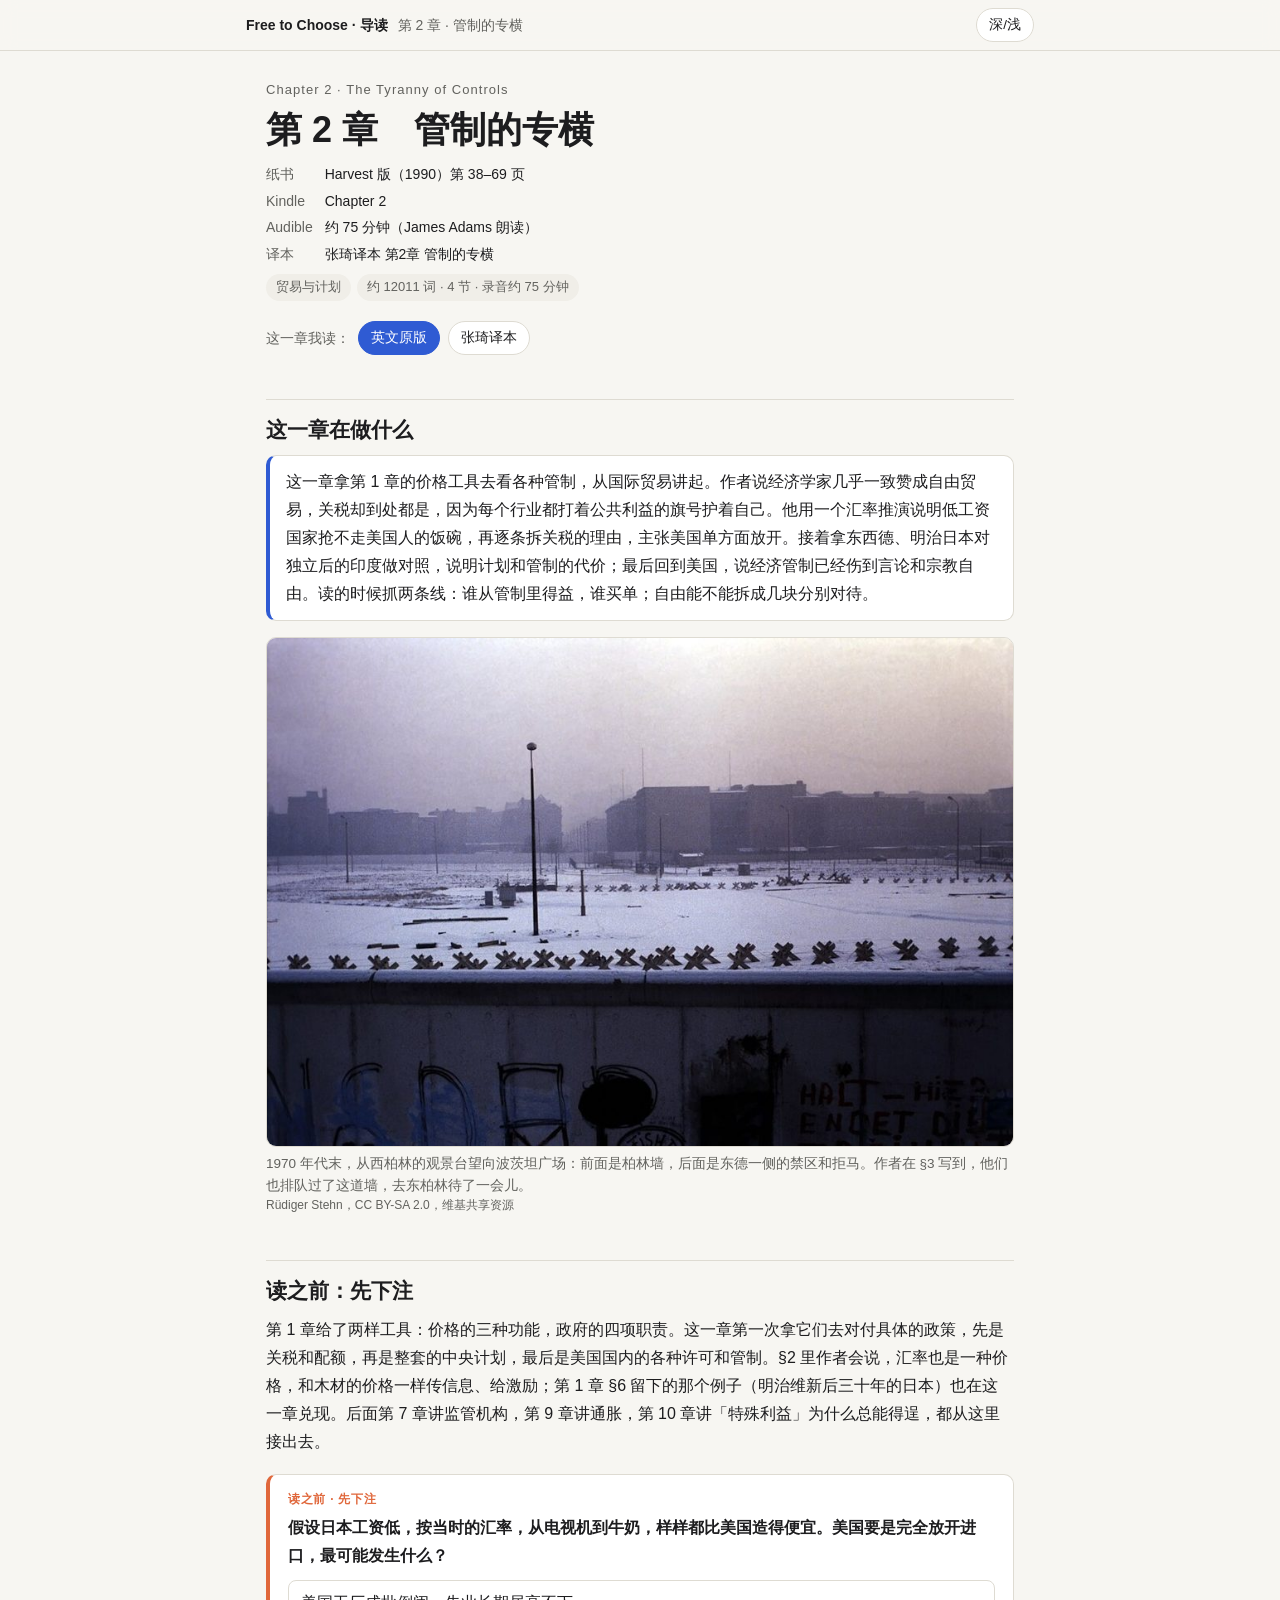
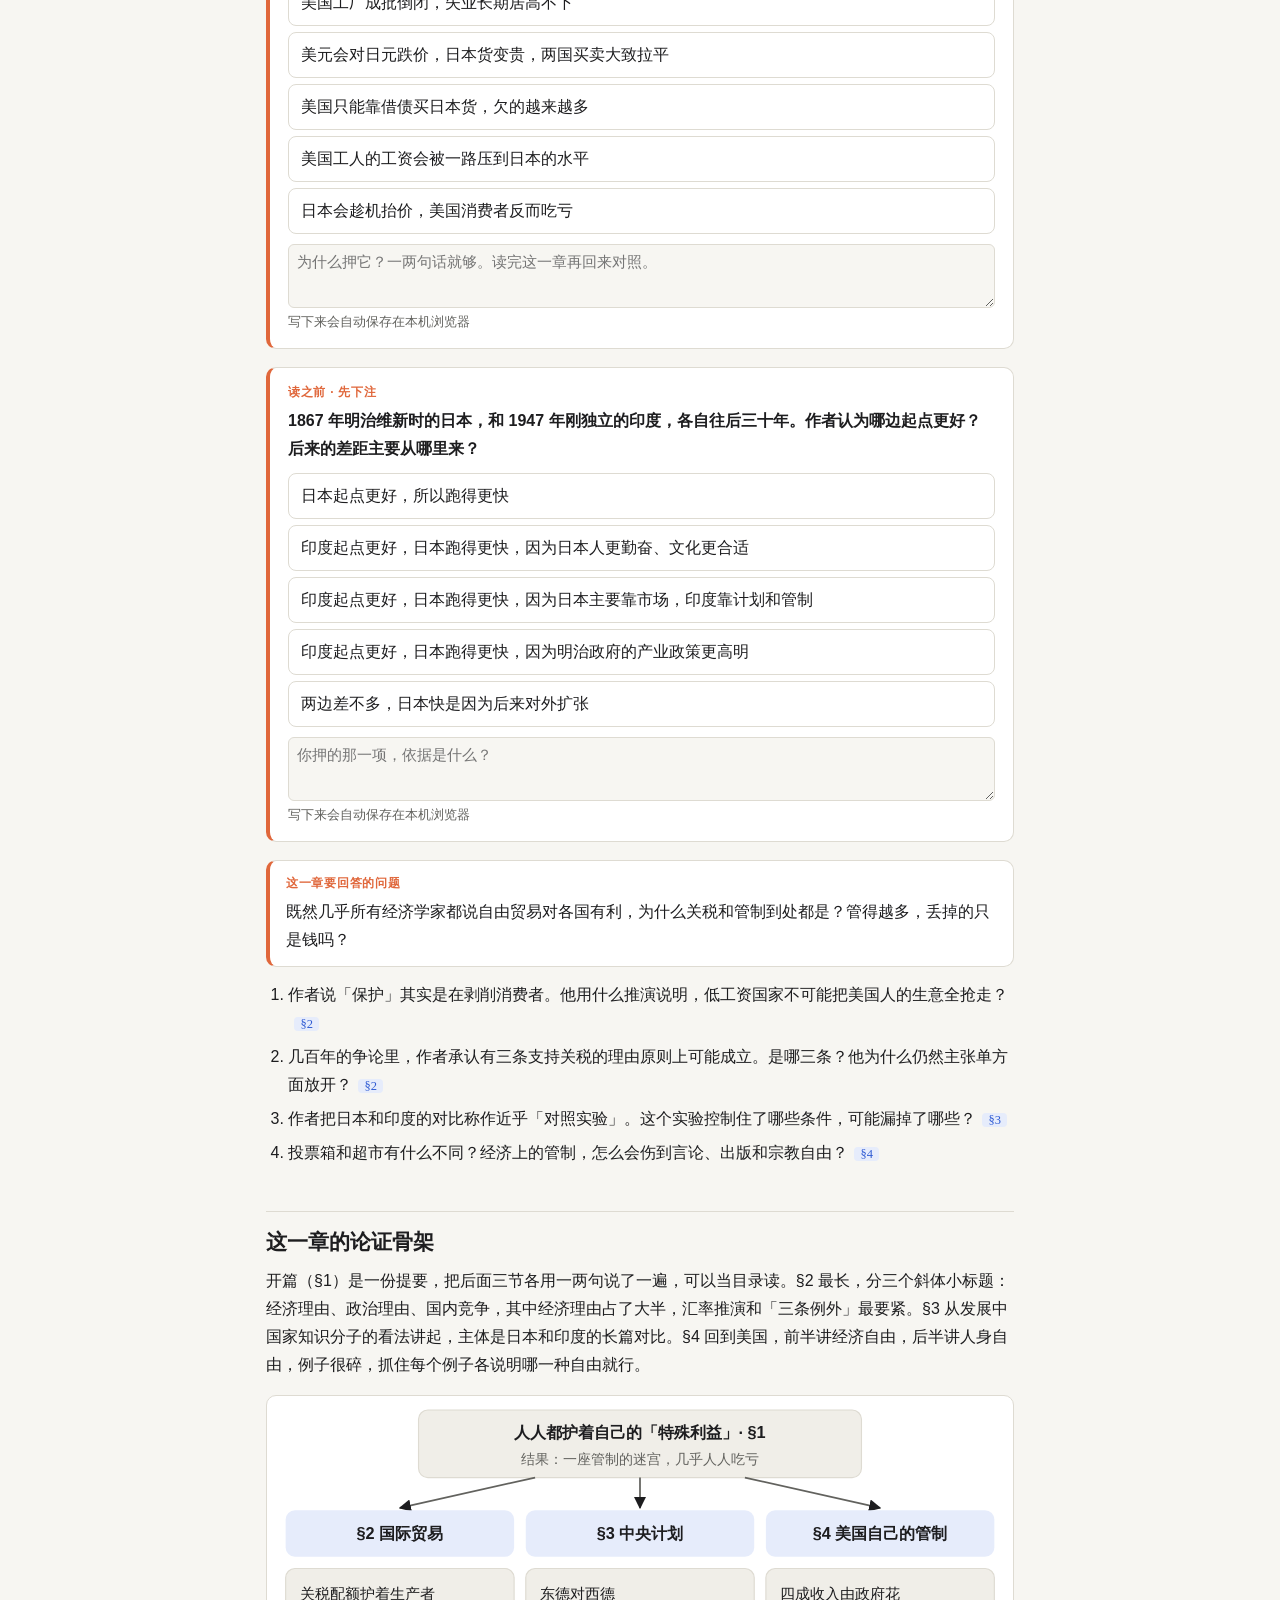
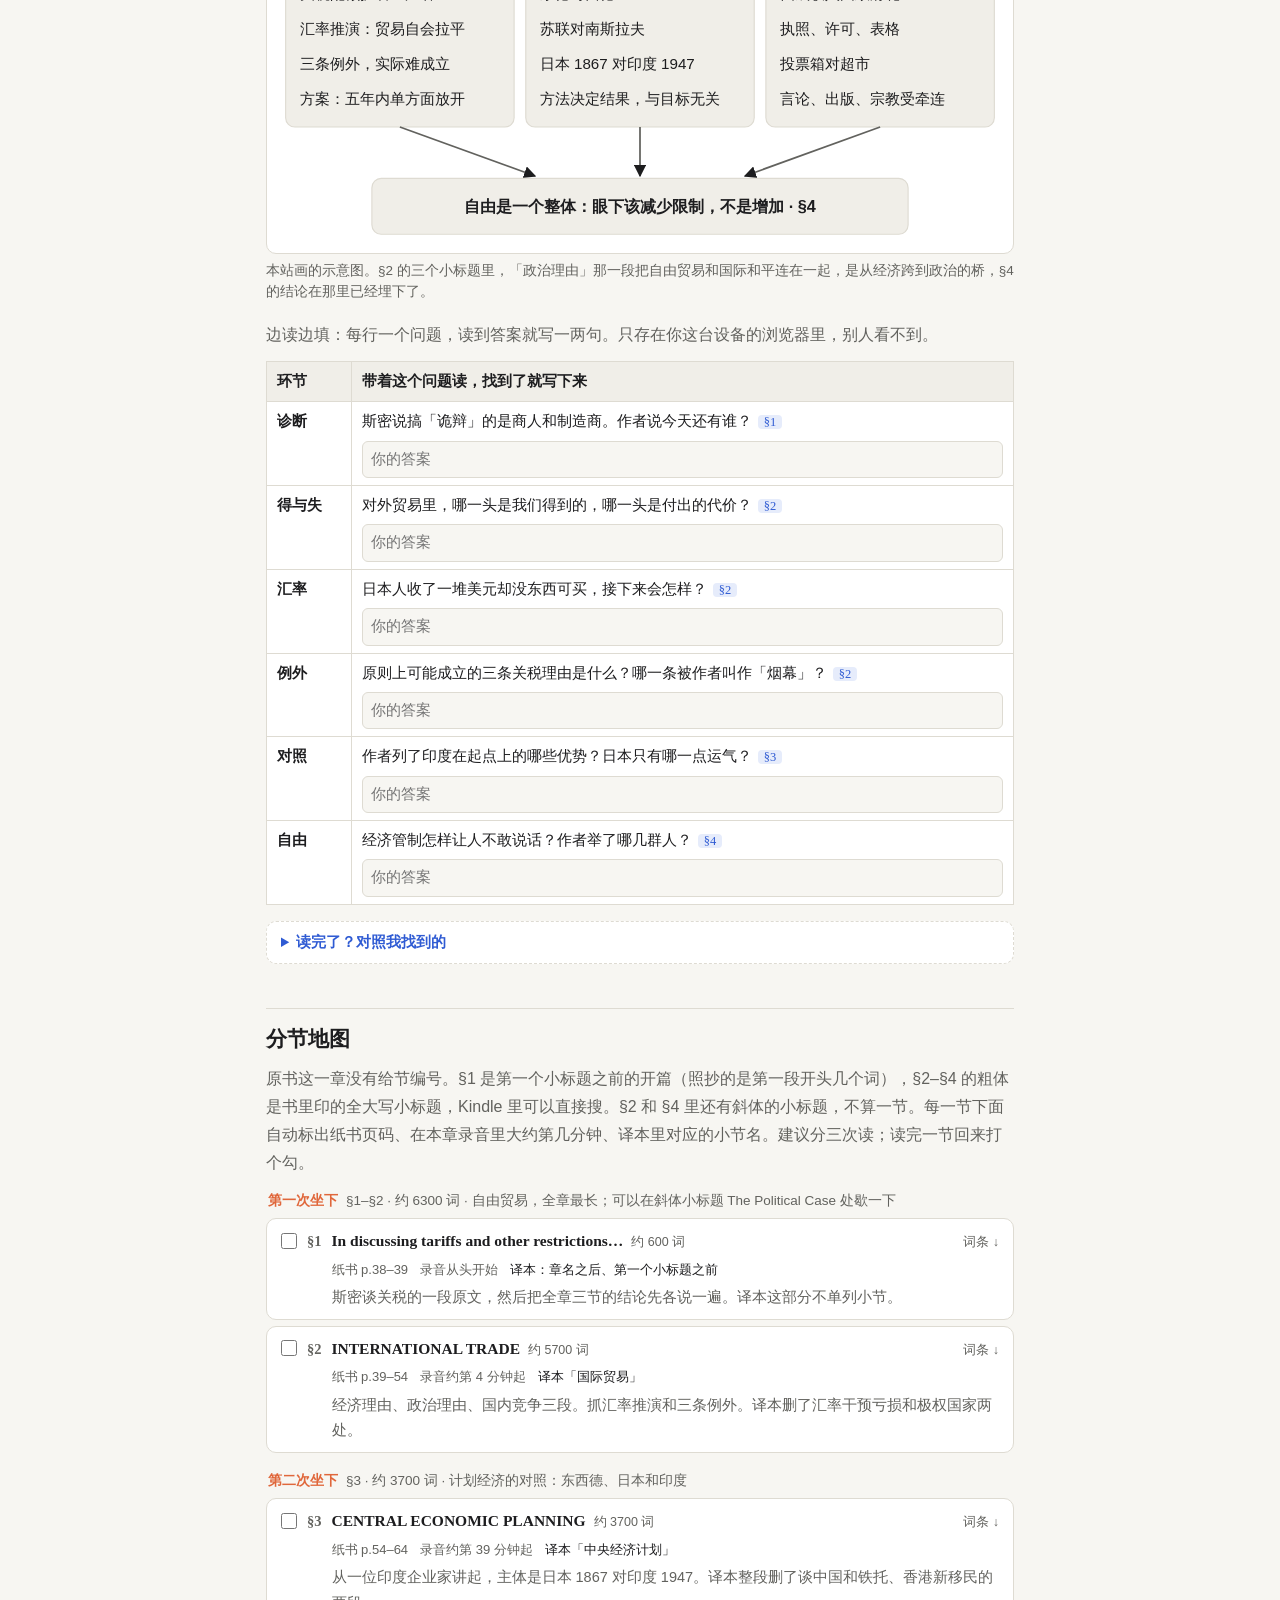
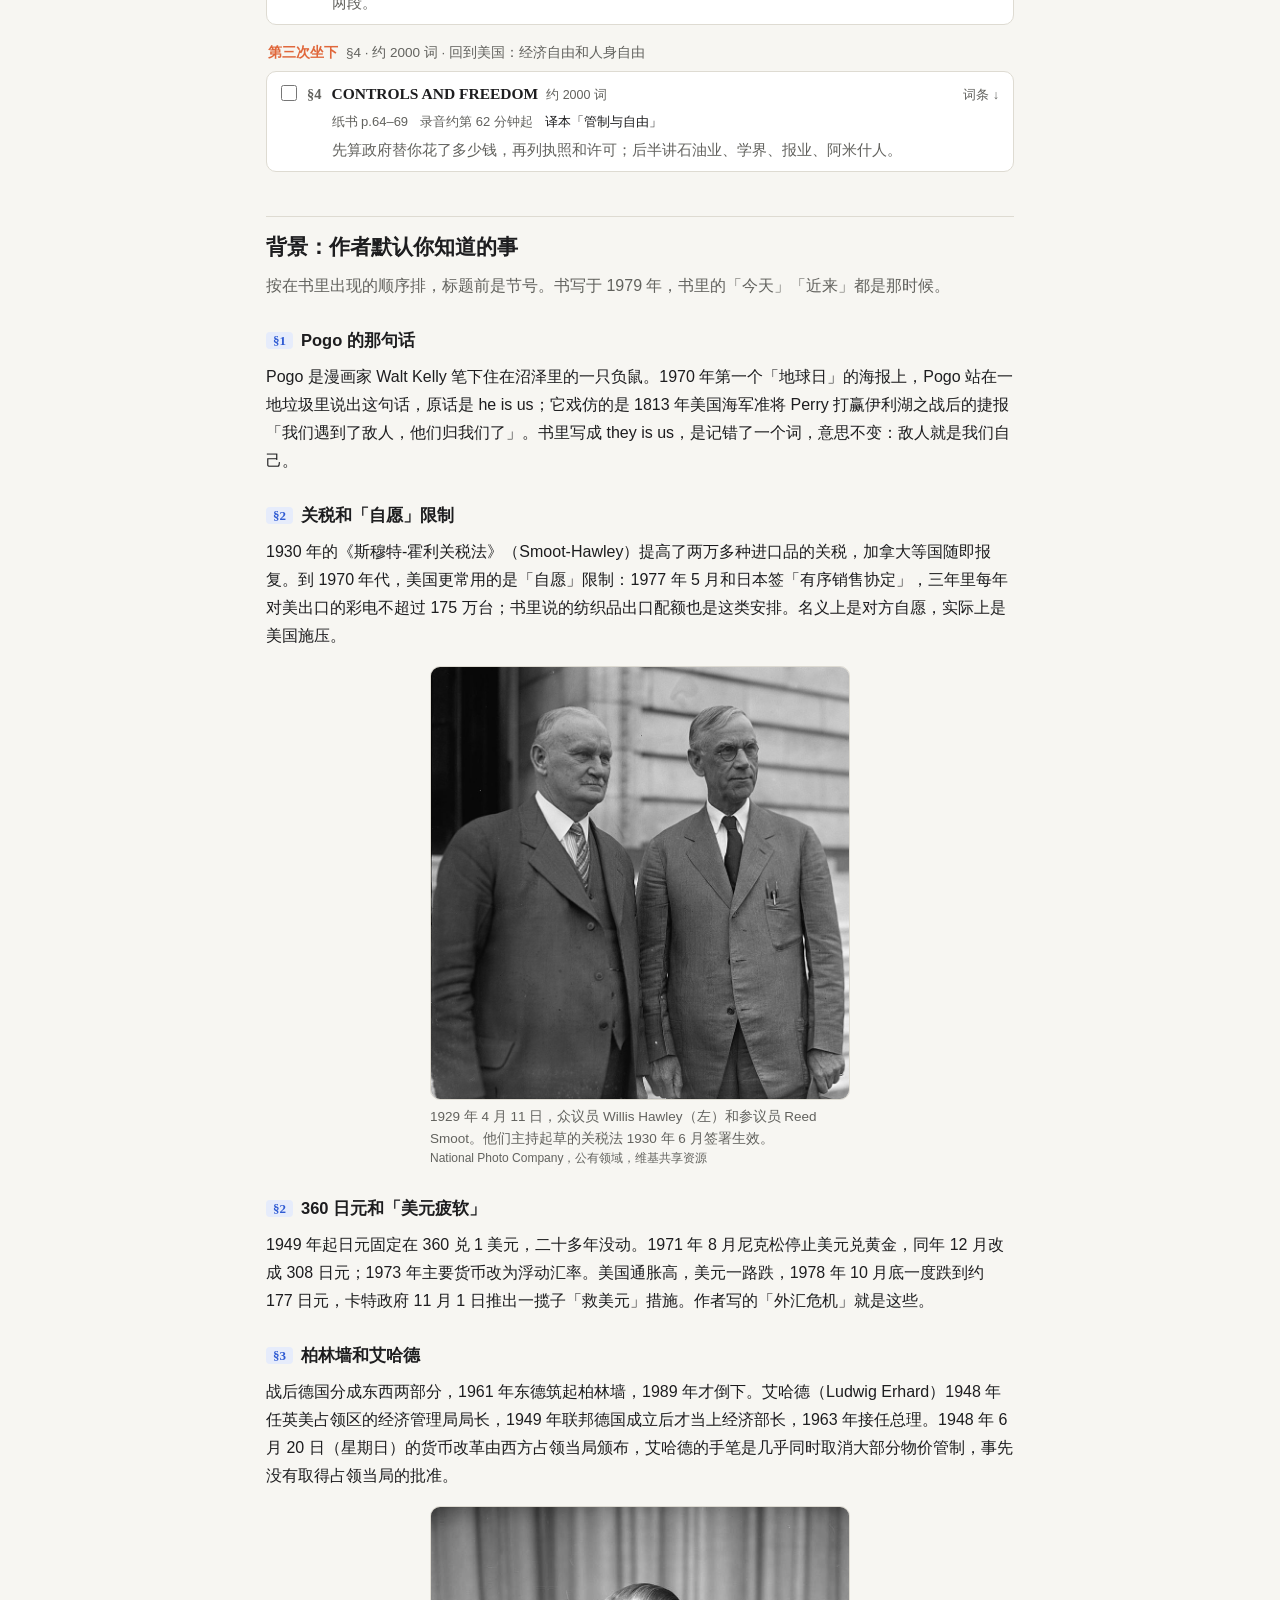
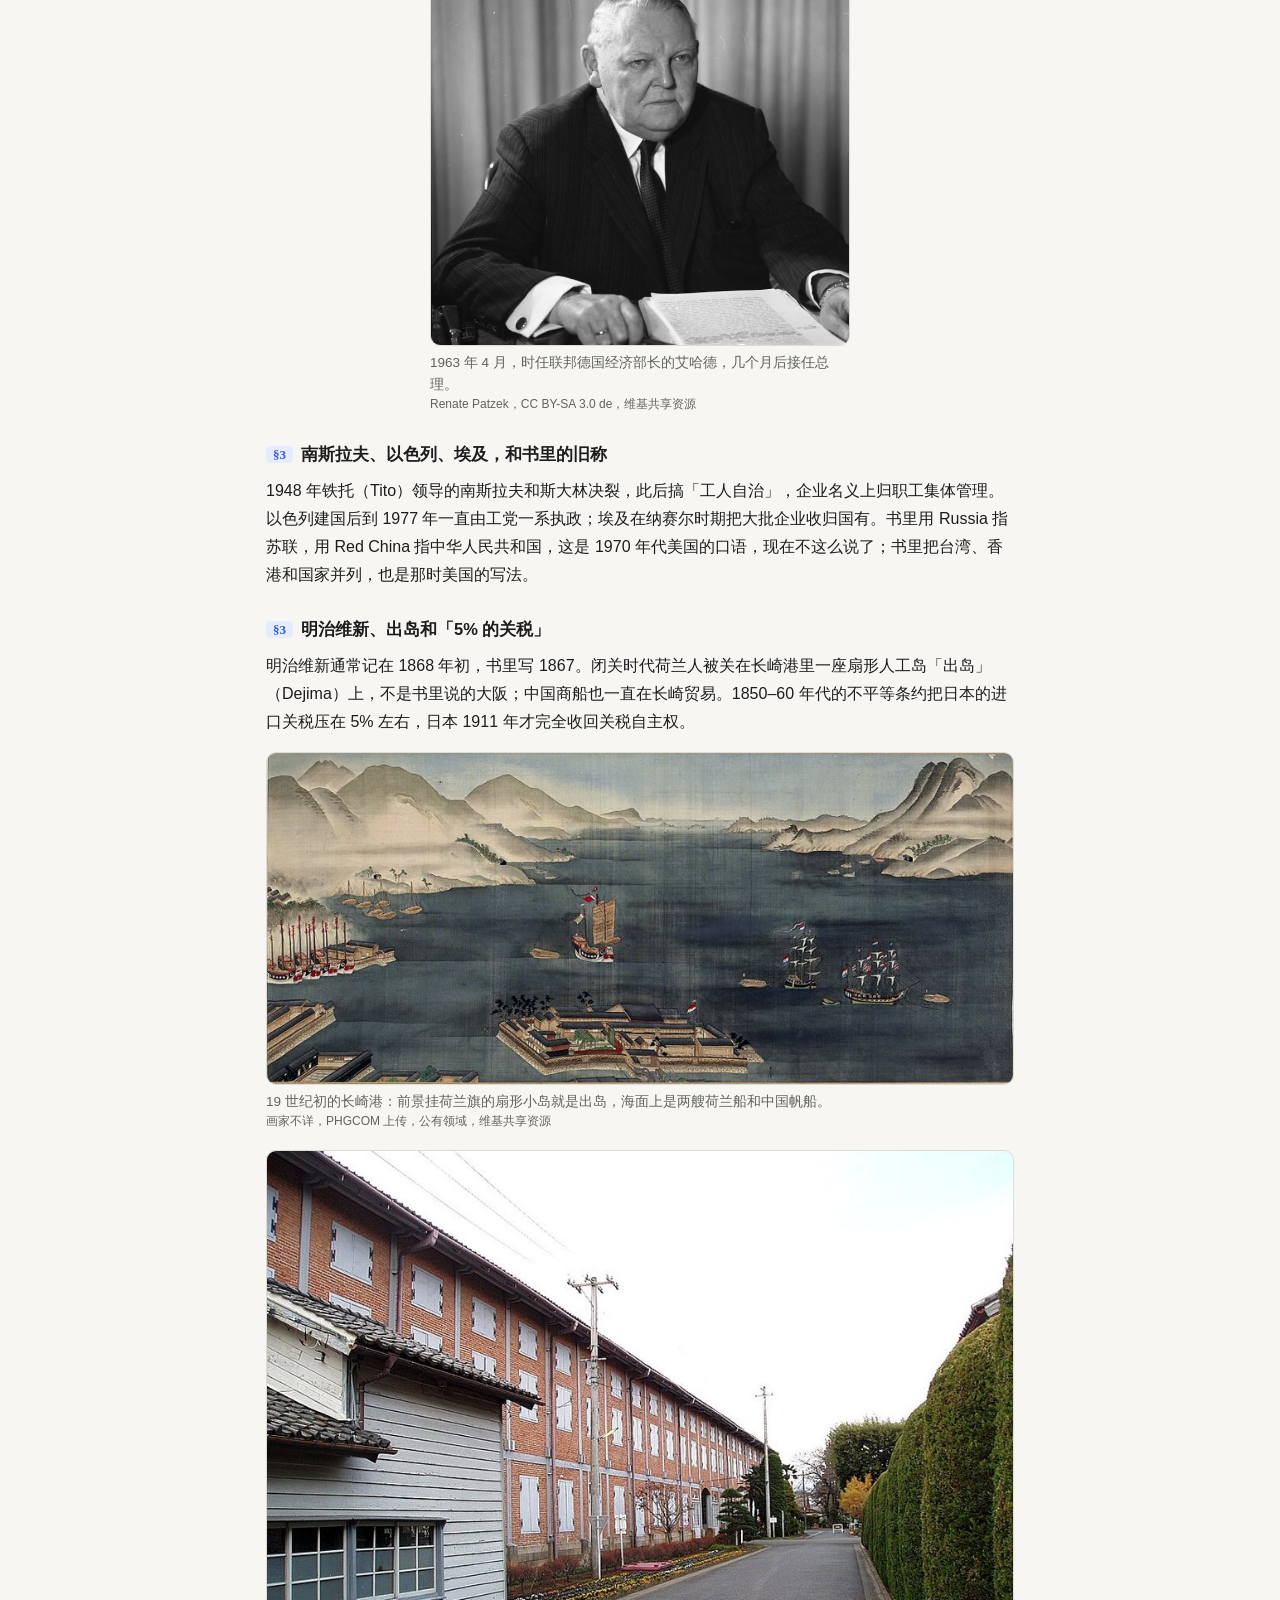
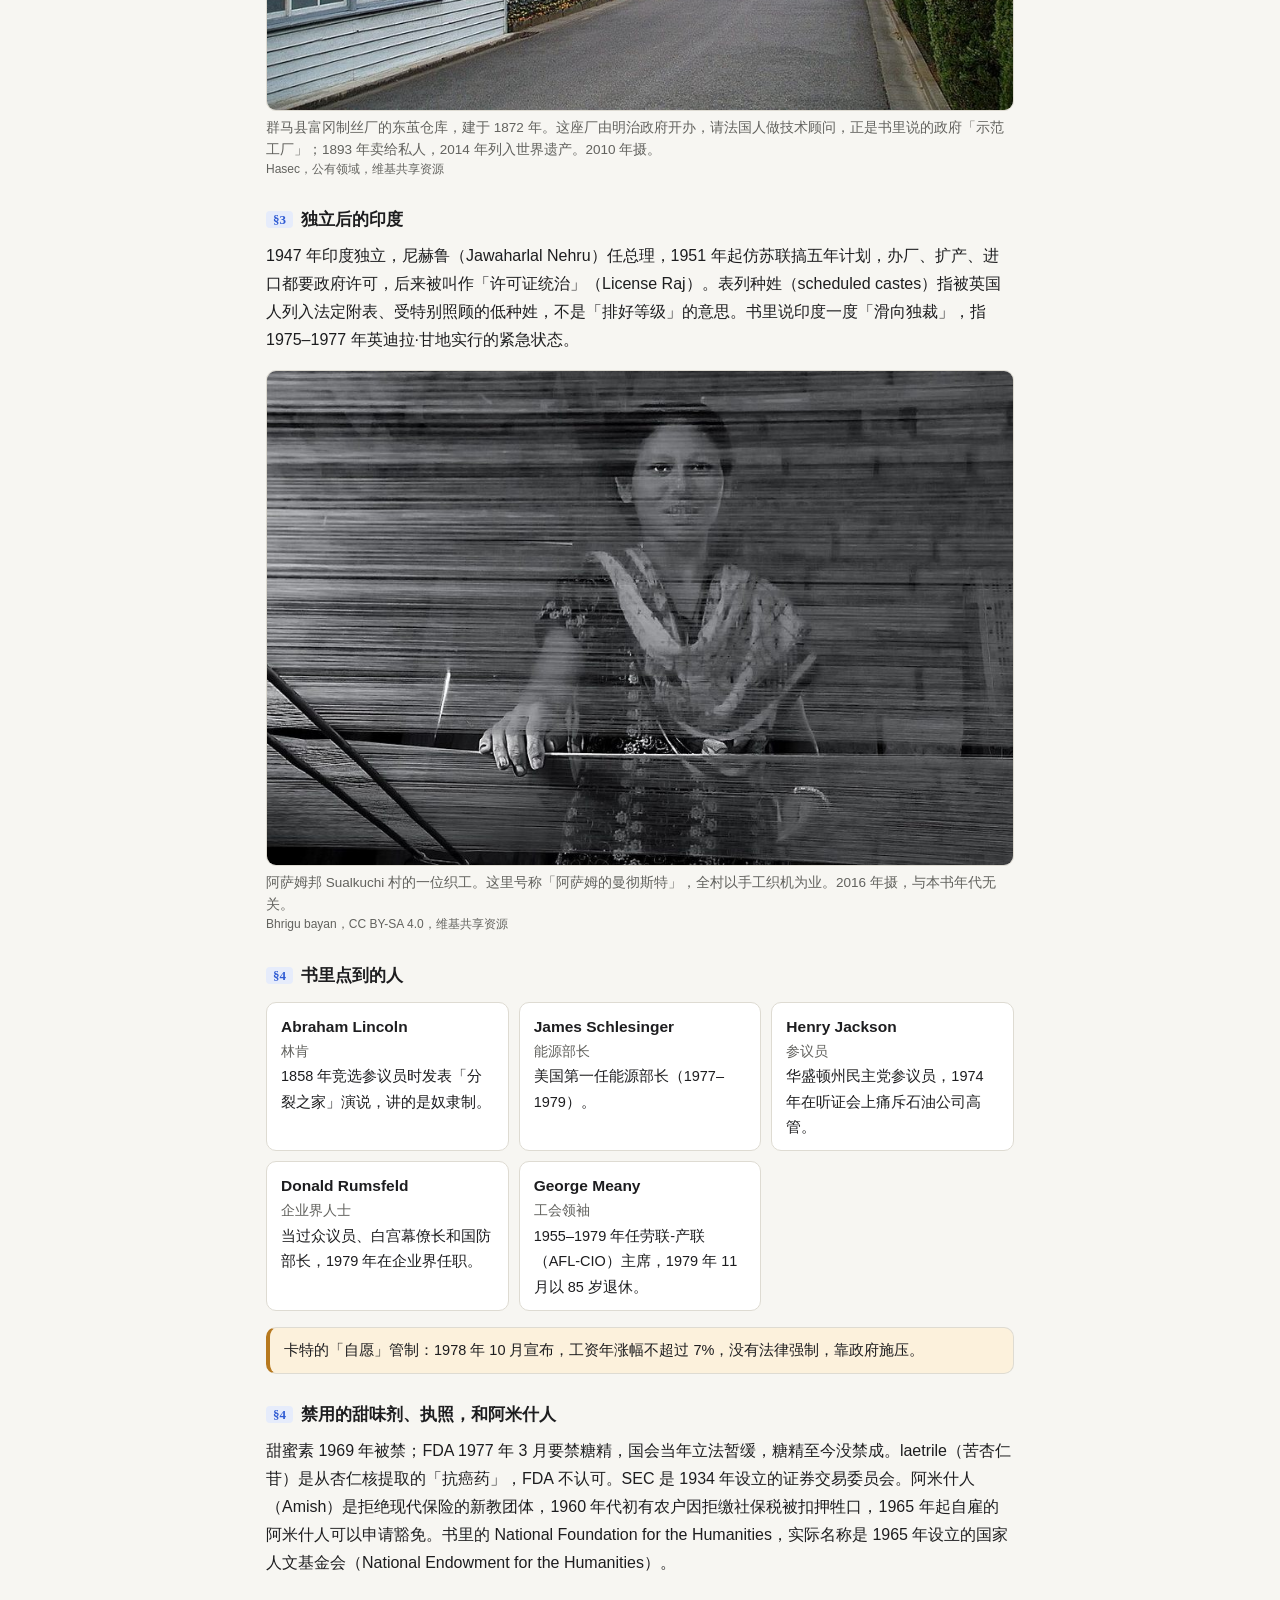
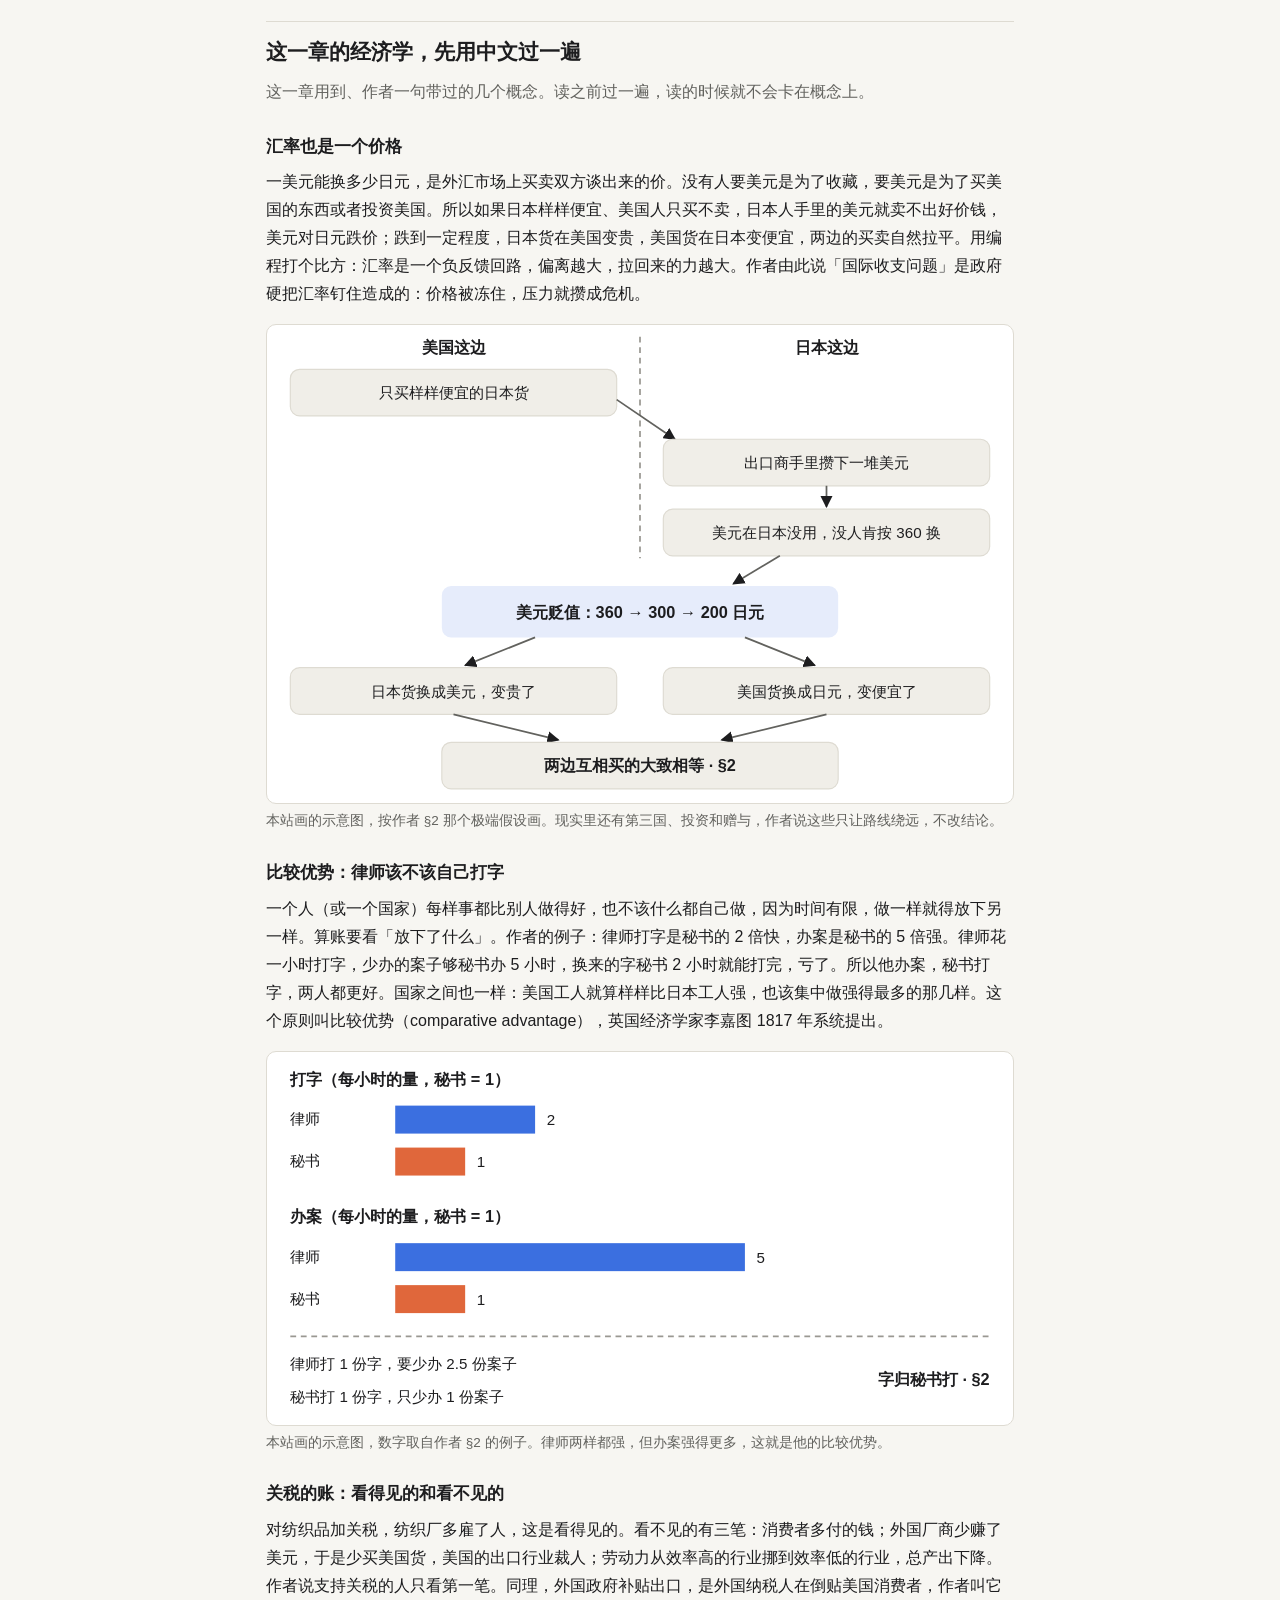
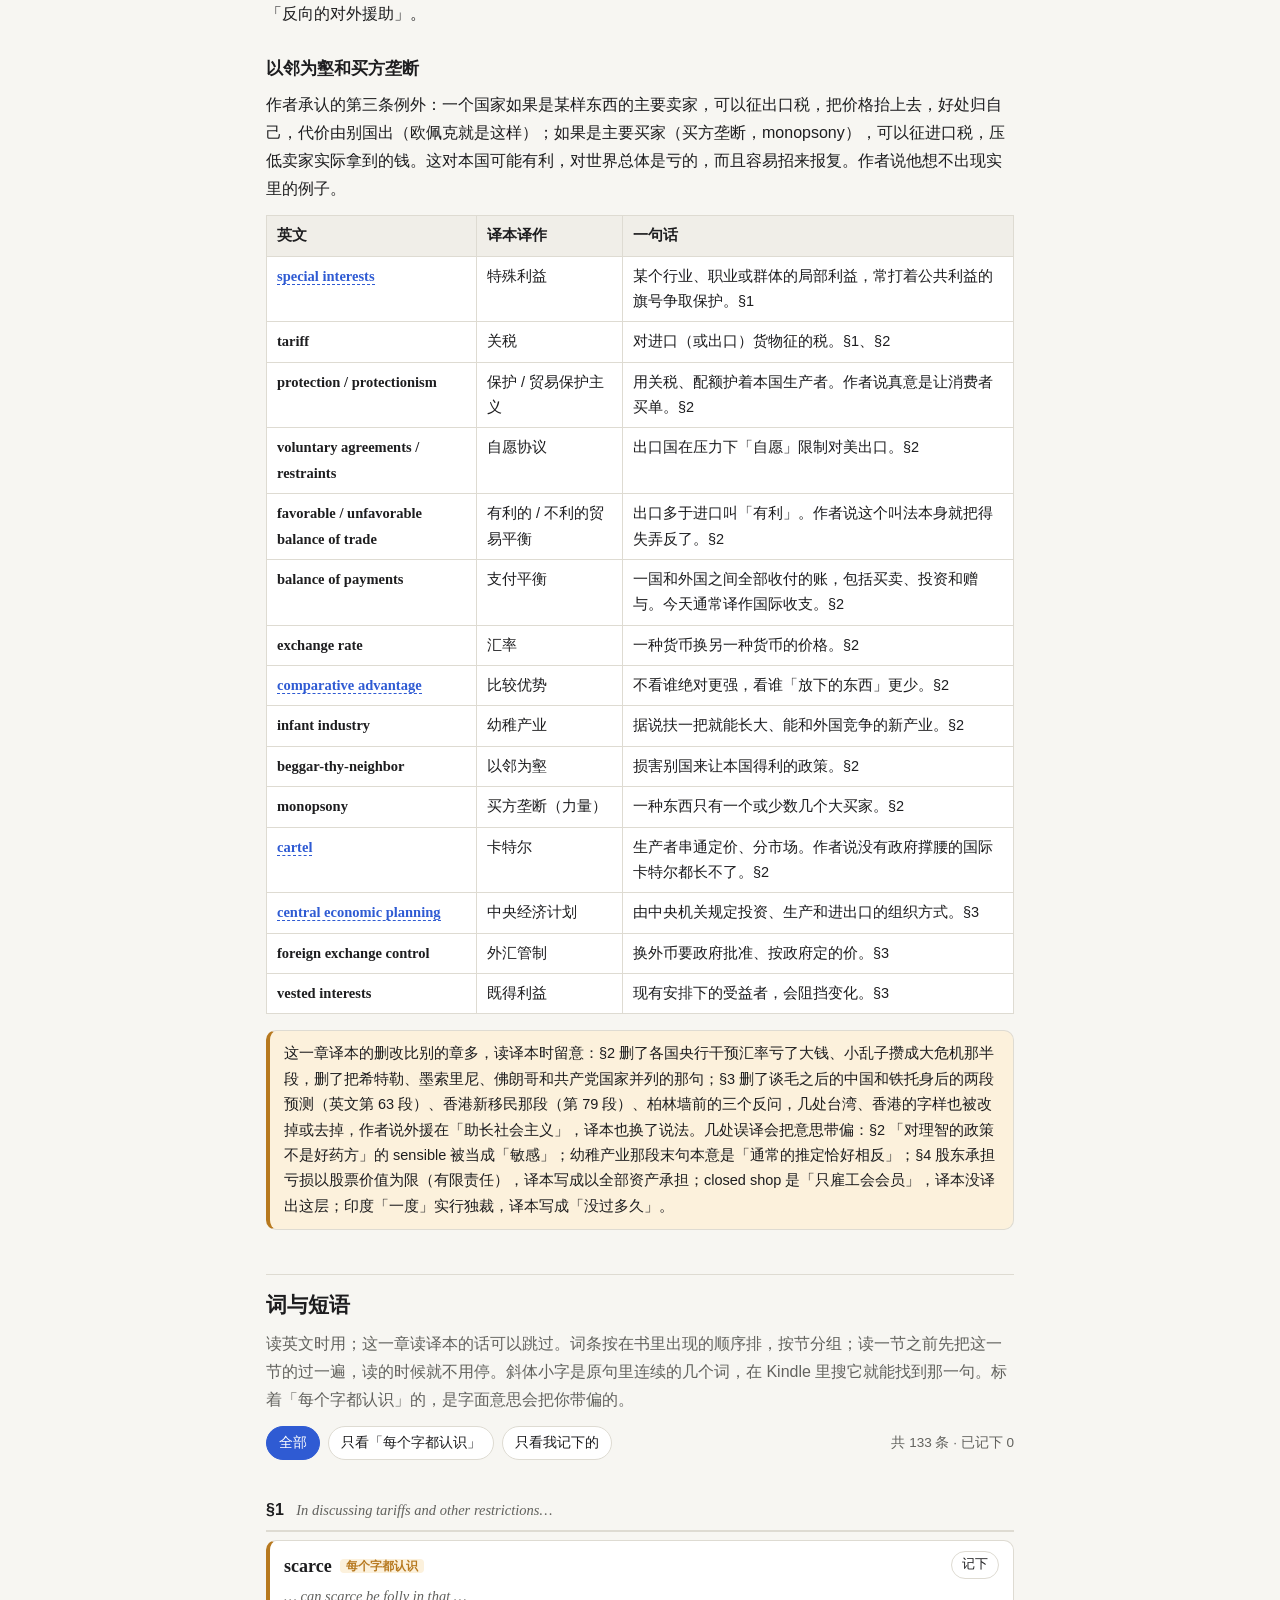
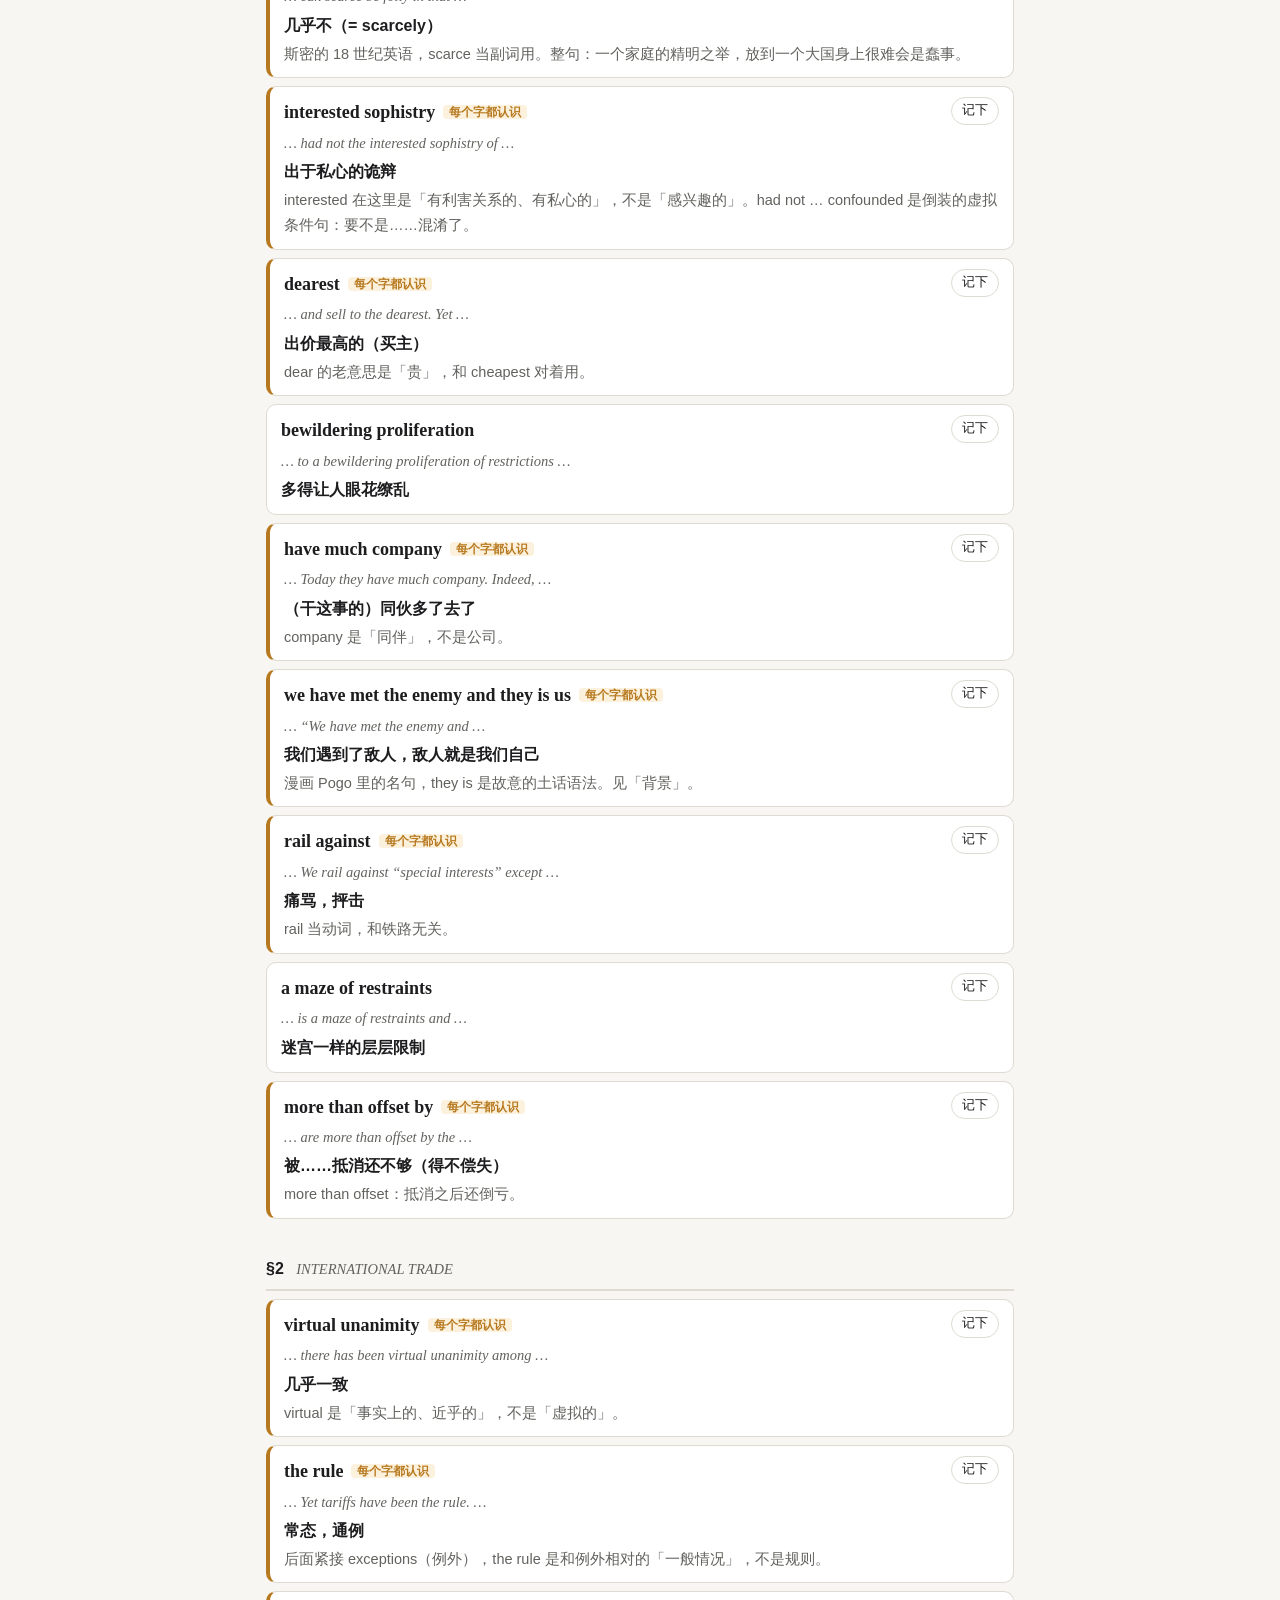
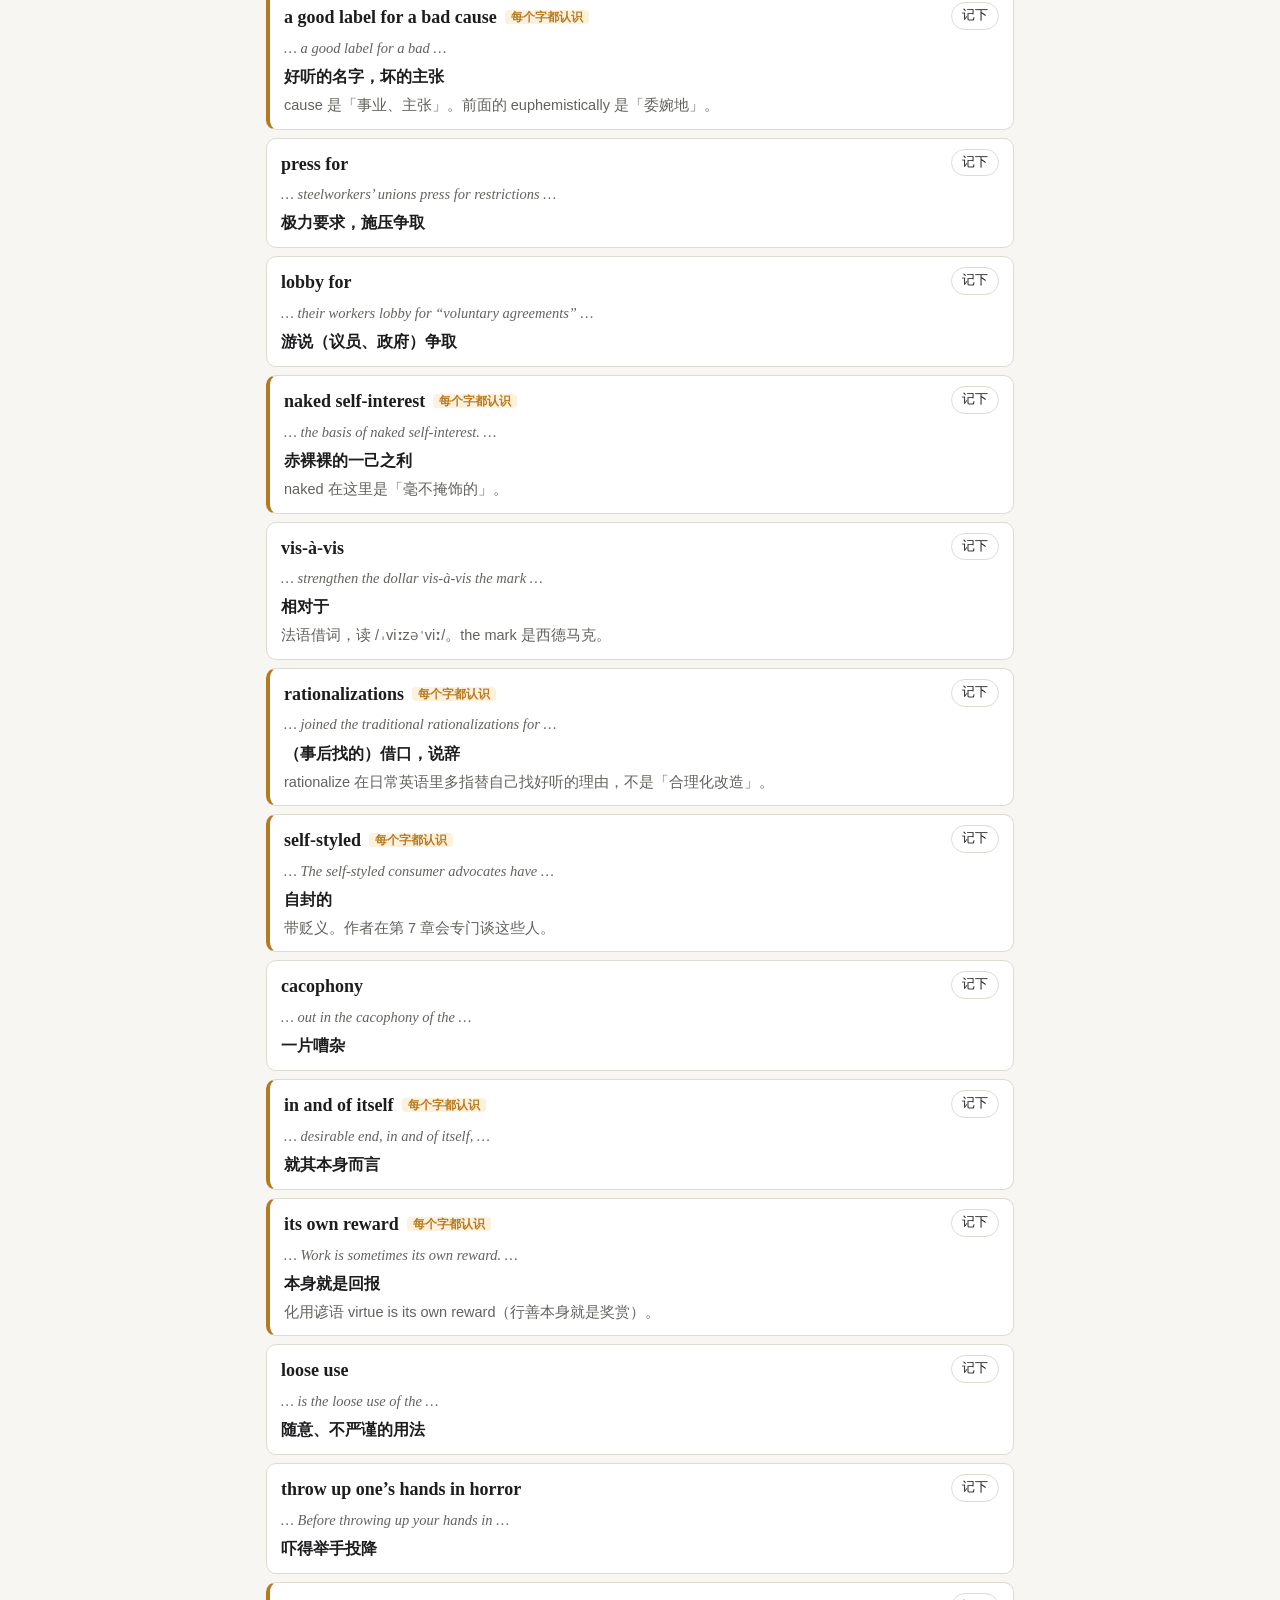
==== chapters/02.html @ 72a99cbd "Free to Choose 导读：开读之前和 10 章、术语页、全书回顾 英文原版、Audible 和张琦译本对照着读：每章有读法切换，分节地图标出纸书页码、录音位置和译本小节名； 读前下注和论证骨" ====
<!doctype html>
<html lang="zh-CN">
<head>
<meta charset="utf-8"><meta name="viewport" content="width=device-width, initial-scale=1">
<title>第 2 章 · 管制的专横 · Free to Choose 导读</title>
<link rel="stylesheet" href="../assets/style.css">
<script src="../assets/chapters.js"></script>
<script src="../assets/sections.js"></script>
<script src="../assets/fc.js"></script>
</head>
<body data-chapter="2">
<main>

<h2>这一章在做什么</h2>
<div class="gist"><p>这一章拿第 1 章的价格工具去看各种管制，从国际贸易讲起。作者说经济学家几乎一致赞成自由贸易，关税却到处都是，因为每个行业都打着公共利益的旗号护着自己。他用一个汇率推演说明低工资国家抢不走美国人的饭碗，再逐条拆关税的理由，主张美国单方面放开。接着拿东西德、明治日本对独立后的印度做对照，说明计划和管制的代价；最后回到美国，说经济管制已经伤到言论和宗教自由。读的时候抓两条线：谁从管制里得益，谁买单；自由能不能拆成几块分别对待。</p></div>
<figure class="fig"><img src="../assets/img/02-potsdamer-platz.jpg" alt="雪后的空地，前景是一道涂鸦的水泥墙，墙后是成排的反坦克拒马和路灯，远处是灰蒙蒙的楼房" loading="lazy">
<figcaption>1970 年代末，从西柏林的观景台望向波茨坦广场：前面是柏林墙，后面是东德一侧的禁区和拒马。作者在 §3 写到，他们也排队过了这道墙，去东柏林待了一会儿。<span class="src">Rüdiger Stehn，CC BY-SA 2.0，维基共享资源</span></figcaption></figure>

<h2>读之前：先下注</h2>
<p>第 1 章给了两样工具：价格的三种功能，政府的四项职责。这一章第一次拿它们去对付具体的政策，先是关税和配额，再是整套的中央计划，最后是美国国内的各种许可和管制。§2 里作者会说，汇率也是一种价格，和木材的价格一样传信息、给激励；第 1 章 §6 留下的那个例子（明治维新后三十年的日本）也在这一章兑现。后面第 7 章讲监管机构，第 9 章讲通胀，第 10 章讲「特殊利益」为什么总能得逞，都从这里接出去。</p>
<div class="bet" data-key="02-a">
  <div class="q">假设日本工资低，按当时的汇率，从电视机到牛奶，样样都比美国造得便宜。美国要是完全放开进口，最可能发生什么？</div>
  <div class="opts">
    <button>美国工厂成批倒闭，失业长期居高不下</button>
    <button>美元会对日元跌价，日本货变贵，两国买卖大致拉平</button>
    <button>美国只能靠借债买日本货，欠的越来越多</button>
    <button>美国工人的工资会被一路压到日本的水平</button>
    <button>日本会趁机抬价，美国消费者反而吃亏</button>
  </div>
  <textarea class="note" data-key="02-a-bet" placeholder="为什么押它？一两句话就够。读完这一章再回来对照。"></textarea>
</div>
<div class="bet" data-key="02-b">
  <div class="q">1867 年明治维新时的日本，和 1947 年刚独立的印度，各自往后三十年。作者认为哪边起点更好？后来的差距主要从哪里来？</div>
  <div class="opts">
    <button>日本起点更好，所以跑得更快</button>
    <button>印度起点更好，日本跑得更快，因为日本人更勤奋、文化更合适</button>
    <button>印度起点更好，日本跑得更快，因为日本主要靠市场，印度靠计划和管制</button>
    <button>印度起点更好，日本跑得更快，因为明治政府的产业政策更高明</button>
    <button>两边差不多，日本快是因为后来对外扩张</button>
  </div>
  <textarea class="note" data-key="02-b-bet" placeholder="你押的那一项，依据是什么？"></textarea>
</div>
<div class="crux"><p>既然几乎所有经济学家都说自由贸易对各国有利，为什么关税和管制到处都是？管得越多，丢掉的只是钱吗？</p></div>
<ol class="qs">
  <li>作者说「保护」其实是在剥削消费者。他用什么推演说明，低工资国家不可能把美国人的生意全抢走？<span class="sec">§2</span></li>
  <li>几百年的争论里，作者承认有三条支持关税的理由原则上可能成立。是哪三条？他为什么仍然主张单方面放开？<span class="sec">§2</span></li>
  <li>作者把日本和印度的对比称作近乎「对照实验」。这个实验控制住了哪些条件，可能漏掉了哪些？<span class="sec">§3</span></li>
  <li>投票箱和超市有什么不同？经济上的管制，怎么会伤到言论、出版和宗教自由？<span class="sec">§4</span></li>
</ol>

<h2>这一章的论证骨架</h2>
<p>开篇（§1）是一份提要，把后面三节各用一两句说了一遍，可以当目录读。§2 最长，分三个斜体小标题：经济理由、政治理由、国内竞争，其中经济理由占了大半，汇率推演和「三条例外」最要紧。§3 从发展中国家知识分子的看法讲起，主体是日本和印度的长篇对比。§4 回到美国，前半讲经济自由，后半讲人身自由，例子很碎，抓住每个例子各说明哪一种自由就行。</p>
<figure class="fig"><svg class="diagram" viewBox="0 0 640 392" role="img" aria-label="论证骨架：人人都护着自己的特殊利益，结果是一座管制的迷宫；往下分三路：第二节国际贸易，关税配额护着生产者，汇率推演说明贸易自会平衡，主张五年内单方面放开；第三节中央计划，东西德、苏联和南斯拉夫、日本对印度，说明组织方法决定结果；第四节美国自己的管制，四成收入由政府花，执照许可遍地，言论出版宗教受牵连；最后汇成自由是一个整体，眼下要减少限制">
<defs><marker id="m02a" viewBox="0 0 10 10" refX="9" refY="5" markerWidth="7" markerHeight="7" orient="auto"><path d="M0,0 L10,5 L0,10 z" class="f-fg"/></marker></defs>
<rect x="130" y="12" width="380" height="58" rx="8" class="box"/>
<text x="320" y="36" text-anchor="middle" class="t-b">人人都护着自己的「特殊利益」· §1</text>
<text x="320" y="58" text-anchor="middle" class="t-m">结果：一座管制的迷宫，几乎人人吃亏</text>
<line x1="230" y1="70" x2="114" y2="96" class="ln" marker-end="url(#m02a)"/>
<line x1="320" y1="70" x2="320" y2="96" class="ln" marker-end="url(#m02a)"/>
<line x1="410" y1="70" x2="526" y2="96" class="ln" marker-end="url(#m02a)"/>
<rect x="16" y="98" width="196" height="40" rx="8" class="f-soft"/>
<text x="114" y="123" text-anchor="middle" class="t-b">§2 国际贸易</text>
<rect x="222" y="98" width="196" height="40" rx="8" class="f-soft"/>
<text x="320" y="123" text-anchor="middle" class="t-b">§3 中央计划</text>
<rect x="428" y="98" width="196" height="40" rx="8" class="f-soft"/>
<text x="526" y="123" text-anchor="middle" class="t-b">§4 美国自己的管制</text>
<rect x="16" y="148" width="196" height="136" rx="8" class="box"/>
<text x="28" y="174">关税配额护着生产者</text>
<text x="28" y="204">汇率推演：贸易自会拉平</text>
<text x="28" y="234">三条例外，实际难成立</text>
<text x="28" y="264">方案：五年内单方面放开</text>
<rect x="222" y="148" width="196" height="136" rx="8" class="box"/>
<text x="234" y="174">东德对西德</text>
<text x="234" y="204">苏联对南斯拉夫</text>
<text x="234" y="234">日本 1867 对印度 1947</text>
<text x="234" y="264">方法决定结果，与目标无关</text>
<rect x="428" y="148" width="196" height="136" rx="8" class="box"/>
<text x="440" y="174">四成收入由政府花</text>
<text x="440" y="204">执照、许可、表格</text>
<text x="440" y="234">投票箱对超市</text>
<text x="440" y="264">言论、出版、宗教受牵连</text>
<line x1="114" y1="284" x2="230" y2="326" class="ln" marker-end="url(#m02a)"/>
<line x1="320" y1="284" x2="320" y2="326" class="ln" marker-end="url(#m02a)"/>
<line x1="526" y1="284" x2="410" y2="326" class="ln" marker-end="url(#m02a)"/>
<rect x="90" y="328" width="460" height="48" rx="8" class="box"/>
<text x="320" y="357" text-anchor="middle" class="t-b">自由是一个整体：眼下该减少限制，不是增加 · §4</text>
</svg>
<figcaption>本站画的示意图。§2 的三个小标题里，「政治理由」那一段把自由贸易和国际和平连在一起，是从经济跨到政治的桥，§4 的结论在那里已经埋下了。</figcaption></figure>
<p class="lede">边读边填：每行一个问题，读到答案就写一两句。只存在你这台设备的浏览器里，别人看不到。</p>
<div class="table-wrap"><table class="findit">
  <tr><th>环节</th><th>带着这个问题读，找到了就写下来</th></tr>
  <tr><td>诊断</td><td><p class="q">斯密说搞「诡辩」的是商人和制造商。作者说今天还有谁？<span class="sec">§1</span></p><input class="note" data-key="02-f1" aria-label="诊断：你的答案" placeholder="你的答案"></td></tr>
  <tr><td>得与失</td><td><p class="q">对外贸易里，哪一头是我们得到的，哪一头是付出的代价？<span class="sec">§2</span></p><input class="note" data-key="02-f2" aria-label="得与失：你的答案" placeholder="你的答案"></td></tr>
  <tr><td>汇率</td><td><p class="q">日本人收了一堆美元却没东西可买，接下来会怎样？<span class="sec">§2</span></p><input class="note" data-key="02-f3" aria-label="汇率：你的答案" placeholder="你的答案"></td></tr>
  <tr><td>例外</td><td><p class="q">原则上可能成立的三条关税理由是什么？哪一条被作者叫作「烟幕」？<span class="sec">§2</span></p><input class="note" data-key="02-f4" aria-label="例外：你的答案" placeholder="你的答案"></td></tr>
  <tr><td>对照</td><td><p class="q">作者列了印度在起点上的哪些优势？日本只有哪一点运气？<span class="sec">§3</span></p><input class="note" data-key="02-f5" aria-label="对照：你的答案" placeholder="你的答案"></td></tr>
  <tr><td>自由</td><td><p class="q">经济管制怎样让人不敢说话？作者举了哪几群人？<span class="sec">§4</span></p><input class="note" data-key="02-f6" aria-label="自由：你的答案" placeholder="你的答案"></td></tr>
</table></div>
<details class="reveal"><summary>读完了？对照我找到的</summary><ul>
  <li>诊断：几乎每个人，都在某个领域替自己的「特殊利益」辩护。</li>
  <li>得与失：进口是得到的，出口是为进口付的代价。</li>
  <li>汇率：美元对日元跌价，日本货在美国变贵、美国货在日本变便宜，直到两边买的大致相等。</li>
  <li>例外：国家安全、幼稚产业、以邻为壑；幼稚产业论是烟幕。</li>
  <li>对照：成长基础、留学的领袖、文官和铁路、工厂、更大更平的国土、大量外援；日本只碰上欧洲蚕丝歉收。</li>
  <li>自由：石油公司高管、表态支持卡特管制的企业界、拿政府基金的学者。</li>
</ul></details>

<h2>分节地图</h2>
<p class="lede">原书这一章没有给节编号。§1 是第一个小标题之前的开篇（照抄的是第一段开头几个词），§2–§4 的粗体是书里印的全大写小标题，Kindle 里可以直接搜。§2 和 §4 里还有斜体的小标题，不算一节。每一节下面自动标出纸书页码、在本章录音里大约第几分钟、译本里对应的小节名。建议分三次读；读完一节回来打个勾。</p>
<ol class="secmap">
  <li class="sit">第一次坐下<span>§1–§2 · 约 6300 词 · 自由贸易，全章最长；可以在斜体小标题 The Political Case 处歇一下</span></li>
  <li data-sec="1"><b>In discussing tariffs and other restrictions…<span class="w">约 600 词</span></b><span class="what">斯密谈关税的一段原文，然后把全章三节的结论先各说一遍。译本这部分不单列小节。</span></li>
  <li data-sec="2"><b>INTERNATIONAL TRADE<span class="w">约 5700 词</span></b><span class="what">经济理由、政治理由、国内竞争三段。抓汇率推演和三条例外。译本删了汇率干预亏损和极权国家两处。</span></li>
  <li class="sit">第二次坐下<span>§3 · 约 3700 词 · 计划经济的对照：东西德、日本和印度</span></li>
  <li data-sec="3"><b>CENTRAL ECONOMIC PLANNING<span class="w">约 3700 词</span></b><span class="what">从一位印度企业家讲起，主体是日本 1867 对印度 1947。译本整段删了谈中国和铁托、香港新移民的两段。</span></li>
  <li class="sit">第三次坐下<span>§4 · 约 2000 词 · 回到美国：经济自由和人身自由</span></li>
  <li data-sec="4"><b>CONTROLS AND FREEDOM<span class="w">约 2000 词</span></b><span class="what">先算政府替你花了多少钱，再列执照和许可；后半讲石油业、学界、报业、阿米什人。</span></li>
</ol>

<h2>背景：作者默认你知道的事</h2>
<p class="lede">按在书里出现的顺序排，标题前是节号。书写于 1979 年，书里的「今天」「近来」都是那时候。</p>

<h3><span class="sec">§1</span>Pogo 的那句话</h3>
<p>Pogo 是漫画家 Walt Kelly 笔下住在沼泽里的一只负鼠。1970 年第一个「地球日」的海报上，Pogo 站在一地垃圾里说出这句话，原话是 he is us；它戏仿的是 1813 年美国海军准将 Perry 打赢伊利湖之战后的捷报「我们遇到了敌人，他们归我们了」。书里写成 they is us，是记错了一个词，意思不变：敌人就是我们自己。</p>

<h3><span class="sec">§2</span>关税和「自愿」限制</h3>
<p>1930 年的《斯穆特-霍利关税法》（Smoot-Hawley）提高了两万多种进口品的关税，加拿大等国随即报复。到 1970 年代，美国更常用的是「自愿」限制：1977 年 5 月和日本签「有序销售协定」，三年里每年对美出口的彩电不超过 175 万台；书里说的纺织品出口配额也是这类安排。名义上是对方自愿，实际上是美国施压。</p>
<figure class="fig narrow"><img src="../assets/img/02-smoot-hawley.jpg" alt="黑白照片：两位穿西装的老年男子并肩站在石砌建筑前，左边一位留着小胡子，右边一位戴圆眼镜" loading="lazy">
<figcaption>1929 年 4 月 11 日，众议员 Willis Hawley（左）和参议员 Reed Smoot。他们主持起草的关税法 1930 年 6 月签署生效。<span class="src">National Photo Company，公有领域，维基共享资源</span></figcaption></figure>

<h3><span class="sec">§2</span>360 日元和「美元疲软」</h3>
<p>1949 年起日元固定在 360 兑 1 美元，二十多年没动。1971 年 8 月尼克松停止美元兑黄金，同年 12 月改成 308 日元；1973 年主要货币改为浮动汇率。美国通胀高，美元一路跌，1978 年 10 月底一度跌到约 177 日元，卡特政府 11 月 1 日推出一揽子「救美元」措施。作者写的「外汇危机」就是这些。</p>

<h3><span class="sec">§3</span>柏林墙和艾哈德</h3>
<p>战后德国分成东西两部分，1961 年东德筑起柏林墙，1989 年才倒下。艾哈德（Ludwig Erhard）1948 年任英美占领区的经济管理局局长，1949 年联邦德国成立后才当上经济部长，1963 年接任总理。1948 年 6 月 20 日（星期日）的货币改革由西方占领当局颁布，艾哈德的手笔是几乎同时取消大部分物价管制，事先没有取得占领当局的批准。</p>
<figure class="fig narrow"><img src="../assets/img/02-erhard.jpg" alt="黑白照片：一位身材敦实、头发后梳的老年男子坐在办公桌后，穿深色条纹西装，手按着一叠文件" loading="lazy">
<figcaption>1963 年 4 月，时任联邦德国经济部长的艾哈德，几个月后接任总理。<span class="src">Renate Patzek，CC BY-SA 3.0 de，维基共享资源</span></figcaption></figure>

<h3><span class="sec">§3</span>南斯拉夫、以色列、埃及，和书里的旧称</h3>
<p>1948 年铁托（Tito）领导的南斯拉夫和斯大林决裂，此后搞「工人自治」，企业名义上归职工集体管理。以色列建国后到 1977 年一直由工党一系执政；埃及在纳赛尔时期把大批企业收归国有。书里用 Russia 指苏联，用 Red China 指中华人民共和国，这是 1970 年代美国的口语，现在不这么说了；书里把台湾、香港和国家并列，也是那时美国的写法。</p>

<h3><span class="sec">§3</span>明治维新、出岛和「5% 的关税」</h3>
<p>明治维新通常记在 1868 年初，书里写 1867。闭关时代荷兰人被关在长崎港里一座扇形人工岛「出岛」（Dejima）上，不是书里说的大阪；中国商船也一直在长崎贸易。1850–60 年代的不平等条约把日本的进口关税压在 5% 左右，日本 1911 年才完全收回关税自主权。</p>
<figure class="fig"><img src="../assets/img/02-dejima.jpg" alt="日本绢本画：海湾里停着两艘挂荷兰旗的帆船和一艘中国帆船，近处是一座围着石墙、挂着荷兰旗的扇形小岛，岸边泊着成排的船" loading="lazy">
<figcaption>19 世纪初的长崎港：前景挂荷兰旗的扇形小岛就是出岛，海面上是两艘荷兰船和中国帆船。<span class="src">画家不详，PHGCOM 上传，公有领域，维基共享资源</span></figcaption></figure>
<figure class="fig"><img src="../assets/img/02-tomioka.jpg" alt="一条街道旁是一栋很长的两层红砖仓库，白色木窗，屋顶铺瓦" loading="lazy">
<figcaption>群马县富冈制丝厂的东茧仓库，建于 1872 年。这座厂由明治政府开办，请法国人做技术顾问，正是书里说的政府「示范工厂」；1893 年卖给私人，2014 年列入世界遗产。2010 年摄。<span class="src">Hasec，公有领域，维基共享资源</span></figcaption></figure>

<h3><span class="sec">§3</span>独立后的印度</h3>
<p>1947 年印度独立，尼赫鲁（Jawaharlal Nehru）任总理，1951 年起仿苏联搞五年计划，办厂、扩产、进口都要政府许可，后来被叫作「许可证统治」（License Raj）。表列种姓（scheduled castes）指被英国人列入法定附表、受特别照顾的低种姓，不是「排好等级」的意思。书里说印度一度「滑向独裁」，指 1975–1977 年英迪拉·甘地实行的紧急状态。</p>
<figure class="fig"><img src="../assets/img/02-handloom.jpg" alt="黑白照片：一位女子站在手工织机后面，隔着密密的经线望向镜头，一只手搭在织机的横杆上" loading="lazy">
<figcaption>阿萨姆邦 Sualkuchi 村的一位织工。这里号称「阿萨姆的曼彻斯特」，全村以手工织机为业。2016 年摄，与本书年代无关。<span class="src">Bhrigu bayan，CC BY-SA 4.0，维基共享资源</span></figcaption></figure>

<h3><span class="sec">§4</span>书里点到的人</h3>
<div class="who">
  <div><b>Abraham Lincoln</b><span class="en">林肯</span>1858 年竞选参议员时发表「分裂之家」演说，讲的是奴隶制。</div>
  <div><b>James Schlesinger</b><span class="en">能源部长</span>美国第一任能源部长（1977–1979）。</div>
  <div><b>Henry Jackson</b><span class="en">参议员</span>华盛顿州民主党参议员，1974 年在听证会上痛斥石油公司高管。</div>
  <div><b>Donald Rumsfeld</b><span class="en">企业界人士</span>当过众议员、白宫幕僚长和国防部长，1979 年在企业界任职。</div>
  <div><b>George Meany</b><span class="en">工会领袖</span>1955–1979 年任劳联-产联（AFL-CIO）主席，1979 年 11 月以 85 岁退休。</div>
</div>
<div class="tip"><p>卡特的「自愿」管制：1978 年 10 月宣布，工资年涨幅不超过 7%，没有法律强制，靠政府施压。</p></div>

<h3><span class="sec">§4</span>禁用的甜味剂、执照，和阿米什人</h3>
<p>甜蜜素 1969 年被禁；FDA 1977 年 3 月要禁糖精，国会当年立法暂缓，糖精至今没禁成。laetrile（苦杏仁苷）是从杏仁核提取的「抗癌药」，FDA 不认可。SEC 是 1934 年设立的证券交易委员会。阿米什人（Amish）是拒绝现代保险的新教团体，1960 年代初有农户因拒缴社保税被扣押牲口，1965 年起自雇的阿米什人可以申请豁免。书里的 National Foundation for the Humanities，实际名称是 1965 年设立的国家人文基金会（National Endowment for the Humanities）。</p>

<h2>这一章的经济学，先用中文过一遍</h2>
<p class="lede">这一章用到、作者一句带过的几个概念。读之前过一遍，读的时候就不会卡在概念上。</p>

<h3>汇率也是一个价格</h3>
<p>一美元能换多少日元，是外汇市场上买卖双方谈出来的价。没有人要美元是为了收藏，要美元是为了买美国的东西或者投资美国。所以如果日本样样便宜、美国人只买不卖，日本人手里的美元就卖不出好价钱，美元对日元跌价；跌到一定程度，日本货在美国变贵，美国货在日本变便宜，两边的买卖自然拉平。用编程打个比方：汇率是一个负反馈回路，偏离越大，拉回来的力越大。作者由此说「国际收支问题」是政府硬把汇率钉住造成的：价格被冻住，压力就攒成危机。</p>
<figure class="fig"><svg class="diagram" viewBox="0 0 640 410" role="img" aria-label="汇率推演示意图：左边是美国，右边是日本。美国人只买样样便宜的日本货；日本出口商手里攒下美元；美元在日本买不到东西，没人肯按三百六十日元收；于是美元贬值，从三百六十跌到三百、两百日元；结果日本货的美元价变贵，美国货的日元价变便宜；最后两边买卖大致相等">
<defs><marker id="m02b" viewBox="0 0 10 10" refX="9" refY="5" markerWidth="7" markerHeight="7" orient="auto"><path d="M0,0 L10,5 L0,10 z" class="f-fg"/></marker></defs>
<text x="160" y="24" text-anchor="middle" class="t-b">美国这边</text>
<text x="480" y="24" text-anchor="middle" class="t-b">日本这边</text>
<line x1="320" y1="10" x2="320" y2="200" class="ln-d"/>
<rect x="20" y="38" width="280" height="40" rx="8" class="box"/>
<text x="160" y="63" text-anchor="middle">只买样样便宜的日本货</text>
<line x1="300" y1="64" x2="350" y2="98" class="ln" marker-end="url(#m02b)"/>
<rect x="340" y="98" width="280" height="40" rx="8" class="box"/>
<text x="480" y="123" text-anchor="middle">出口商手里攒下一堆美元</text>
<line x1="480" y1="138" x2="480" y2="156" class="ln" marker-end="url(#m02b)"/>
<rect x="340" y="158" width="280" height="40" rx="8" class="box"/>
<text x="480" y="183" text-anchor="middle">美元在日本没用，没人肯按 360 换</text>
<line x1="440" y1="198" x2="400" y2="222" class="ln" marker-end="url(#m02b)"/>
<rect x="150" y="224" width="340" height="44" rx="8" class="f-soft"/>
<text x="320" y="251" text-anchor="middle" class="t-b">美元贬值：360 → 300 → 200 日元</text>
<line x1="230" y1="268" x2="170" y2="292" class="ln" marker-end="url(#m02b)"/>
<line x1="410" y1="268" x2="470" y2="292" class="ln" marker-end="url(#m02b)"/>
<rect x="20" y="294" width="280" height="40" rx="8" class="box"/>
<text x="160" y="319" text-anchor="middle">日本货换成美元，变贵了</text>
<rect x="340" y="294" width="280" height="40" rx="8" class="box"/>
<text x="480" y="319" text-anchor="middle">美国货换成日元，变便宜了</text>
<line x1="160" y1="334" x2="250" y2="356" class="ln" marker-end="url(#m02b)"/>
<line x1="480" y1="334" x2="390" y2="356" class="ln" marker-end="url(#m02b)"/>
<rect x="150" y="358" width="340" height="40" rx="8" class="box"/>
<text x="320" y="383" text-anchor="middle" class="t-b">两边互相买的大致相等 · §2</text>
</svg>
<figcaption>本站画的示意图，按作者 §2 那个极端假设画。现实里还有第三国、投资和赠与，作者说这些只让路线绕远，不改结论。</figcaption></figure>

<h3>比较优势：律师该不该自己打字</h3>
<p>一个人（或一个国家）每样事都比别人做得好，也不该什么都自己做，因为时间有限，做一样就得放下另一样。算账要看「放下了什么」。作者的例子：律师打字是秘书的 2 倍快，办案是秘书的 5 倍强。律师花一小时打字，少办的案子够秘书办 5 小时，换来的字秘书 2 小时就能打完，亏了。所以他办案，秘书打字，两人都更好。国家之间也一样：美国工人就算样样比日本工人强，也该集中做强得最多的那几样。这个原则叫比较优势（comparative advantage），英国经济学家李嘉图 1817 年系统提出。</p>
<figure class="fig"><svg class="diagram" viewBox="0 0 640 320" role="img" aria-label="比较优势示意图：打字，律师的效率是秘书的两倍；办案，律师的效率是秘书的五倍。律师打一份字要少办二点五份案子，秘书打一份字只少办一份，所以字该由秘书打">
<text x="20" y="28" class="t-b">打字（每小时的量，秘书 = 1）</text>
<text x="20" y="62">律师</text>
<rect x="110" y="46" width="120" height="24" class="f1"/>
<text x="240" y="63">2</text>
<text x="20" y="98">秘书</text>
<rect x="110" y="82" width="60" height="24" class="f2"/>
<text x="180" y="99">1</text>
<text x="20" y="146" class="t-b">办案（每小时的量，秘书 = 1）</text>
<text x="20" y="180">律师</text>
<rect x="110" y="164" width="300" height="24" class="f1"/>
<text x="420" y="181">5</text>
<text x="20" y="216">秘书</text>
<rect x="110" y="200" width="60" height="24" class="f2"/>
<text x="180" y="217">1</text>
<line x1="20" y1="244" x2="620" y2="244" class="ln-d"/>
<text x="20" y="272">律师打 1 份字，要少办 2.5 份案子</text>
<text x="20" y="300">秘书打 1 份字，只少办 1 份案子</text>
<text x="620" y="286" text-anchor="end" class="t-b">字归秘书打 · §2</text>
</svg>
<figcaption>本站画的示意图，数字取自作者 §2 的例子。律师两样都强，但办案强得更多，这就是他的比较优势。</figcaption></figure>

<h3>关税的账：看得见的和看不见的</h3>
<p>对纺织品加关税，纺织厂多雇了人，这是看得见的。看不见的有三笔：消费者多付的钱；外国厂商少赚了美元，于是少买美国货，美国的出口行业裁人；劳动力从效率高的行业挪到效率低的行业，总产出下降。作者说支持关税的人只看第一笔。同理，外国政府补贴出口，是外国纳税人在倒贴美国消费者，作者叫它「反向的对外援助」。</p>

<h3>以邻为壑和买方垄断</h3>
<p>作者承认的第三条例外：一个国家如果是某样东西的主要卖家，可以征出口税，把价格抬上去，好处归自己，代价由别国出（欧佩克就是这样）；如果是主要买家（买方垄断，monopsony），可以征进口税，压低卖家实际拿到的钱。这对本国可能有利，对世界总体是亏的，而且容易招来报复。作者说他想不出现实里的例子。</p>

<div class="table-wrap"><table class="terms">
  <tr><th>英文</th><th>译本译作</th><th>一句话</th></tr>
  <tr><td><a class="term" href="../glossary.html#g-special-interests">special interests</a></td><td>特殊利益</td><td>某个行业、职业或群体的局部利益，常打着公共利益的旗号争取保护。§1</td></tr>
  <tr><td>tariff</td><td>关税</td><td>对进口（或出口）货物征的税。§1、§2</td></tr>
  <tr><td>protection / protectionism</td><td>保护 / 贸易保护主义</td><td>用关税、配额护着本国生产者。作者说真意是让消费者买单。§2</td></tr>
  <tr><td>voluntary agreements / restraints</td><td>自愿协议</td><td>出口国在压力下「自愿」限制对美出口。§2</td></tr>
  <tr><td>favorable / unfavorable balance of trade</td><td>有利的 / 不利的贸易平衡</td><td>出口多于进口叫「有利」。作者说这个叫法本身就把得失弄反了。§2</td></tr>
  <tr><td>balance of payments</td><td>支付平衡</td><td>一国和外国之间全部收付的账，包括买卖、投资和赠与。今天通常译作国际收支。§2</td></tr>
  <tr><td>exchange rate</td><td>汇率</td><td>一种货币换另一种货币的价格。§2</td></tr>
  <tr><td><a class="term" href="../glossary.html#g-comparative-advantage">comparative advantage</a></td><td>比较优势</td><td>不看谁绝对更强，看谁「放下的东西」更少。§2</td></tr>
  <tr><td>infant industry</td><td>幼稚产业</td><td>据说扶一把就能长大、能和外国竞争的新产业。§2</td></tr>
  <tr><td>beggar-thy-neighbor</td><td>以邻为壑</td><td>损害别国来让本国得利的政策。§2</td></tr>
  <tr><td>monopsony</td><td>买方垄断（力量）</td><td>一种东西只有一个或少数几个大买家。§2</td></tr>
  <tr><td><a class="term" href="../glossary.html#g-cartel">cartel</a></td><td>卡特尔</td><td>生产者串通定价、分市场。作者说没有政府撑腰的国际卡特尔都长不了。§2</td></tr>
  <tr><td><a class="term" href="../glossary.html#g-central-planning">central economic planning</a></td><td>中央经济计划</td><td>由中央机关规定投资、生产和进出口的组织方式。§3</td></tr>
  <tr><td>foreign exchange control</td><td>外汇管制</td><td>换外币要政府批准、按政府定的价。§3</td></tr>
  <tr><td>vested interests</td><td>既得利益</td><td>现有安排下的受益者，会阻挡变化。§3</td></tr>
</table></div>
<div class="tip"><p>这一章译本的删改比别的章多，读译本时留意：§2 删了各国央行干预汇率亏了大钱、小乱子攒成大危机那半段，删了把希特勒、墨索里尼、佛朗哥和共产党国家并列的那句；§3 删了谈毛之后的中国和铁托身后的两段预测（英文第 63 段）、香港新移民那段（第 79 段）、柏林墙前的三个反问，几处台湾、香港的字样也被改掉或去掉，作者说外援在「助长社会主义」，译本也换了说法。几处误译会把意思带偏：§2 「对理智的政策不是好药方」的 sensible 被当成「敏感」；幼稚产业那段末句本意是「通常的推定恰好相反」；§4 股东承担亏损以股票价值为限（有限责任），译本写成以全部资产承担；closed shop 是「只雇工会会员」，译本没译出这层；印度「一度」实行独裁，译本写成「没过多久」。</p></div>

<h2>词与短语</h2>
<p class="lede">读英文时用；这一章读译本的话可以跳过。词条按在书里出现的顺序排，按节分组；读一节之前先把这一节的过一遍，读的时候就不用停。斜体小字是原句里连续的几个词，在 Kindle 里搜它就能找到那一句。标着「每个字都认识」的，是字面意思会把你带偏的。</p>

<h3 class="sec-head" id="s1">§1 <span class="first">In discussing tariffs and other restrictions…</span></h3>
<div class="entry trap"><div class="en">scarce</div><div class="loc" data-p="2">… can scarce be folly in that …</div><div class="zh">几乎不（= scarcely）</div><div class="note">斯密的 18 世纪英语，scarce 当副词用。整句：一个家庭的精明之举，放到一个大国身上很难会是蠢事。</div></div>
<div class="entry trap"><div class="en">interested sophistry</div><div class="loc" data-p="2">… had not the interested sophistry of …</div><div class="zh">出于私心的诡辩</div><div class="note">interested 在这里是「有利害关系的、有私心的」，不是「感兴趣的」。had not … confounded 是倒装的虚拟条件句：要不是……混淆了。</div></div>
<div class="entry trap"><div class="en">dearest</div><div class="loc" data-p="3">… and sell to the dearest. Yet …</div><div class="zh">出价最高的（买主）</div><div class="note">dear 的老意思是「贵」，和 cheapest 对着用。</div></div>
<div class="entry"><div class="en">bewildering proliferation</div><div class="loc" data-p="3">… to a bewildering proliferation of restrictions …</div><div class="zh">多得让人眼花缭乱</div></div>
<div class="entry trap"><div class="en">have much company</div><div class="loc" data-p="4">… Today they have much company. Indeed, …</div><div class="zh">（干这事的）同伙多了去了</div><div class="note">company 是「同伴」，不是公司。</div></div>
<div class="entry trap"><div class="en">we have met the enemy and they is us</div><div class="loc" data-p="4">… “We have met the enemy and …</div><div class="zh">我们遇到了敌人，敌人就是我们自己</div><div class="note">漫画 Pogo 里的名句，they is 是故意的土话语法。见「背景」。</div></div>
<div class="entry trap"><div class="en">rail against</div><div class="loc" data-p="4">… We rail against “special interests” except …</div><div class="zh">痛骂，抨击</div><div class="note">rail 当动词，和铁路无关。</div></div>
<div class="entry"><div class="en">a maze of restraints</div><div class="loc" data-p="4">… is a maze of restraints and …</div><div class="zh">迷宫一样的层层限制</div></div>
<div class="entry trap"><div class="en">more than offset by</div><div class="loc" data-p="5">… are more than offset by the …</div><div class="zh">被……抵消还不够（得不偿失）</div><div class="note">more than offset：抵消之后还倒亏。</div></div>

<h3 class="sec-head" id="s2">§2 <span class="first">INTERNATIONAL TRADE</span></h3>
<div class="entry trap"><div class="en">virtual unanimity</div><div class="loc" data-p="8">… there has been virtual unanimity among …</div><div class="zh">几乎一致</div><div class="note">virtual 是「事实上的、近乎的」，不是「虚拟的」。</div></div>
<div class="entry trap"><div class="en">the rule</div><div class="loc" data-p="8">… Yet tariffs have been the rule. …</div><div class="zh">常态，通例</div><div class="note">后面紧接 exceptions（例外），the rule 是和例外相对的「一般情况」，不是规则。</div></div>
<div class="entry trap"><div class="en">a good label for a bad cause</div><div class="loc" data-p="9">… a good label for a bad …</div><div class="zh">好听的名字，坏的主张</div><div class="note">cause 是「事业、主张」。前面的 euphemistically 是「委婉地」。</div></div>
<div class="entry"><div class="en">press for</div><div class="loc" data-p="9">… steelworkers’ unions press for restrictions …</div><div class="zh">极力要求，施压争取</div></div>
<div class="entry"><div class="en">lobby for</div><div class="loc" data-p="9">… their workers lobby for “voluntary agreements” …</div><div class="zh">游说（议员、政府）争取</div></div>
<div class="entry trap"><div class="en">naked self-interest</div><div class="loc" data-p="9">… the basis of naked self-interest. …</div><div class="zh">赤裸裸的一己之利</div><div class="note">naked 在这里是「毫不掩饰的」。</div></div>
<div class="entry"><div class="en">vis-à-vis</div><div class="loc" data-p="9">… strengthen the dollar vis-à-vis the mark …</div><div class="zh">相对于</div><div class="note">法语借词，读 /ˌviːzəˈviː/。the mark 是西德马克。</div></div>
<div class="entry trap"><div class="en">rationalizations</div><div class="loc" data-p="9">… joined the traditional rationalizations for …</div><div class="zh">（事后找的）借口，说辞</div><div class="note">rationalize 在日常英语里多指替自己找好听的理由，不是「合理化改造」。</div></div>
<div class="entry trap"><div class="en">self-styled</div><div class="loc" data-p="10">… The self-styled consumer advocates have …</div><div class="zh">自封的</div><div class="note">带贬义。作者在第 7 章会专门谈这些人。</div></div>
<div class="entry"><div class="en">cacophony</div><div class="loc" data-p="11">… out in the cacophony of the …</div><div class="zh">一片嘈杂</div></div>
<div class="entry trap"><div class="en">in and of itself</div><div class="loc" data-p="11">… desirable end, in and of itself, …</div><div class="zh">就其本身而言</div></div>
<div class="entry trap"><div class="en">its own reward</div><div class="loc" data-p="11">… Work is sometimes its own reward. …</div><div class="zh">本身就是回报</div><div class="note">化用谚语 virtue is its own reward（行善本身就是奖赏）。</div></div>
<div class="entry"><div class="en">loose use</div><div class="loc" data-p="15">… is the loose use of the …</div><div class="zh">随意、不严谨的用法</div></div>
<div class="entry"><div class="en">throw up one’s hands in horror</div><div class="loc" data-p="17">… Before throwing up your hands in …</div><div class="zh">吓得举手投降</div></div>
<div class="entry trap"><div class="en">green pieces of paper</div><div class="loc" data-p="17">… goods for green pieces of paper …</div><div class="zh">绿色的纸片（美元）</div><div class="note">美钞背面是绿色的，俗称 greenback。</div></div>
<div class="entry"><div class="en">roundabout</div><div class="loc" data-p="20">… trade often takes roundabout directions. …</div><div class="zh">绕弯的</div></div>
<div class="entry"><div class="en">hoard</div><div class="loc" data-p="20">… buy useful items, not to hoard. …</div><div class="zh">囤积</div></div>
<div class="entry trap"><div class="en">evidence of debt</div><div class="loc" data-p="22">… in return for evidence of debt—bonds …</div><div class="zh">债权凭证</div><div class="note">即后面说的 bonds（债券）：美国把货送出去，换回的是别人欠钱的证明。</div></div>
<div class="entry trap"><div class="en">kill the goose that lays the golden eggs</div><div class="loc" data-p="23">… to kill the goose that has …</div><div class="zh">杀鸡取卵</div><div class="note">伊索寓言：杀了下金蛋的鹅，想一次掏出全部金子。</div></div>
<div class="entry"><div class="en">evenhanded</div><div class="loc" data-p="23">… should be evenhanded with respect to …</div><div class="zh">一视同仁的</div></div>
<div class="entry trap"><div class="en">it pays (us) to</div><div class="loc" data-p="24">… the items it pays us to …</div><div class="zh">（我们）……划算</div><div class="note">pay 不及物：有利可图。</div></div>
<div class="entry trap"><div class="en">homely</div><div class="loc" data-p="25">… As a homely illustration, should …</div><div class="zh">家常的，浅显的</div><div class="note">英国用法是「朴素、家常」；美国口语里 homely 常指长得丑，这里不是。</div></div>
<div class="entry trap"><div class="en">reverse foreign aid</div><div class="loc" data-p="26">… a program of reverse foreign aid? …</div><div class="zh">反向的对外援助</div><div class="note">平常是美国援助外国，这里是外国纳税人在补贴美国消费者。</div></div>
<div class="entry trap"><div class="en">windfall gains</div><div class="loc" data-p="26">… that confer windfall gains. …</div><div class="zh">意外之财</div><div class="note">windfall 本是被风刮落的果子。</div></div>
<div class="entry"><div class="en">profit and loss system</div><div class="loc" data-p="26">… is a profit and loss system. …</div><div class="zh">有赚有赔的制度</div><div class="note">原书 profit 和 loss 都是斜体：作者强调后一半，赔也是这个制度的一部分。</div></div>
<div class="entry trap"><div class="en">in mothballs</div><div class="loc" data-p="30">… steel plants in mothballs, the way …</div><div class="zh">封存备用</div><div class="note">mothball 是樟脑丸。军舰退役后封存，叫 mothball fleet。</div></div>
<div class="entry"><div class="en">adduce</div><div class="loc" data-p="31">… sincere when they adduce national security …</div><div class="zh">援引，提出（理由）</div></div>
<div class="entry trap"><div class="en">be taken in by</div><div class="loc" data-p="31">… letting ourselves be taken in by …</div><div class="zh">被……骗了</div></div>
<div class="entry trap"><div class="en">clear the market</div><div class="loc" data-p="32">… level will clear the market. …</div><div class="zh">使市场出清</div><div class="note">想买的和想卖的正好相等，没有剩下也没有短缺。clear 不是「清理」。</div></div>
<div class="entry"><div class="en">furor</div><div class="loc" data-p="33">… Why then all the furor about …</div><div class="zh">喧嚷，大惊小怪</div></div>
<div class="entry trap"><div class="en">proximate reason</div><div class="loc" data-p="33">… The proximate reason is because …</div><div class="zh">直接原因</div><div class="note">proximate 是「最近的」。下一段才讲更深一层的原因：美国的通胀。</div></div>
<div class="entry"><div class="en">go to great lengths</div><div class="loc" data-p="34">… go to great lengths to try …</div><div class="zh">费尽心思，不遗余力</div></div>
<div class="entry"><div class="en">voluminous</div><div class="loc" data-p="35">… In all the voluminous literature of …</div><div class="zh">卷帙浩繁的</div></div>
<div class="entry trap"><div class="en">prima facie case</div><div class="loc" data-p="36">… at least a prima facie case …</div><div class="zh">初步站得住的理由</div><div class="note">法律拉丁语，「乍看之下」。原书斜体。</div></div>
<div class="entry"><div class="en">growing pains</div><div class="loc" data-p="37">… assisted during its growing pains, could …</div><div class="zh">成长期的烦恼</div><div class="note">本义是青少年长个子时的腿疼。</div></div>
<div class="entry"><div class="en">recoup</div><div class="loc" data-p="37">… being able to recoup them later? …</div><div class="zh">（把亏损）赚回来</div></div>
<div class="entry trap"><div class="en">the presumption is the other way</div><div class="loc" data-p="37">… surely the presumption is the other way. …</div><div class="zh">通常的推定恰好相反</div><div class="note">presumption 是在没有反证时默认成立的判断。意思是：先入者通常自己就能赚回来，要证明不能的一方得拿出理由。</div></div>
<div class="entry"><div class="en">smoke screen</div><div class="loc" data-p="38">… argument is a smoke screen. …</div><div class="zh">烟幕（掩护真实目的的说法）</div></div>
<div class="entry trap"><div class="en">rather aged infants</div><div class="loc" data-p="38">… tariffs for rather aged infants that …</div><div class="zh">年纪不小的「婴儿」</div><div class="note">反讽：享受「幼稚产业」保护的，是早就成熟、有政治势力的老行业。</div></div>
<div class="entry trap"><div class="en">dismiss out of hand</div><div class="loc" data-p="39">… cannot be dismissed out of hand …</div><div class="zh">不假思索地一口否定</div></div>
<div class="entry"><div class="en">drive a hard bargain</div><div class="loc" data-p="39">… benefit by driving a hard bargain …</div><div class="zh">狠狠地压价</div></div>
<div class="entry trap"><div class="en">competition in masochism and sadism</div><div class="loc" data-p="40">… Competition in masochism and sadism is …</div><div class="zh">比谁更会自虐、更会虐人</div><div class="note">你设限伤我也伤你自己，我回敬一刀，伤你更伤我自己。</div></div>
<div class="entry trap"><div class="en">hardly a prescription for</div><div class="loc" data-p="40">… is hardly a prescription for sensible …</div><div class="zh">绝不是……的良方</div><div class="note">往轻里说。sensible 是「明智的」，不是「敏感的」。</div></div>
<div class="entry trap"><div class="en">it ill behooves us</div><div class="loc" data-p="41">… It ill behooves us to require …</div><div class="zh">我们实在不该</div><div class="note">behoove 是「理应」，ill 把它反过来：有失身份。</div></div>
<div class="entry"><div class="en">speak glowingly of</div><div class="loc" data-p="41">… We speak glowingly of the virtues …</div><div class="zh">大加赞美</div></div>
<div class="entry trap"><div class="en">proper (after a noun)</div><div class="loc" data-p="43">… in the economic sphere proper, between …</div><div class="zh">严格意义上的，本身的</div><div class="note">放在名词后面的 proper 不是「恰当的」。</div></div>
<div class="entry"><div class="en">jet around</div><div class="loc" data-p="46">… High government officials jet around the …</div><div class="zh">坐飞机满世界跑</div><div class="note">jet 当动词，带点讽刺。</div></div>
<div class="entry"><div class="en">get the short end of the stick</div><div class="loc" data-p="46">… got the short end of the stick. …</div><div class="zh">吃了亏</div></div>
<div class="entry trap"><div class="en">if in somewhat diluted form</div><div class="loc" data-p="47">… if in somewhat diluted form. People …</div><div class="zh">虽然打了些折扣</div><div class="note">if 在这里是「虽然」；diluted 是「稀释的」。</div></div>
<div class="entry"><div class="en">marred only by</div><div class="loc" data-p="48">… nations, marred only by some minor …</div><div class="zh">只被……稍稍破坏</div></div>
<div class="entry"><div class="en">leeway</div><div class="loc" data-p="50">… maximum possible leeway to make their …</div><div class="zh">回旋余地</div></div>
<div class="entry"><div class="en">public outcry</div><div class="loc" data-p="51">… A public outcry against “trusts” and …</div><div class="zh">公众的强烈抗议</div></div>
<div class="entry trap"><div class="en">perverse effects</div><div class="loc" data-p="51">… they have had perverse effects. …</div><div class="zh">适得其反的效果</div><div class="note">perverse 在经济学里是「和本意相反的」，不是「变态的」。</div></div>
<div class="entry"><div class="en">on the verge of bankruptcy</div><div class="loc" data-p="52">… on the verge of bankruptcy—does raise …</div><div class="zh">濒临破产</div><div class="note">指克莱斯勒。1980 年 1 月卡特签署法案，由联邦政府为它担保 15 亿美元贷款。</div></div>
<div class="entry trap"><div class="en">custom</div><div class="loc" data-p="52">… for the custom of the American …</div><div class="zh">（顾客的）光顾，生意</div><div class="note">customer 的来源。不是风俗、海关。</div></div>
<div class="entry"><div class="en">overt and covert</div><div class="loc" data-p="53">… without overt and covert government assistance …</div><div class="zh">明里暗里的</div></div>

<h3 class="sec-head" id="s3">§3 <span class="first">CENTRAL ECONOMIC PLANNING</span></h3>
<div class="entry"><div class="en">the wave of the future</div><div class="loc" data-p="55">… is the wave of the future …</div><div class="zh">未来的大潮流</div></div>
<div class="entry"><div class="en">tongue-lashing</div><div class="loc" data-p="55">… forget the tongue-lashing one of …</div><div class="zh">一顿痛骂</div></div>
<div class="entry trap"><div class="en">the very model of</div><div class="loc" data-p="55">… physically the very model of the …</div><div class="zh">活脱脱就是……的样子</div><div class="note">这位企业家长得就像马克思主义漫画里的胖资本家，作者在挖苦。</div></div>
<div class="entry"><div class="en">in no uncertain terms</div><div class="loc" data-p="55">… us in no uncertain terms that …</div><div class="zh">毫不含糊地</div></div>
<div class="entry"><div class="en">in political fetters</div><div class="loc" data-p="56">… citizens are in political fetters, have …</div><div class="zh">戴着政治枷锁</div></div>
<div class="entry"><div class="en">docile</div><div class="loc" data-p="56">… to keep them docile and reasonably …</div><div class="zh">驯服的</div></div>
<div class="entry"><div class="en">torn asunder</div><div class="loc" data-p="57">… torn asunder by the vicissitudes of …</div><div class="zh">被撕成两半</div><div class="note">vicissitudes：世事变迁。</div></div>
<div class="entry trap"><div class="en">pen in</div><div class="loc" data-p="57">… erect a wall to pen in …</div><div class="zh">圈住，关住</div><div class="note">pen 当名词是畜栏。</div></div>
<div class="entry trap"><div class="en">communist paradise … capitalist hell</div><div class="loc" data-p="57">… leave their communist paradise for the …</div><div class="zh">共产主义天堂……资本主义地狱</div><div class="note">反话：用宣传里的说法，嘲讽冒死往「地狱」跑的人。</div></div>
<div class="entry trap"><div class="en">a backward glance over the shoulder</div><div class="loc" data-p="58">… a single backward glance over the …</div><div class="zh">回头看一眼（有没有人监听）</div></div>
<div class="entry"><div class="en">work like a charm</div><div class="loc" data-p="59">… His measures worked like a charm. …</div><div class="zh">灵验得像施了魔法</div></div>
<div class="entry"><div class="en">countermand</div><div class="loc" data-p="59">… authorities would have countermanded his orders. …</div><div class="zh">撤销（命令）</div></div>
<div class="entry"><div class="en">humming away</div><div class="loc" data-p="59">… economy was humming away. …</div><div class="zh">（机器般）嗡嗡地转得正欢</div></div>
<div class="entry trap"><div class="en">dispense with</div><div class="loc" data-p="60">… able to dispense wholly with private …</div><div class="zh">免掉，不要</div><div class="note">不是「分发」。</div></div>
<div class="entry trap"><div class="en">strike (someone) as</div><div class="loc" data-p="60">… Yet Yugoslavia strikes the observant traveler …</div><div class="zh">给（某人）……的印象</div><div class="note">句子很长，宾语后面隔了一个从句才接上 as a paradise。</div></div>
<div class="entry"><div class="en">sing the praises of</div><div class="loc" data-p="63">… planning sang the praises of Mao’s …</div><div class="zh">大唱赞歌</div></div>
<div class="entry trap"><div class="en">trumpet</div><div class="loc" data-p="63">… successors trumpeted China’s backwardness and …</div><div class="zh">大肆宣扬</div></div>
<div class="entry trap"><div class="en">let the genie out of the bottle</div><div class="loc" data-p="63">… letting the genie of private initiative …</div><div class="zh">把瓶子里的魔鬼放出来</div><div class="note">《一千零一夜》的典故：放出来就收不回去了。这一段译本没有译出。</div></div>
<div class="entry trap"><div class="en">incurable optimists</div><div class="loc" data-p="63">… as incurable optimists, we do …</div><div class="zh">无可救药的乐观派</div><div class="note">自嘲。</div></div>
<div class="entry trap"><div class="en">a lapse of</div><div class="loc" data-p="65">… There is a lapse of eight …</div><div class="zh">相隔（一段时间）</div><div class="note">lapse 在这里是「间隔」，不是「失误」。</div></div>
<div class="entry"><div class="en">imbued with</div><div class="loc" data-p="66">… They were imbued with national pride …</div><div class="zh">充满（某种情感）</div></div>
<div class="entry"><div class="en">recurrent curse</div><div class="loc" data-p="68">… had earlier been a recurrent curse. …</div><div class="zh">反复降临的灾祸</div></div>
<div class="entry trap"><div class="en">lucky break</div><div class="loc" data-p="70">… did have one lucky break. …</div><div class="zh">一次好运</div><div class="note">break 在口语里是「机会、运气」。</div></div>
<div class="entry"><div class="en">a power to be reckoned with</div><div class="loc" data-p="72">… a power to be reckoned with …</div><div class="zh">不可小觑的强国</div></div>
<div class="entry trap"><div class="en">pay lip service to</div><div class="loc" data-p="73">… India paid lip service to the …</div><div class="zh">口头上支持</div><div class="note">只动嘴皮子。§4 第 106 段又出现一次，说企业界对卡特的管制。</div></div>
<div class="entry trap"><div class="en">lapse into</div><div class="loc" data-p="73">… it lapsed for a time into …</div><div class="zh">滑入，退回到</div><div class="note">for a time 是「一度」，指 1975–1977 年的紧急状态。</div></div>
<div class="entry"><div class="en">straitjacket</div><div class="loc" data-p="74">… a straitjacket of tradition. …</div><div class="zh">紧身衣（束缚）</div></div>
<div class="entry"><div class="en">mainstay</div><div class="loc" data-p="76">… constituting the mainstay of the entrepreneurial …</div><div class="zh">支柱，中坚</div></div>
<div class="entry trap"><div class="en">the deadening hand of</div><div class="loc" data-p="76">… escape the deadening hand of government …</div><div class="zh">（政府管制）令人窒息的手</div><div class="note">对着斯密的「看不见的手」说。</div></div>
<div class="entry"><div class="en">set the pace</div><div class="loc" data-p="77">… a tiny minority sets the pace, …</div><div class="zh">定步调，领跑</div></div>
<div class="entry trap"><div class="en">forge ahead</div><div class="loc" data-p="77">… individuals have forged ahead, created …</div><div class="zh">奋力向前</div><div class="note">forge 在这里是「稳步前进」，不是「伪造」。</div></div>
<div class="entry trap"><div class="en">reflect rather than cause</div><div class="loc" data-p="78">… deplore reflect rather than cause the …</div><div class="zh">是结果，不是原因</div></div>
<div class="entry"><div class="en">teeming with</div><div class="loc" data-p="78">… a subcontinent teeming with desperately poor …</div><div class="zh">挤满了</div></div>
<div class="entry trap"><div class="en">Red China</div><div class="loc" data-p="79">… emigration from Red China has produced …</div><div class="zh">（指）中华人民共和国</div><div class="note">冷战时期美国的叫法，现在不这么说了。同段的 racial stock（种族血统）也是过时的说法。这一段译本没有译出。</div></div>
<div class="entry trap"><div class="en">on the model of</div><div class="loc" data-p="80">… on the model of the Britain …</div><div class="zh">以……为样板</div><div class="note">这句话说了两遍：日本学的是 19 世纪自由放任的英国，印度学的是 20 世纪中叶工党执政的英国。</div></div>
<div class="entry trap"><div class="en">pilot plants</div><div class="loc" data-p="81">… It established pilot plants in many …</div><div class="zh">试点工厂，示范厂</div><div class="note">pilot 当形容词是「试验性的」。</div></div>
<div class="entry"><div class="en">unmitigated boon</div><div class="loc" data-p="81">… proved an unmitigated boon to Japan, …</div><div class="zh">纯粹的好处</div><div class="note">unmitigated 多和坏事连用（unmitigated disaster），这里反用。</div></div>
<div class="entry trap"><div class="en">The Plan</div><div class="loc" data-p="82">… only in conformity with The Plan. …</div><div class="zh">「那个计划」</div><div class="note">大写加定冠词，讽刺计划被奉为神圣。</div></div>
<div class="entry trap"><div class="en">highly graduated on paper</div><div class="loc" data-p="82">… ubiquitous, highly graduated on paper, evaded …</div><div class="zh">纸面上累进得很陡</div><div class="note">graduated tax 是累进税。紧接着 evaded in practice：实际上没人照交。</div></div>
<div class="entry"><div class="en">on even terms</div><div class="loc" data-p="86">… compete on even terms with other …</div><div class="zh">在平等的条件下</div></div>
<div class="entry"><div class="en">reject out of hand</div><div class="loc" data-p="87">… rejected, that policy out of hand …</div><div class="zh">断然拒绝</div><div class="note">原书这里多了一个逗号，是排印错误。</div></div>
<div class="entry"><div class="en">in tune with</div><div class="loc" data-p="88">… were more in tune with the …</div><div class="zh">和……合拍</div></div>

<h3 class="sec-head" id="s4">§4 <span class="first">CONTROLS AND FREEDOM</span></h3>
<div class="entry"><div class="en">a house divided against itself cannot stand</div><div class="loc" data-p="90">… “A house divided against itself cannot …</div><div class="zh">自相分裂的家站立不住</div><div class="note">林肯借用《圣经》的话。见「背景」。</div></div>
<div class="entry trap"><div class="en">fall on the … side</div><div class="loc" data-p="90">… would fall on the collectivist side. …</div><div class="zh">倒向……一边</div><div class="note">接着林肯的比喻：分裂的房子倒下时，会倒在集体主义那一边。</div></div>
<div class="entry trap"><div class="en">not to say</div><div class="loc" data-p="91">… a surprise, not to say a shock. …</div><div class="zh">甚至可以说</div><div class="note">不是「更不用说」，是在加重语气。</div></div>
<div class="entry trap"><div class="en">dispose of</div><div class="loc" data-p="92">… is disposed of on our behalf …</div><div class="zh">处置，花掉</div><div class="note">不是「扔掉」。</div></div>
<div class="entry trap"><div class="en">severally and individually</div><div class="loc" data-p="92">… items we severally and individually choose …</div><div class="zh">各人分别地</div><div class="note">法律腔，两个词都是「各自」。</div></div>
<div class="entry trap"><div class="en">expedient</div><div class="loc" data-p="93">… necessary and desirable expedient. It …</div><div class="zh">权宜之计（名词）</div></div>
<div class="entry trap"><div class="en">vote for a package</div><div class="loc" data-p="93">… vote for a package rather than …</div><div class="zh">投的是一揽子</div></div>
<div class="entry trap"><div class="en">conformity / unanimity</div><div class="loc" data-p="93">… box produces conformity without unanimity; …</div><div class="zh">（被迫）一致 / 全体同意</div><div class="note">见「值得停下来的句子」。</div></div>
<div class="entry"><div class="en">buckle up</div><div class="loc" data-p="94">… whether or not to buckle up. …</div><div class="zh">系上安全带</div></div>
<div class="entry"><div class="en">mortician</div><div class="loc" data-p="96">… a barber, a mortician, or …</div><div class="zh">殡葬业者</div></div>
<div class="entry trap"><div class="en">a host of</div><div class="loc" data-p="96">… in a host of other occupations, …</div><div class="zh">许多</div><div class="note">host 在这里是「一大群」，不是主人。</div></div>
<div class="entry"><div class="en">in his right mind</div><div class="loc" data-p="98">… no investor in his right mind …</div><div class="zh">头脑正常的</div></div>
<div class="entry"><div class="en">upwards of</div><div class="loc" data-p="98">… may cost upwards of $100,000—which …</div><div class="zh">……以上</div></div>
<div class="entry trap"><div class="en">profess to</div><div class="loc" data-p="98">… our government professes to help. …</div><div class="zh">声称要</div><div class="note">暗示说的和做的不一样。</div></div>
<div class="entry"><div class="en">let alone</div><div class="loc" data-p="100">… our economic freedom, let alone describe …</div><div class="zh">更不用说</div></div>
<div class="entry trap"><div class="en">big brother</div><div class="loc" data-p="103">… as big brother looks closer over …</div><div class="zh">老大哥（监视一切的政府）</div><div class="note">出自奥威尔的《一九八四》。</div></div>
<div class="entry trap"><div class="en">or else</div><div class="loc" data-p="104">… or else face tougher regulation …</div><div class="zh">不然的话（威胁）</div></div>
<div class="entry"><div class="en">answer back</div><div class="loc" data-p="105">… industry executives answered back, or …</div><div class="zh">回嘴，顶回去</div></div>
<div class="entry trap"><div class="en">bland</div><div class="loc" data-p="105">… make bland public statements approving …</div><div class="zh">不痛不痒的</div><div class="note">本义是食物「淡而无味」。</div></div>
<div class="entry"><div class="en">crusty octogenarian</div><div class="loc" data-p="106">… Meany, the crusty octogenarian former …</div><div class="zh">脾气硬的八旬老人</div><div class="note">crusty 本义是外皮硬的面包。</div></div>
<div class="entry trap"><div class="en">if only</div><div class="loc" data-p="107">… if only of unpopularity and criticism …</div><div class="zh">哪怕只是</div><div class="note">不是「要是……就好了」。</div></div>
<div class="entry trap"><div class="en">chilling effect</div><div class="loc" data-p="107">… decision, “a chilling effect” on free …</div><div class="zh">寒蝉效应</div><div class="note">法律用语：不是直接禁止，而是让人因为怕惹麻烦而不敢说。</div></div>
<div class="entry trap"><div class="en">closed shop</div><div class="loc" data-p="109">… for a closed shop of journalists …</div><div class="zh">只雇工会会员的制度</div><div class="note">不是「关门的店」。第 8 章讲工会时还会出现。</div></div>
<div class="entry trap"><div class="en">cite (as)</div><div class="loc" data-p="110">… had their students cited as truants …</div><div class="zh">（官方）认定为，传讯</div><div class="note">truant 是逃学的学生。</div></div>
<div class="entry trap"><div class="en">slips of paper</div><div class="loc" data-p="110">… the requisite slips of paper certifying …</div><div class="zh">（几张）纸条</div><div class="note">挖苦说法，指教师资格证书。</div></div>
<div class="entry"><div class="en">scratch the surface</div><div class="loc" data-p="111">… examples only scratch the surface, …</div><div class="zh">只触及皮毛</div></div>

<div class="gate"><b>到这里先停下，去读原书</b><p>下面是读完再看的：你押的注、反对作者的人怎么说、四十多年后的事实、值得细读的句子和理解检查。先看了，读书时就只是在找答案。</p></div>

<h2>读完：回到你的赌注</h2>
<div class="payoff" data-bet="02-a"><div class="mine"></div>
<p>作者押的是第二项（§2）：美国人只买不卖，日本人手里的美元就没人要，美元对日元一路跌，直到日本货在美国变贵、美国货在日本变便宜，两边买的大致相等。他承认个别行业的工人会受损，但说这和本国对手造出更好的产品没有分别，总就业不必减少。书里押的是汇率能自由浮动；1979 年各国央行还在大规模干预。可以自己检验的问题：浮动汇率实行了五十年，美国的贸易逆差为什么没有像推演那样消失？作者在 §2 讲投资和赠与的那两段，能不能回答这个问题？</p></div>
<div class="payoff" data-bet="02-b"><div class="mine"></div>
<p>作者押的是第三项（§3）：印度在留学的领袖、训练有素的文官、铁路和工厂、国土和资源、外援上全面占优，日本只赶上欧洲蚕丝歉收一次好运；结果却是日本起飞、印度停滞。他把「印度人懒、日本人勤」的说法倒过来：1867 年的外国人也说日本人懒，海外印度人却是成功的商人，性格是制度的结果。他也承认明治政府办了示范厂、发了补贴，但说它从不规定投资总量和方向。可以自己检验的问题：「示范厂加补贴」和「中央计划」的界线，作者画得清楚吗？</p></div>

<h2>另一边怎么说</h2>
<p class="lede">这是一本立场鲜明的书，书名的副题就叫 A Personal Statement（个人声明）。这里摆几种不同意作者的看法和后来的证据，也摆支持他的，不替谁裁决。</p>
<div class="counter" data-title="「中国冲击」：调整没有那么快">
<p>作者说外国的冲击是暂时的，失业的钢铁工人会被别的行业吸收，总就业不必减少（§2）。经济学家 David Autor、David Dorn 和 Gordon Hanson 研究 2000 年前后中国进口激增对美国的影响，2016 年在《经济学年刊》（Annual Review of Economics）上总结说：受冲击的地方劳动力市场调整得出奇地慢，工资和就业率压低、失业率升高，至少持续十年；预想中别的行业的就业增加没有出现。这组研究没有说贸易让美国整体变穷，争的是代价落在谁身上、要多久才消化。</p>
<span class="asof">核对于 2026-10。依据：Autor、Dorn、Hanson，《The China Shock: Learning from Labor Market Adjustment to Large Changes in Trade》，Annual Review of Economics 第 8 卷（2016），NBER 工作论文 w21906。</span></div>
<div class="counter" data-title="韩国和台湾，真的是靠市场吗">
<p>作者把韩国、台湾和日本、香港放在一起，作为「广泛依靠私人市场」的例子（§3）。1989–1990 年两本书提出不同的看法。Alice Amsden 的《亚洲的下一个巨人》（Asia’s Next Giant，1989）研究韩国，认为政府有意「把价格弄错」，用补贴扶植企业，同时给受扶植的企业定下严格的绩效标准。Robert Wade 的《驾驭市场》（Governing the Market，1990）研究台湾，认为投资往哪里去，相当一部分由政府引导，不全由市场决定；他同时反对把东亚说成纯靠政府。争的是政府那只手到底帮了忙，还是只是没帮倒忙。</p>
<span class="asof">核对于 2026-10。依据：Princeton University Press 2018 年再版《Governing the Market》的介绍，Peterson 国际经济研究所 2012 年的 Amsden 纪念文章，Amsden 本人在《新左派评论》第 182 期（1990）的文章。</span></div>
<div class="counter" data-title="印度是哪一年起飞的">
<p>作者说印度的停滞来自计划和管制（§3）。Dani Rodrik 和 Arvind Subramanian 2004 年的论文（2005 年刊于 IMF Staff Papers）发现，印度的增长加速大约始于 1980 年，比 1991 年的自由化早了十年；他们认为起作用的是政府对企业态度的转变（「亲企业」），而不是放开市场（「亲市场」）。同一期刊出的 T. N. Srinivasan 的评论不同意，认为 1980 年代的加速主要靠零星有限的改革、汇率贬值和举债带动的财政扩张。</p>
<span class="asof">核对于 2026-10。依据：Rodrik、Subramanian，《From “Hindu Growth” to Productivity Surge》，NBER 工作论文 w10376（2004），IMF Staff Papers 第 52 卷第 2 期（2005）。</span></div>
<div class="counter" data-title="支持作者的证据：关税由本国买单">
<p>作者说关税的代价主要落在本国消费者身上（§2）。2018 年美国对约 2830 亿美元的进口加征关税，两组研究检验了谁付钱。Mary Amiti、Stephen Redding、David Weinstein（《经济学展望杂志》，2019 年秋）发现关税几乎全部转嫁到美国进口品的价格上，到 2018 年底美国实际收入每月损失约 14 亿美元。Pablo Fajgelbaum 等人（《经济学季刊》，2020）同样发现完全转嫁，美国买家损失约 510 亿美元，扣除关税收入和本国生产者的得益，净损失约 72 亿美元。</p>
<span class="asof">核对于 2026-10。依据：Journal of Economic Perspectives 第 33 卷第 4 期（2019）第 187–210 页；Quarterly Journal of Economics 第 135 卷第 1 期（2020），NBER 工作论文 w25638。</span></div>

<h2>对照今天</h2>
<p class="lede">这本书成书于 1979 年，1980 年出版。每张卡片拿书里的一个说法，看后来的事实怎么说：先摆书里怎么写，再看成书时的情况，最后是今天。卡片左上角是本站的结论：</p>
<ul class="verdicts"><li><span class="v ok">成立</span>后来的事实印证了这个说法</li><li><span class="v mid">部分成立</span>一部分对，一部分被后来的事改了</li><li><span class="v bad">被改写</span>后来的事实推翻了它，或者完全变了样</li></ul>
<div class="today" data-verdict="被改写"><h4>书里的说法：照这个趋势，1988 年前后「个人独立日」会撞上 7 月 4 日</h4><dl>
  <dt>书里</dt><dd>各级政府替我们花掉的钱超过收入的 40%。按作者的算法，1929 年 2 月 12 日就能开始为自己干活，1979 年要到 5 月 30 日左右（§4）。</dd>
  <dt>当时（1980）</dt><dd>作者在 1990 年版的新序言里自己回顾：政府开支占国民收入 1980 年是 40%，1986 年最高到 44%，1988 年 42%。趋势停在四成出头，没有走到一半以上。</dd>
  <dt>今天</dt><dd>没有人每年按作者的口径（政府开支，含借债）算这个日子。最接近的是 Tax Foundation 的「免税日」（Tax Freedom Day），只算各级税收：按 Tax Foundation 修订后的数据，1980 年是 4 月 21 日，2000 年最晚到 5 月 1 日，2019 年回到 4 月 16 日。两种口径不同，不能直接比，但都说明「越来越晚」的趋势没有一路延续下去。<span class="asof">核对于 2026-10。依据：本书 1990 年 Harvest 版新序言，Tax Foundation 的 Tax Freedom Day 页面和 2019 年报告（2000 年、2019 年），1980 年取维基百科转录的 Tax Foundation 修订数（Tax Foundation 会按新的国民收入数据回改历年日期）。</span></dd>
</dl></div>
<div class="today" data-verdict="部分成立"><h4>书里的说法：欧佩克也逃不过在国际竞争下瓦解的命运</h4><dl>
  <dt>书里</dt><dd>靠政府撑腰的国际卡特尔大多长不了，作者相信欧佩克也一样；能长期维持垄断的只有 De Beers 的钻石（§2）。</dd>
  <dt>当时（1980）</dt><dd>伊朗革命后油价第二次暴涨，欧佩克的定价力看上去正在顶峰。</dd>
  <dt>今天</dt><dd>价格同盟几度失灵：沙特 1985 年起为夺回市场份额放手增产，1986 年春油价一度跌到每桶 10 美元左右。但组织没有散。2016 年 12 月，欧佩克和以俄罗斯为首的 11 个非成员产油国签署《合作宣言》，组成「欧佩克+」联合限产，限产的总体产量水平已延长到 2026 年底。卡特尔还在，只是要拉更多产油国入伙才压得住价格。<span class="asof">核对于 2026-10。依据：Gately、Adelman、Griffin，Brookings Papers on Economic Activity 1986 年第 2 期；彭博社 2014 年 11 月 26 日关于 1986 年油价暴跌的报道；欧佩克《合作宣言》（2016 年 12 月 10 日）及 2024 年 12 月 5 日第 38 次欧佩克与非欧佩克部长级会议的新闻稿。</span></dd>
</dl></div>
<div class="today" data-verdict="部分成立"><h4>书里的说法：中国放开市场所得有限，更可能转向更威权；铁托死后南斯拉夫解体的可能性很小</h4><dl>
  <dt>书里</dt><dd>中国让价格和市场多起作用，会有不小的收获，但只要政治控制不放松、私有产权受限，收获会很有限，而且迟早可能引起更威权的反弹；共产主义崩溃的可能小得多。南斯拉夫在年迈的铁托死后会不稳，解体的可能「小得多」（§3，英文第 63 段，译本没有这一段）。</dd>
  <dt>当时（1980）</dt><dd>中国 1978 年底刚开始改革。铁托 1980 年 1 月住院，5 月 4 日去世，书在他去世前出版。</dd>
  <dt>今天</dt><dd>中国的经济收获远不是「有限」：按世界银行的不变价美元，人均 GDP 从 1978 年约 386 美元涨到 2025 年约 13,800 美元，三十多倍。政治上，1989 年 6 月之后改革派领导人被撤换，政治改革基本搁置，共产党执政至今没有改变，这一半接近作者的判断。南斯拉夫则在 1991 年 6 月斯洛文尼亚和克罗地亚宣布独立后解体，接着是多年战争，恰恰是作者认为可能性小的那个结局。<span class="asof">核对于 2026-10。依据：世界银行人均 GDP（不变价美元，FRED 序列 NYGDPPCAPKDCHN），PBS Frontline《Tank Man》（2006）的访谈，前南斯拉夫问题国际刑事法庭（ICTY）对 1991 年解体过程的介绍。</span></dd>
</dl></div>
<div class="today" data-verdict="成立"><h4>书里的说法：印度的贫穷是计划和管制造成的，不是印度人的性格</h4><dl>
  <dt>书里</dt><dd>印度不缺能带动发展的人，海外印度人就是证明；拆掉管制，印度本可以繁荣起来（§3）。</dd>
  <dt>当时（1980）</dt><dd>按世界银行的不变价美元，印度人均 GDP 1960 年约 313 美元，1979 年约 378 美元，近二十年只涨了两成。</dd>
  <dt>今天</dt><dd>1991 年 7 月，印度在国际收支危机中由财政部长 Manmohan Singh 推出改革，拆掉大部分工业许可证制度，大幅降低此前普遍超过 100% 的关税。人均 GDP 从 1990 年约 538 美元涨到 2025 年约 2,520 美元，三十多年翻了两番多。增长从哪年开始加速，学界还有争论（见上面「另一边怎么说」），但「性格决定贫穷」的说法没有站住。<span class="asof">核对于 2026-10。依据：世界银行人均 GDP（不变价美元，FRED 序列 NYGDPPCAPKDIND），Douglas Irwin，Peterson 国际经济研究所 2021 年 7 月的文章《India’s trade reforms 30 years later》。</span></dd>
</dl></div>

<h2>值得停下来的句子</h2>
<blockquote class="quote">Our gain from foreign trade is what we import. Exports are the price we pay to get imports.<cite>— §2，讲「出口好、进口坏」的谬误。本站译：我们从对外贸易中得到的，是我们进口的东西。出口是为了得到进口所付的代价。</cite></blockquote>
<p>两个短句，主语和表语对调了一般人心里的位置：进口在「得」那一边，出口在「付」那一边。作者紧接着说，那些把出口超过进口叫作「有利」的说法，等于在说花钱多、买得少才划算。读译本的人可以对一下：这两句译本基本照直译出，意思没有走样。</p>
<blockquote class="quote">Sincerity is a much overrated virtue. We are all capable of persuading ourselves that what is good for us is good for the country.<cite>— §2，讲钢铁业拿国家安全要保护。本站译：真诚是一种被高估得太多的美德。我们都有本事说服自己：对我们好的，就是对国家好的。</cite></blockquote>
<p>先抛一个反常识的判断，再用后一句解释。作者并不说钢铁业的人在撒谎，他说的是更麻烦的事：真心相信自己的说辞，并不让说辞变得更对。下一句他把矛头转向听的人：该怪的是我们自己上当。这和 §1 Pogo 那句「敌人就是我们自己」前后呼应。</p>
<blockquote class="quote">The ballot box produces conformity without unanimity; the marketplace, unanimity without conformity.<cite>— §4，比较投票和购物。本站译：投票箱产生的是没有全体同意的一致；市场产生的是没有一致的全体同意。</cite></blockquote>
<p>分号后面省掉了动词 produces，两个名词对调位置，是英文里很典型的交错句。conformity 是「大家只能得到同一个结果」，unanimity 是「每个人都同意」。投票：少数派也得服从，结果一样但没人人同意；超市：每人买自己要的，结果各不相同，但每笔交易都是双方同意的。作者由此说，只有非得一致不可的事才该交给投票。译本在这里用「被迫一致」和「自愿一致」来区分，意思抓住了，交错的形式没了。</p>

<h2>检查一下理解</h2>
<p class="lede">先在心里答，再点开。答错的那题，回书里把对应那一节再读一遍。</p>
<details class="check"><summary>1.（§1）作者说一堆「特殊利益」的保护加在一起，几乎让每个人都吃亏。为什么？</summary><p>每个人都在某一处替自己的特殊利益说话，从自己那份保护里得到一点；可他同时要为所有别人的保护买单。加起来，付出的远多于得到的。</p></details>
<details class="check"><summary>2.（§2）支持关税的人把「创造工作岗位」当目标，作者为什么说这是错的？</summary><p>要工作岗位，挖坑再填平就能造出任意多个。工作大多是为了得到想要的东西所付的代价，真正的目标是能多产出商品和服务的工作。关税把人从更有效率的行业挪到效率低的行业，总产出下降。</p></details>
<details class="check"><summary>3.（§2）在 360 日元兑 1 美元、日本样样便宜的假设下，接下来会发生什么？</summary><p>日本出口商收进的美元在日本没人要，只好降价卖，美元对日元跌价。日本货换算成美元变贵，美国货换算成日元变便宜，一直调整到两国互相买的大致相等。</p></details>
<details class="check"><summary>4.（§2）幼稚产业论，作者的反驳分哪两层？</summary><p>理论上：如果产业将来真能赚回来，最先进入的企业自己就愿意先赔后赚，用不着消费者补贴。实践上：「幼儿」从来长不大，关税一开征很少取消，得到保护的是早已成熟、有政治势力的老行业。</p></details>
<details class="check"><summary>5.（§2）自由贸易和国内反垄断有什么关系？</summary><p>美国只有三家大汽车厂，有垄断定价的危险；让全世界的汽车厂都来争美国买主，危险就没了。作者说国内的垄断很少能离开关税等政府帮助，在世界范围内更难维持。</p></details>
<details class="check"><summary>6.（§3）作者怎么回应「印度人懒散、日本人勤奋」的说法？</summary><p>1867 年的外国人也说日本人贪图安逸、成不了富国；海外的印度人在许多国家是成功的商人。所以这些性格是停滞的结果而不是原因：辛苦和冒险得不到回报，懒散和宿命论就会流行。</p></details>
<details class="check"><summary>7.（§4）投票和在超市购物，作者说区别在哪？</summary><p>投票通常是给一揽子方案投，多数派也得接受自己反对的部分，少数派只能服从；在超市每个人买到的正是自己要的。所以投票只该用在必须大家一致的事情上。</p></details>
<details class="check"><summary>8.（§4）作者为什么说石油公司高管的沉默证明了经济管制伤到了言论自由？</summary><p>他们私下强烈反对联邦管制，公开场合却说管制的目标很好，被参议员当面痛骂也没人回嘴。企业的命运握在管制者手里，说话的代价就高得不成比例，作者借最高法院的说法叫它「寒蝉效应」。</p></details>
<p>用一句话说这一章（写给一个没读过的朋友）：</p>
<textarea class="note" data-key="02-oneline" placeholder="这一章说的是……"></textarea>

<h2>精彩回顾</h2>
<p class="lede">读过又忘了，从这里想起来。挑的是这一章最值得记住的例子和观点，不按原书顺序；每条后面是节号，想细看就回书里那一节。全书各章的这一节都收在<a href="../recap.html">全书回顾</a>。</p>
<p class="recall-line"><b>一句话：</b>关税和管制护着少数人，代价由大家分摊；计划和管制拖住了穷国，也一点点拿走了富国的自由。</p>
<div class="recall">
  <div class="item"><b>烧掉美元的日本人</b><p>假如日本样样便宜，美国人只用美元买。日本人要是把美元烧掉，美国就有了世上最好的出口业；他们不会烧，于是美元跌价，买卖自然拉平。</p><span class="sec">§2</span></div>
  <div class="item"><b>进口才是收获</b><p>我们吃不到、穿不到卖出去的东西。出口是为进口付的代价，所谓「有利的贸易差额」，等于花得多、买得少。</p><span class="sec">§2</span></div>
  <div class="item"><b>长不大的婴儿</b><p>幼稚产业论是烟幕：所谓的婴儿从不长大，关税一开很少取消，享受保护的是年纪不小、能对国会施压的老行业。</p><span class="sec">§2</span></div>
  <div class="item"><b>星期天的改革</b><p>1948 年 6 月 20 日艾哈德取消物价管制，挑星期天是因为占领当局不上班。几天后商店就摆满了货。</p><span class="sec">§3</span></div>
  <div class="item"><b>八十年的对照实验</b><p>作者说 1947 年的印度在铁路、文官、资源、外援上都比 1867 年的日本强，结果日本起飞、印度停滞。差别在于靠市场还是靠计划。</p><span class="sec">§3</span></div>
  <div class="item"><b>翻了一倍的手工织机</b><p>印度补贴手工织布、限制工厂，1948–1978 年手工织机多了一倍。英国十九世纪早期考虑过同样的办法，否决了。</p><span class="sec">§3</span></div>
  <div class="item"><b>投票箱和超市</b><p>投票产生没有全体同意的一致，市场产生没有一致的全体同意。所以作者说，只有非得一致的事才交给投票。</p><span class="sec">§4</span></div>
</div>

</main>
</body>
</html>
---- assets/style.css ----
/* Free to Choose 导读：共享样式。颜色 token 与教程站其它站点一致。章节页只引用这一份，不要在页面里重定义 token。前半部分来自 Creating Modern Capitalism 伴读，文件末尾是本站加的组件。 */
:root {
  --bg: #f7f6f2;
  --surface: #ffffff;
  --surface-2: #f0eee8;
  --fg: #1d1d1f;
  --muted: #62625e;
  --faint: #9a9892;
  --border: #dedbd2;
  --accent: #2f5bd3;
  --accent-soft: #e6ecfb;
  --ok: #1f8a4c;
  --ok-soft: #e3f4ea;
  --bad: #c2362b;
  --bad-soft: #fbe6e3;
  --warn: #b7791f;
  --warn-soft: #fcf1dc;
  --code-bg: #f3f1ea;
  --on-accent: #ffffff;
  /* 进程/线程/实体配色：模拟器里 A、B、C… 一律用 --c1..--c8 */
  --c1: #3b6fe0; --c2: #e0673b; --c3: #2f9e6a; --c4: #a855c9;
  --c5: #d6a21e; --c6: #1ca3b8; --c7: #d94f8a; --c8: #6b7280;
  --part0: #6b7280; --part1: #3b6fe0; --part2: #e0673b; --part3: #2f9e6a; --part4: #a855c9; --part5: #b7791f;
  /* 代码高亮 */
  --tk-k: #a626a4; --tk-t: #0e7490; --tk-s: #2f8132; --tk-c: #8a8780; --tk-n: #b45309; --tk-p: #9d4edd;
  --radius: 10px;
  --shadow: 0 1px 2px rgba(0,0,0,.04), 0 2px 8px rgba(0,0,0,.04);
  --font: -apple-system, BlinkMacSystemFont, "Segoe UI", "PingFang SC", "Hiragino Sans GB", "Microsoft YaHei", "Noto Sans CJK SC", sans-serif;
  --mono: "JetBrains Mono", "Cascadia Code", "SF Mono", Consolas, "Noto Sans Mono CJK SC", monospace;
  color-scheme: light;
}
:root[data-theme="dark"] {
  --bg: #16171a; --surface: #1f2024; --surface-2: #28292e; --fg: #e8e6e1; --muted: #a3a19b; --faint: #6d6b66;
  --border: #34353b; --accent: #7aa2ff; --accent-soft: #232c45; --ok: #4cc27f; --ok-soft: #1b3326;
  --bad: #f07167; --bad-soft: #3a2220; --warn: #c48a18; --warn-soft: #3a2f18; --code-bg: #1a1b1f; --on-accent: #10131a;
  /* 实体色既当文字色（在深色底上）又当色块底色（上面写白字）：亮度取中间值，两种用法对比度都 ≥ 3 */
  --c1: #6590ff; --c2: #ff6021; --c3: #33a870; --c4: #c075e3; --c5: #bd8c0f; --c6: #25a2b4; --c7: #f0639c; --c8: #8c95a2;
  --part1: #6f97ff; --part2: #ff8a5c; --part3: #4cc98d; --part4: #c98ae6; --part5: #d9a441;
  --tk-k: #d58fe0; --tk-t: #5cc6d6; --tk-s: #8fcf7f; --tk-c: #858279; --tk-n: #e7a65a; --tk-p: #c39cf0;
  --shadow: 0 1px 2px rgba(0,0,0,.3);
  color-scheme: dark;
}
@media (prefers-color-scheme: dark) {
  :root:not([data-theme="light"]) {
    --bg: #16171a; --surface: #1f2024; --surface-2: #28292e; --fg: #e8e6e1; --muted: #a3a19b; --faint: #6d6b66;
    --border: #34353b; --accent: #7aa2ff; --accent-soft: #232c45; --ok: #4cc27f; --ok-soft: #1b3326;
    --bad: #f07167; --bad-soft: #3a2220; --warn: #c48a18; --warn-soft: #3a2f18; --code-bg: #1a1b1f; --on-accent: #10131a;
    --c1: #6590ff; --c2: #ff6021; --c3: #33a870; --c4: #c075e3; --c5: #bd8c0f; --c6: #25a2b4; --c7: #f0639c; --c8: #8c95a2;
    --part1: #6f97ff; --part2: #ff8a5c; --part3: #4cc98d; --part4: #c98ae6; --part5: #d9a441;
  --tk-k: #d58fe0; --tk-t: #5cc6d6; --tk-s: #8fcf7f; --tk-c: #858279; --tk-n: #e7a65a; --tk-p: #c39cf0;
    --shadow: 0 1px 2px rgba(0,0,0,.3);
    color-scheme: dark;
  }
}

* { box-sizing: border-box; }
html { scroll-behavior: smooth; }
body { margin: 0; background: var(--bg); color: var(--fg); font: 16px/1.75 var(--font); -webkit-font-smoothing: antialiased; }
a { color: var(--accent); text-decoration: none; }
a:hover { text-decoration: underline; }
img, svg { max-width: 100%; }
:root { --serif: Georgia, "Times New Roman", "Songti SC", "Noto Serif CJK SC", serif; }

/* ---------- 顶栏、页脚（cm.js 注入） ---------- */
.topbar { position: sticky; top: 0; z-index: 20; background: color-mix(in srgb, var(--bg) 88%, transparent); backdrop-filter: blur(8px); border-bottom: 1px solid var(--border); }
.topbar-inner { max-width: 820px; margin: 0 auto; padding: 8px 16px; display: flex; gap: 10px; align-items: center; font-size: 14px; }
.topbar .home { font-weight: 700; color: var(--fg); white-space: nowrap; }
.topbar .crumb { color: var(--muted); overflow: hidden; text-overflow: ellipsis; white-space: nowrap; flex: 1; min-width: 0; }
.btn { font: inherit; font-size: 13.5px; padding: 4px 12px; border-radius: 999px; border: 1px solid var(--border); background: var(--surface); color: var(--fg); cursor: pointer; white-space: nowrap; }
.btn:hover { border-color: var(--accent); text-decoration: none; }
.btn[aria-pressed="true"], .btn.primary { background: var(--accent); border-color: var(--accent); color: var(--on-accent); }
.site-footer { text-align: center; padding: 24px 16px 32px; font-size: 13px; }
.site-footer a { color: var(--muted); }

/* ---------- 版式 ---------- */
main { max-width: 780px; margin: 0 auto; padding: 24px 16px 40px; }
.chapter-head { margin: 4px 0 20px; }
.chapter-head .kicker { font-size: 13px; letter-spacing: .08em; color: var(--muted); }
.chapter-head h1 { font-size: clamp(26px, 5vw, 36px); line-height: 1.25; margin: 6px 0 10px; text-wrap: balance; }
.badges { display: flex; flex-wrap: wrap; gap: 6px; font-size: 13px; }
.badge { padding: 2px 10px; border-radius: 999px; background: var(--surface-2); color: var(--muted); white-space: nowrap; }
.badge.l1 { background: var(--warn-soft); color: var(--warn); }
.badge.l2 { background: var(--bad-soft); color: var(--bad); }
h2 { font-size: 21px; margin: 44px 0 12px; padding-top: 16px; border-top: 1px solid var(--border); line-height: 1.3; }
h3 { font-size: 16.5px; margin: 26px 0 8px; }
p { margin: 0 0 12px; }
.lede { color: var(--muted); }
.gist { background: var(--surface); border: 1px solid var(--border); border-left: 4px solid var(--accent); border-radius: var(--radius); padding: 12px 16px; }
.gist p:last-child { margin-bottom: 0; }

/* ---------- 图 ---------- */
figure.fig { margin: 16px 0 18px; }
figure.fig img, figure.fig svg { display: block; width: 100%; height: auto; border-radius: var(--radius); border: 1px solid var(--border); background: var(--surface); }
figure.fig.narrow { max-width: 420px; margin-inline: auto; }
figcaption { font-size: 13.5px; color: var(--muted); margin-top: 6px; line-height: 1.6; }
figcaption .src { display: block; font-size: 12px; color: var(--muted); }
.pair { display: grid; grid-template-columns: 1fr 1fr; gap: 14px; align-items: start; margin: 16px 0 18px; }
.pair figure.fig { margin: 0; }
.pair.crop img { aspect-ratio: 3 / 4; object-fit: cover; object-position: top; }
@media (max-width: 520px) { .pair { grid-template-columns: 1fr; } }
/* 自绘示意图：颜色一律用这些类（SVG 属性里写 var() 不生效） */
svg.diagram text { font-family: var(--font); font-size: 13px; fill: var(--fg); }
svg.diagram .t-b { font-weight: 700; font-size: 14px; }
svg.diagram .t-m { fill: var(--muted); font-size: 12px; }
svg.diagram .t-on { fill: #fff; }
svg.diagram .ln { stroke: var(--muted); stroke-width: 1.5; fill: none; }
svg.diagram .ln-a { stroke: var(--accent); stroke-width: 2.5; fill: none; }
svg.diagram .ln-d { stroke: var(--faint); stroke-width: 1.5; stroke-dasharray: 5 4; fill: none; }
svg.diagram .box { fill: var(--surface-2); stroke: var(--border); }
svg.diagram .f-fg { fill: var(--fg); } svg.diagram .f-a { fill: var(--accent); } svg.diagram .f-soft { fill: var(--accent-soft); }
svg.diagram .f1 { fill: var(--c1); } svg.diagram .f2 { fill: var(--c2); } svg.diagram .f3 { fill: var(--c3); } svg.diagram .f4 { fill: var(--c4); } svg.diagram .f5 { fill: var(--c5); } svg.diagram .f6 { fill: var(--c6); }
svg.diagram .s1 { stroke: var(--c1); } svg.diagram .s2 { stroke: var(--c2); } svg.diagram .s3 { stroke: var(--c3); } svg.diagram .s4 { stroke: var(--c4); } svg.diagram .s5 { stroke: var(--c5); } svg.diagram .s6 { stroke: var(--c6); }
svg.diagram [class*=" s"], svg.diagram [class^="s"] { stroke-width: 2.5; fill: none; }

/* ---------- 人物卡、名词表 ---------- */
.who { display: grid; grid-template-columns: repeat(auto-fit, minmax(210px, 1fr)); gap: 10px; margin: 12px 0 16px; }
.who > div { background: var(--surface); border: 1px solid var(--border); border-radius: var(--radius); padding: 10px 14px; font-size: 14.5px; }
.who b { display: block; font-size: 15.5px; }
.who .en { display: block; color: var(--muted); font-family: var(--serif); font-size: 14px; }
.table-wrap { overflow-x: auto; margin: 12px 0 16px; }
table.terms { border-collapse: collapse; width: 100%; font-size: 14.5px; background: var(--surface); }
table.terms th, table.terms td { border: 1px solid var(--border); padding: 7px 10px; text-align: left; vertical-align: top; }
table.terms th { background: var(--surface-2); font-weight: 600; white-space: nowrap; }
table.terms td:first-child { font-family: var(--serif); font-weight: 700; }

/* ---------- 词与短语 ---------- */
.toolbar { display: flex; flex-wrap: wrap; gap: 8px; align-items: center; margin: 12px 0 6px; }
.toolbar .count { color: var(--muted); font-size: 13.5px; margin-left: auto; font-variant-numeric: tabular-nums; }
.entry { display: grid; grid-template-columns: 1fr auto; gap: 2px 10px; padding: 10px 14px; margin: 8px 0; background: var(--surface); border: 1px solid var(--border); border-radius: var(--radius); }
.entry.trap { border-left: 4px solid var(--warn); }
.entry.starred { border-color: var(--ok); }
.entry .en { font-family: var(--serif); font-size: 18px; font-weight: 700; }
.entry .tag { font-family: var(--font); font-size: 11.5px; font-weight: 600; color: var(--warn); background: var(--warn-soft); border-radius: 4px; padding: 1px 6px; margin-left: 8px; vertical-align: 2px; white-space: nowrap; }
.entry .loc { grid-column: 1 / -1; font-family: var(--serif); font-style: italic; color: var(--muted); font-size: 14.5px; }
.entry .zh { grid-column: 1 / -1; font-weight: 600; }
.entry .note { grid-column: 1 / -1; color: var(--muted); font-size: 14.5px; }
.entry .note i, .entry .zh i, p i { font-family: var(--serif); }
.entry .star { align-self: start; font-size: 12.5px; padding: 2px 10px; }
.entry.starred .star { color: var(--ok); border-color: var(--ok); }
body.only-starred .entry:not(.starred), body.only-traps .entry:not(.trap) { display: none; }
.empty-note { display: none; color: var(--muted); font-size: 14.5px; }
body.only-starred.none-starred .empty-note { display: block; }

/* ---------- 引文、理解检查 ---------- */
blockquote.quote { margin: 14px 0; padding: 10px 16px; border-left: 3px solid var(--accent); background: var(--accent-soft); border-radius: 0 var(--radius) var(--radius) 0; font-family: var(--serif); font-size: 17px; }
blockquote.quote cite { display: block; font-family: var(--font); font-style: normal; font-size: 13.5px; color: var(--muted); margin-top: 6px; }
details.check { background: var(--surface); border: 1px solid var(--border); border-radius: var(--radius); padding: 10px 14px; margin: 8px 0; }
details.check summary { cursor: pointer; font-weight: 600; }
details.check p { margin: 8px 0 2px; color: var(--muted); }

/* ---------- 章末、首页 ---------- */
.chapter-end { display: flex; flex-wrap: wrap; gap: 10px; align-items: center; justify-content: space-between; margin-top: 44px; padding-top: 18px; border-top: 1px solid var(--border); }
.chapter-end .nav { display: flex; gap: 8px; flex-wrap: wrap; }
.hero { display: grid; grid-template-columns: 1fr 220px; gap: 24px; align-items: center; margin: 8px 0 8px; }
.hero h1 { font-size: clamp(30px, 6vw, 44px); line-height: 1.2; margin: 0 0 8px; }
.hero .en { font-family: var(--serif); color: var(--muted); font-size: 18px; margin: 0 0 12px; }
.hero img { width: 100%; border-radius: var(--radius); border: 1px solid var(--border); display: block; }
@media (max-width: 600px) { .hero { grid-template-columns: 1fr; } .hero img { max-width: 240px; } }
.toc { list-style: none; padding: 0; margin: 12px 0; display: grid; gap: 8px; }
.toc a { display: grid; grid-template-columns: 54px 1fr auto; gap: 4px 12px; align-items: center; padding: 10px 14px; background: var(--surface); border: 1px solid var(--border); border-radius: var(--radius); color: var(--fg); }
.toc a:hover { border-color: var(--accent); text-decoration: none; }
.toc .n { font-family: var(--serif); font-size: 20px; color: var(--muted); }
.toc .t { font-weight: 600; }
.toc .d { grid-column: 2 / -1; color: var(--muted); font-size: 13.5px; }
.toc .b { display: flex; gap: 6px; flex-wrap: wrap; justify-content: flex-end; font-size: 12px; }
.toc .done .n { color: var(--ok); }
.toc .todo { opacity: .45; }
.progress { height: 8px; border-radius: 999px; background: var(--surface-2); overflow: hidden; margin: 6px 0 4px; }
.progress > i { display: block; height: 100%; background: var(--ok); }
.wordbook { display: grid; gap: 6px; }
.wordbook div { display: flex; gap: 10px; align-items: baseline; flex-wrap: wrap; padding: 6px 12px; background: var(--surface); border: 1px solid var(--border); border-radius: 8px; font-size: 14.5px; }
.wordbook b { font-family: var(--serif); font-size: 16px; }
.wordbook a { margin-left: auto; font-size: 12.5px; color: var(--muted); }

/* 手机上示意图不缩到看不清：保持 560px 宽，图自己横向滚动 */
@media (max-width: 600px) {
  figure.fig:has(> svg.diagram) { overflow-x: auto; }
  figure.fig > svg.diagram { width: 560px; max-width: none; }
}

/* ---------- 分节地图、分节小标题（cm.js 接管打勾） ---------- */
.secmap { list-style: none; padding: 0; margin: 12px 0 16px; display: grid; gap: 6px; }
.secmap li { display: grid; grid-template-columns: auto auto 1fr auto; gap: 2px 10px; align-items: baseline; padding: 8px 14px; background: var(--surface); border: 1px solid var(--border); border-radius: var(--radius); font-size: 14.5px; }
.secmap li.done { border-color: var(--ok); }
.secmap input { accent-color: var(--ok); width: 16px; height: 16px; align-self: center; margin: 0; }
.secmap .k { font-family: var(--serif); font-weight: 700; color: var(--muted); }
.secmap b { font-family: var(--serif); font-size: 15.5px; }
.secmap .w { color: var(--muted); font-size: 12.5px; white-space: nowrap; margin-left: 8px; font-weight: 400; font-family: var(--font); }
.secmap .what { grid-column: 3 / -1; color: var(--muted); }
.secmap .jump { font-size: 12.5px; color: var(--muted); white-space: nowrap; grid-row: 1; grid-column: 4; }
h3 .sec { font-family: var(--serif); font-size: 13px; font-weight: 700; color: var(--accent); background: var(--accent-soft); border-radius: 4px; padding: 1px 7px; margin-right: 8px; vertical-align: 1px; white-space: nowrap; }
h3.sec-head { margin: 30px 0 4px; padding: 6px 0; border-bottom: 2px solid var(--border); font-size: 16px; scroll-margin-top: 56px; }
h3.sec-head .first { font-family: var(--serif); font-weight: 400; font-style: italic; color: var(--muted); font-size: 14.5px; margin-left: 8px; }
.toc .te { font-family: var(--serif); font-weight: 400; color: var(--muted); font-size: 14px; margin-left: 10px; }
.toc .sp { color: var(--ok); }
.toc .te { display: block; margin-left: 0; }
@media (max-width: 600px) { .toc a { grid-template-columns: 36px 1fr; } .toc .b { grid-column: 2; justify-content: flex-start; } }
/* 首页：全书一张图 */
.chains { list-style: none; padding: 0; margin: 12px 0; display: grid; gap: 8px; }
.chains li { display: grid; grid-template-columns: 124px 1fr; gap: 12px; align-items: center; padding: 8px 12px; background: var(--surface); border: 1px solid var(--border); border-radius: var(--radius); font-size: 14.5px; }
.chains a { display: block; text-align: center; font-weight: 700; color: #fff; border-radius: 8px; padding: 4px 6px; white-space: nowrap; }
.chains .k1 { background: var(--c1); } .chains .k2 { background: var(--c2); } .chains .k3 { background: var(--c3); } .chains .k4 { background: var(--c4); } .chains .k7 { background: var(--c7); } .chains .k6 { background: var(--c6); }
@media (max-width: 520px) { .chains li { grid-template-columns: 1fr; gap: 6px; } .chains a { justify-self: start; padding: 3px 12px; } }

/* ===================== 本站加的组件 ===================== */
.chapter-head .by { color: var(--muted); font-size: 14px; margin: -4px 0 10px; }
.badge.k-国家 { background: var(--accent-soft); color: var(--accent); }
.badge.k-公司 { background: var(--ok-soft); color: var(--ok); }
.badge.k-总论 { background: var(--warn-soft); color: var(--warn); }

/* 读之前：这一章要回答的问题 + 带着读的问题 */
.crux { border: 1px solid var(--border); border-left: 4px solid var(--c2); background: var(--surface); border-radius: var(--radius); padding: 12px 16px; margin: 12px 0 14px; }
.crux::before { content: "这一章要回答的问题"; display: block; font-size: 12px; font-weight: 700; letter-spacing: .06em; color: var(--c2); margin-bottom: 4px; }
.crux > :last-child { margin-bottom: 0; }
ol.qs { margin: 8px 0 14px; padding-left: 1.4em; }
ol.qs li { margin: 6px 0; }
ol.qs li .sec, .findit .sec { font-family: var(--serif); font-size: 12.5px; color: var(--accent); background: var(--accent-soft); border-radius: 4px; padding: 0 6px; margin-left: 6px; white-space: nowrap; }
.tip { background: var(--warn-soft); border: 1px solid var(--border); border-left: 4px solid var(--warn); border-radius: var(--radius); padding: 10px 14px; margin: 12px 0; font-size: 14.5px; }
.tip > :last-child { margin-bottom: 0; }

/* 分节地图里的"坐下"分隔 */
.secmap li.sit { display: block; background: none; border: none; padding: 10px 2px 0; font-size: 13.5px; font-weight: 700; color: var(--c2); }
.secmap li.sit:first-child { padding-top: 0; }
.secmap li.sit span { font-weight: 400; color: var(--muted); margin-left: 8px; }

/* 边读边填 */
table.findit { border-collapse: collapse; width: 100%; font-size: 14.5px; background: var(--surface); }
table.findit th, table.findit td { border: 1px solid var(--border); padding: 7px 10px; text-align: left; vertical-align: top; }
table.findit th { background: var(--surface-2); font-weight: 600; white-space: nowrap; }
table.findit td:first-child { white-space: nowrap; font-weight: 600; }
table.findit td.hint { color: var(--muted); font-size: 13.5px; }
input.note, textarea.note { width: 100%; font: inherit; font-size: 14.5px; color: var(--fg); background: var(--bg); border: 1px solid var(--border); border-radius: 6px; padding: 5px 8px; }
input.note:focus, textarea.note:focus { outline: 2px solid var(--accent-soft); border-color: var(--accent); }
textarea.note { min-height: 64px; resize: vertical; display: block; margin-top: 8px; }
.note-tip { color: var(--muted); font-size: 12.5px; margin: 4px 0 12px; }

details.reveal { background: var(--surface); border: 1px dashed var(--border); border-radius: var(--radius); padding: 8px 14px; margin: 10px 0 14px; font-size: 14.5px; }
details.reveal summary { cursor: pointer; color: var(--accent); font-weight: 600; }
details.reveal ul { margin: 8px 0 4px; padding-left: 1.3em; }

/* 对照今天：<div class="today" data-verdict="部分成立"><h4>…</h4><dl><dt>书里</dt><dd>…</dd>…</dl></div> */
.today { background: var(--surface); border: 1px solid var(--border); border-radius: var(--radius); padding: 12px 16px; margin: 14px 0; box-shadow: var(--shadow); }
.today h4 { margin: 0 0 8px; font-size: 16px; }
.today::before { content: attr(data-verdict); display: inline-block; font-size: 12px; font-weight: 700; border-radius: 4px; padding: 1px 8px; margin-bottom: 6px; }
.today[data-verdict="成立"]::before { background: var(--ok-soft); color: var(--ok); }
.today[data-verdict="部分成立"]::before { background: var(--warn-soft); color: var(--warn); }
.today[data-verdict="被改写"]::before { background: var(--bad-soft); color: var(--bad); }
.today dl { display: grid; grid-template-columns: 4.5em 1fr; gap: 6px 12px; margin: 0; font-size: 14.5px; }
.today dt { font-weight: 700; color: var(--muted); }
.today dd { margin: 0; }
.today .asof { display: block; color: var(--muted); font-size: 12.5px; margin-top: 2px; }
@media (max-width: 520px) { .today dl { grid-template-columns: 1fr; gap: 2px; } .today dd { margin-bottom: 6px; } }

/* 和姊妹站对照的卡片 */
.who a.go { display: block; margin-top: 6px; font-size: 13.5px; }

/* 术语：章节页里的链接和全书术语页 */
a.term { border-bottom: 1px dashed var(--accent); }
a.term:hover { text-decoration: none; }
.gloss { display: grid; gap: 10px; margin: 12px 0; }
.gloss .term { background: var(--surface); border: 1px solid var(--border); border-radius: var(--radius); padding: 10px 14px; scroll-margin-top: 60px; }
.gloss .term:target { border-color: var(--accent); box-shadow: 0 0 0 3px var(--accent-soft); }
.gloss .term h3 { margin: 0 0 4px; font-size: 16px; }
.gloss .term h3 .en { font-family: var(--serif); font-size: 17px; margin-right: 8px; }
.gloss .term p { margin: 0 0 4px; font-size: 14.5px; }
.gloss .term .where { color: var(--muted); font-size: 13px; }

/* 首页：按国家分块的目录、四国四块 */
.toc li.blk { font-weight: 700; color: var(--muted); font-size: 14px; margin: 10px 0 0; letter-spacing: .04em; }
.blocks { display: grid; grid-template-columns: repeat(auto-fit, minmax(170px, 1fr)); gap: 10px; margin: 12px 0; }
.blocks > div { background: var(--surface); border: 1px solid var(--border); border-radius: var(--radius); padding: 10px 14px; font-size: 14px; }
.blocks b { display: block; font-size: 16px; margin-bottom: 4px; }
.blocks .sat { color: var(--accent); }
.blocks .heli { color: var(--ok); }

/* 对照今天的结论图例 */
ul.verdicts { list-style: none; padding: 0; margin: 4px 0 10px; display: grid; gap: 4px; font-size: 14px; color: var(--muted); }
ul.verdicts .v { display: inline-block; min-width: 4.8em; text-align: center; font-size: 12px; font-weight: 700; border-radius: 4px; padding: 1px 8px; margin-right: 8px; }
.v.ok { background: var(--ok-soft); color: var(--ok); } .v.mid { background: var(--warn-soft); color: var(--warn); } .v.bad { background: var(--bad-soft); color: var(--bad); }

/* 边读边填：问题在上，答题框在下 */
table.findit p.q { margin: 0 0 6px; font-size: 14.5px; }

/* 精彩回顾（章节页最后一节；recap.html 把各章的汇总在一起） */
.recall-line { background: var(--surface); border: 1px solid var(--border); border-left: 4px solid var(--ok); border-radius: var(--radius); padding: 10px 14px; }
.recall { display: grid; grid-template-columns: repeat(auto-fit, minmax(240px, 1fr)); gap: 10px; margin: 12px 0; }
.recall .item { position: relative; background: var(--surface); border: 1px solid var(--border); border-radius: var(--radius); padding: 10px 14px 12px; font-size: 14.5px; }
.recall .item b { display: block; font-size: 15.5px; margin-bottom: 4px; padding-right: 48px; }
.recall .item p { margin: 0; color: var(--fg); }
.recall .item .sec { position: absolute; top: 10px; right: 12px; font-family: var(--serif); font-size: 12.5px; color: var(--accent); background: var(--accent-soft); border-radius: 4px; padding: 0 6px; }
.recap-ch { margin-top: 28px; }
.recap-ch h2 a { color: var(--fg); }

/* ================= Free to Choose 导读新增 ================= */
/* 章头：三个版本各在哪 */
.chapter-head dl.where { display: grid; grid-template-columns: auto 1fr; gap: 2px 12px; margin: 10px 0 8px; font-size: 14px; }
.chapter-head dl.where dt { color: var(--muted); }
.chapter-head dl.where dd { margin: 0; }
/* 读法切换 */
.mode { display: flex; flex-wrap: wrap; align-items: center; gap: 8px; margin: 0 0 18px; font-size: 14px; color: var(--muted); }
body.mode-zh:not(.show-words) section.words { display: none; }
.words-folded { display: none; }
body.mode-zh:not(.show-words) .words-folded { display: block; background: var(--surface-2); border-radius: var(--radius); padding: 10px 16px; margin: 24px 0; }
.words-folded .btn { margin-left: 8px; }
/* 分节地图里的位置：纸书页码、录音分钟、译本小节名 */
.secmap .at { grid-column: 3 / -1; display: flex; flex-wrap: wrap; gap: 2px 12px; font-size: 13px; color: var(--muted); margin: 2px 0; }
.secmap .at .zt { color: var(--fg); }
body.mode-zh .secmap .at .zt { order: -1; font-weight: 600; }
/* 先下注 / 读后对照（来自枪炮伴读） */
.bet { background: var(--surface); border: 1px solid var(--border); border-left: 4px solid var(--c2); border-radius: var(--radius); padding: 14px 18px; margin: 18px 0; }
.bet::before { content: "读之前 · 先下注"; display: block; font-size: 12px; font-weight: 700; letter-spacing: .06em; color: var(--c2); margin-bottom: 4px; }
.bet .q { font-weight: 600; margin-bottom: 10px; }
.bet .opts { display: grid; gap: 6px; margin: 0 0 10px; }
.bet .opts button { text-align: left; width: 100%; font: inherit; color: var(--fg); background: var(--surface); border: 1px solid var(--border); border-radius: 8px; padding: 8px 12px; cursor: pointer; }
.bet .opts button.sel { border-color: var(--c2); background: color-mix(in srgb, var(--c2) 12%, var(--surface)); font-weight: 600; }
.bet > :last-child { margin-bottom: 0; }
.payoff { border: 1px solid var(--border); border-left: 4px solid var(--c2); border-radius: var(--radius); background: var(--surface); padding: 12px 18px; margin: 18px 0; }
.payoff .mine { background: var(--surface-2); border-radius: 8px; padding: 8px 12px; font-size: 14.5px; white-space: pre-wrap; margin: 6px 0 12px; }
.payoff .mine[data-empty]::after { content: "（你读之前没有下注。没关系，现在想一想你原本会怎么猜。）"; color: var(--muted); display: block; }
.payoff > :last-child { margin-bottom: 0; }
/* 先停下，去读原书 */
.gate { margin: 40px 0 28px; padding: 16px 18px; border: 2px dashed var(--accent); border-radius: var(--radius); background: var(--accent-soft); text-align: center; }
.gate b { display: block; font-size: 18px; margin-bottom: 4px; }
.gate p { margin: 0; color: var(--muted); font-size: 14.5px; }
/* 另一边怎么说（来自枪炮伴读的反方卡片） */
.counter { background: var(--warn-soft); border: 1px solid var(--border); border-left: 4px solid var(--warn); border-radius: var(--radius); padding: 14px 18px; margin: 18px 0; }
.counter::before { content: attr(data-title); display: block; font-size: 13px; font-weight: 700; color: var(--fg); margin-bottom: 6px; }
.counter > :last-child { margin-bottom: 0; }
.counter .asof { display: block; font-size: 13px; color: var(--muted); margin-top: 6px; }
body.mode-zh:not(.show-words) .secmap .jump { display: none; }
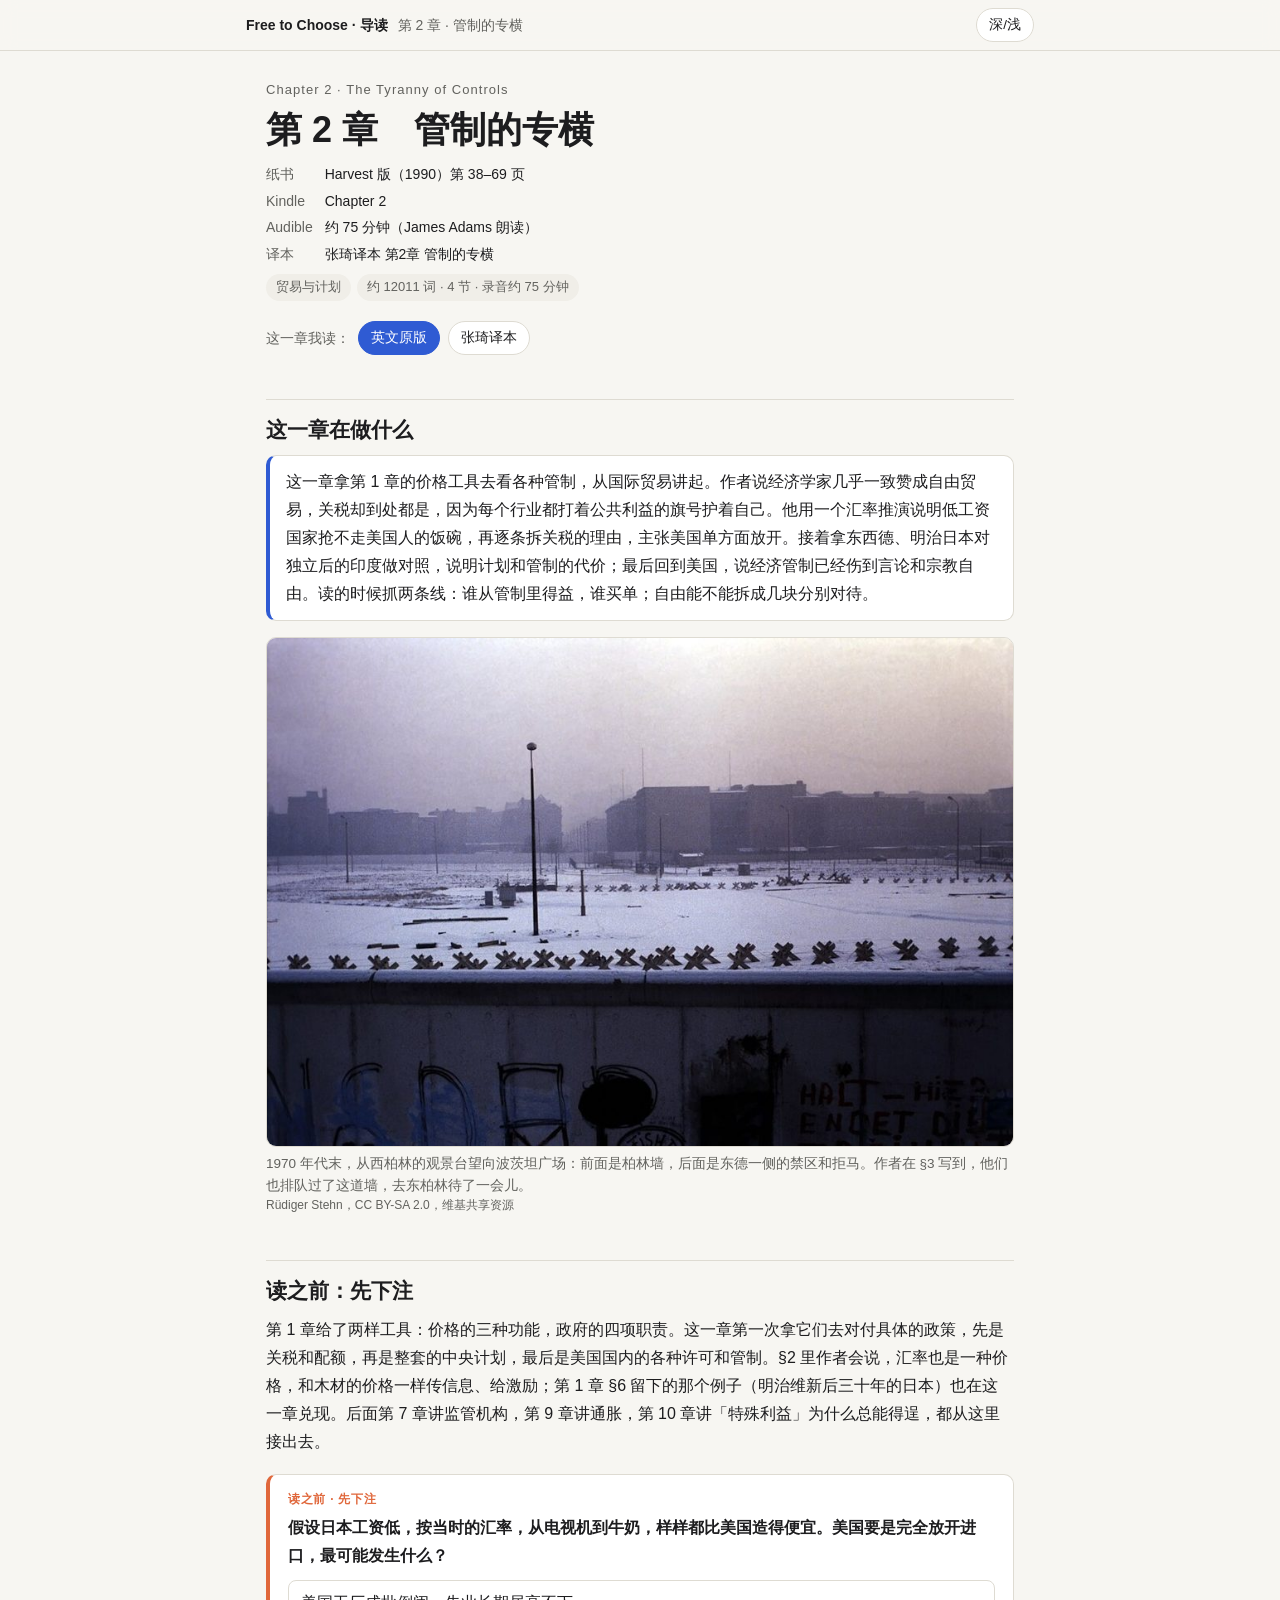
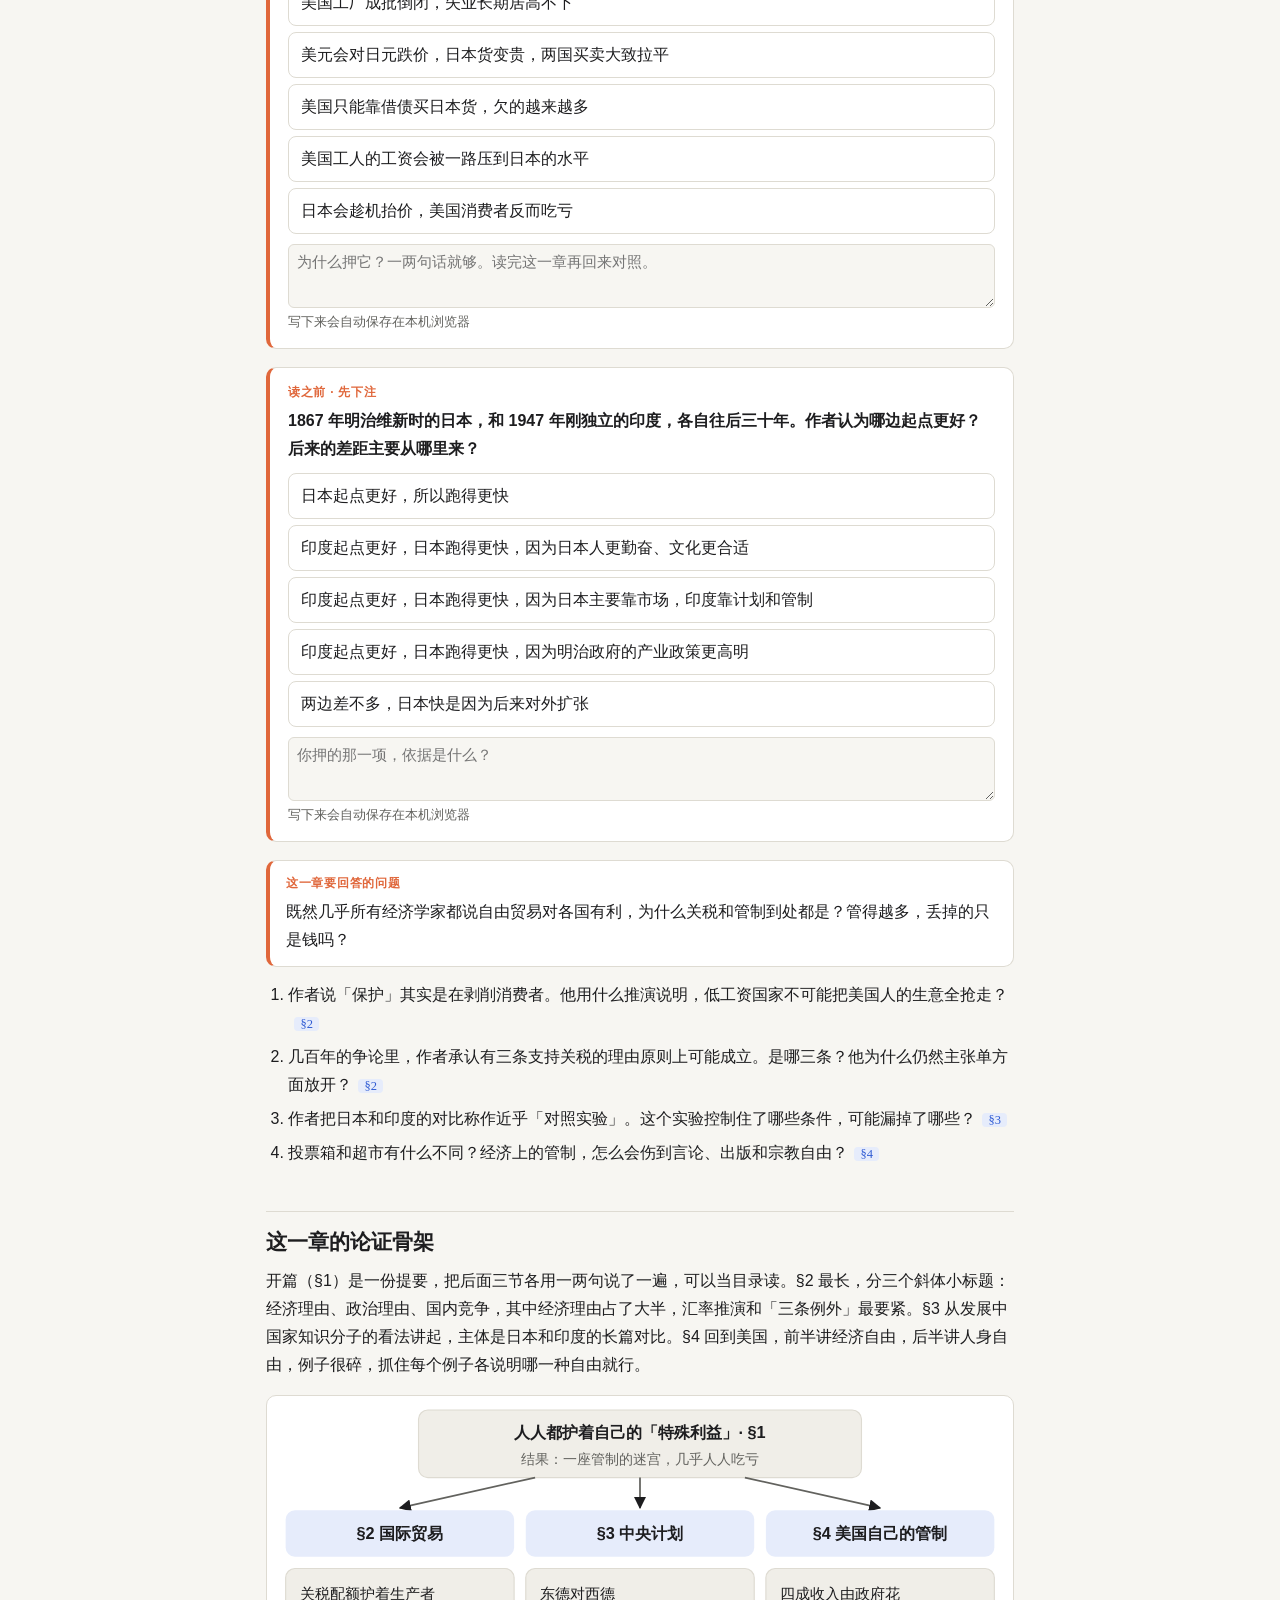
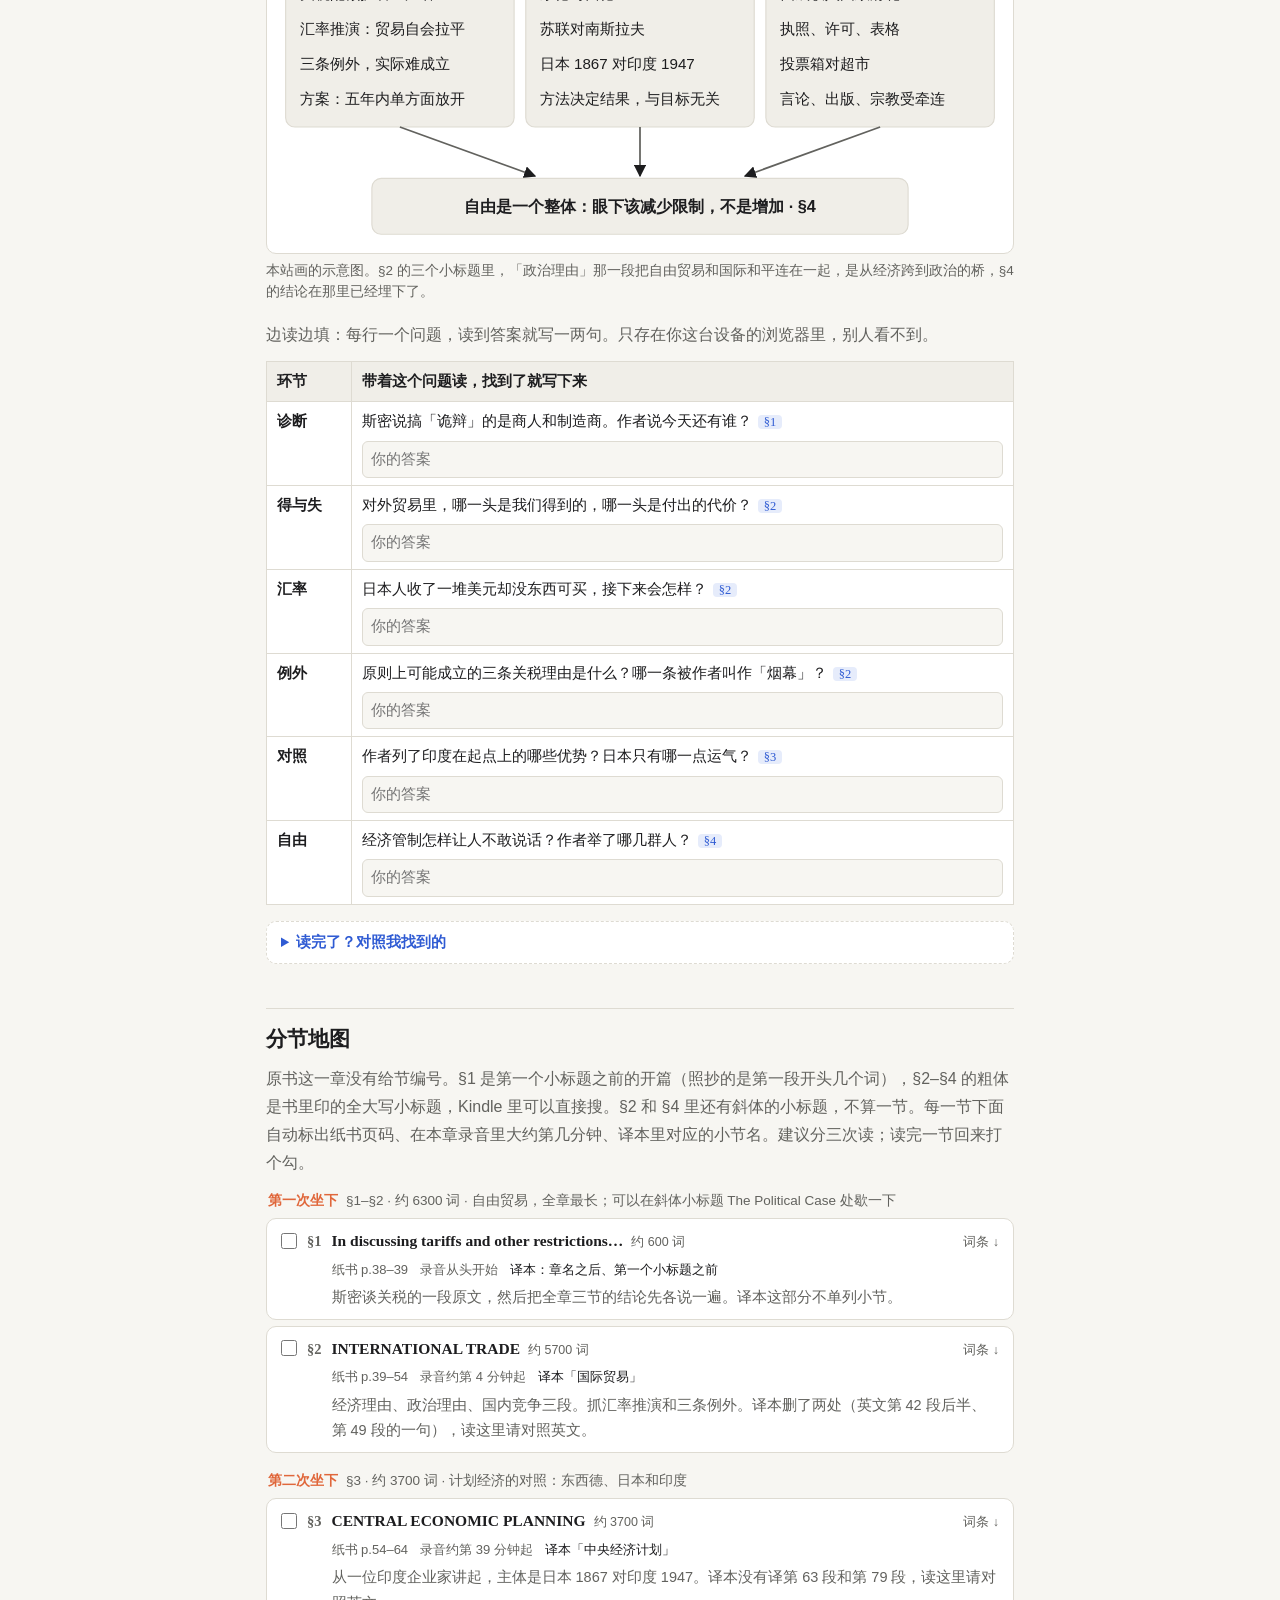
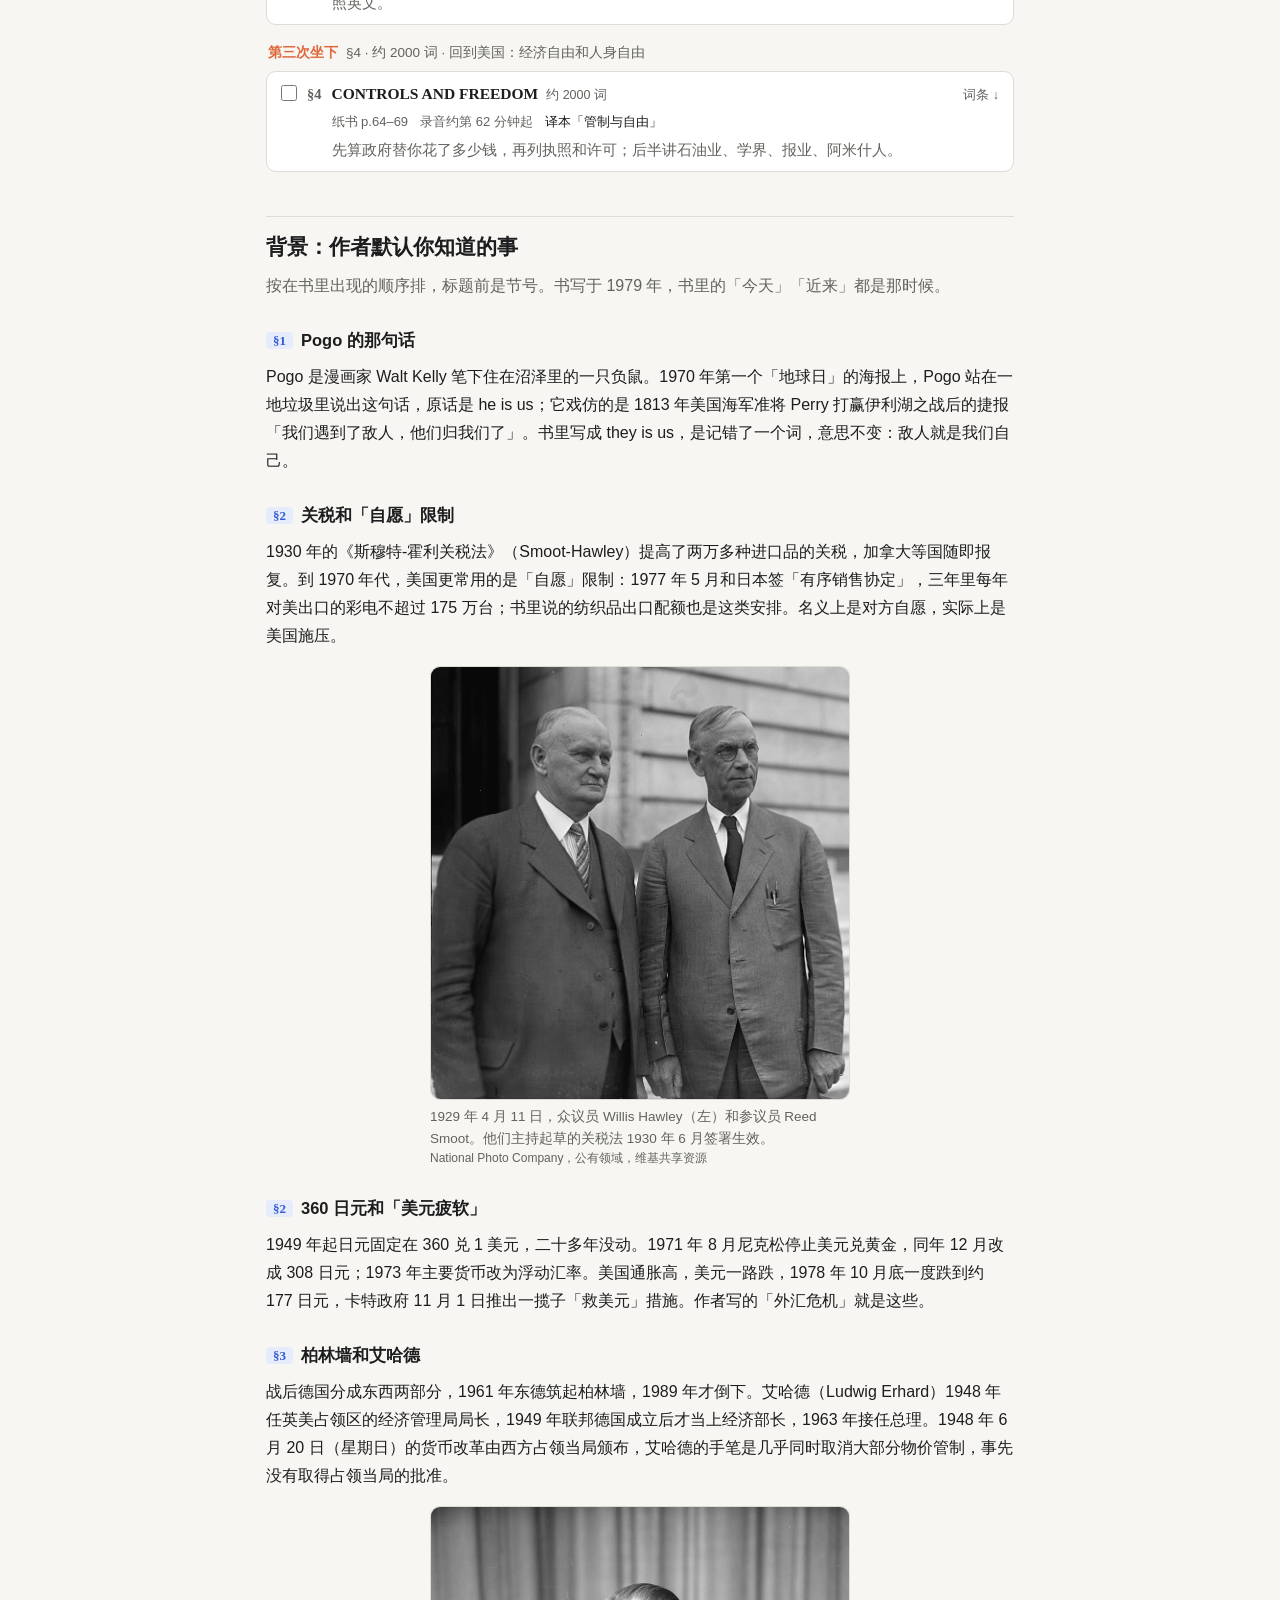
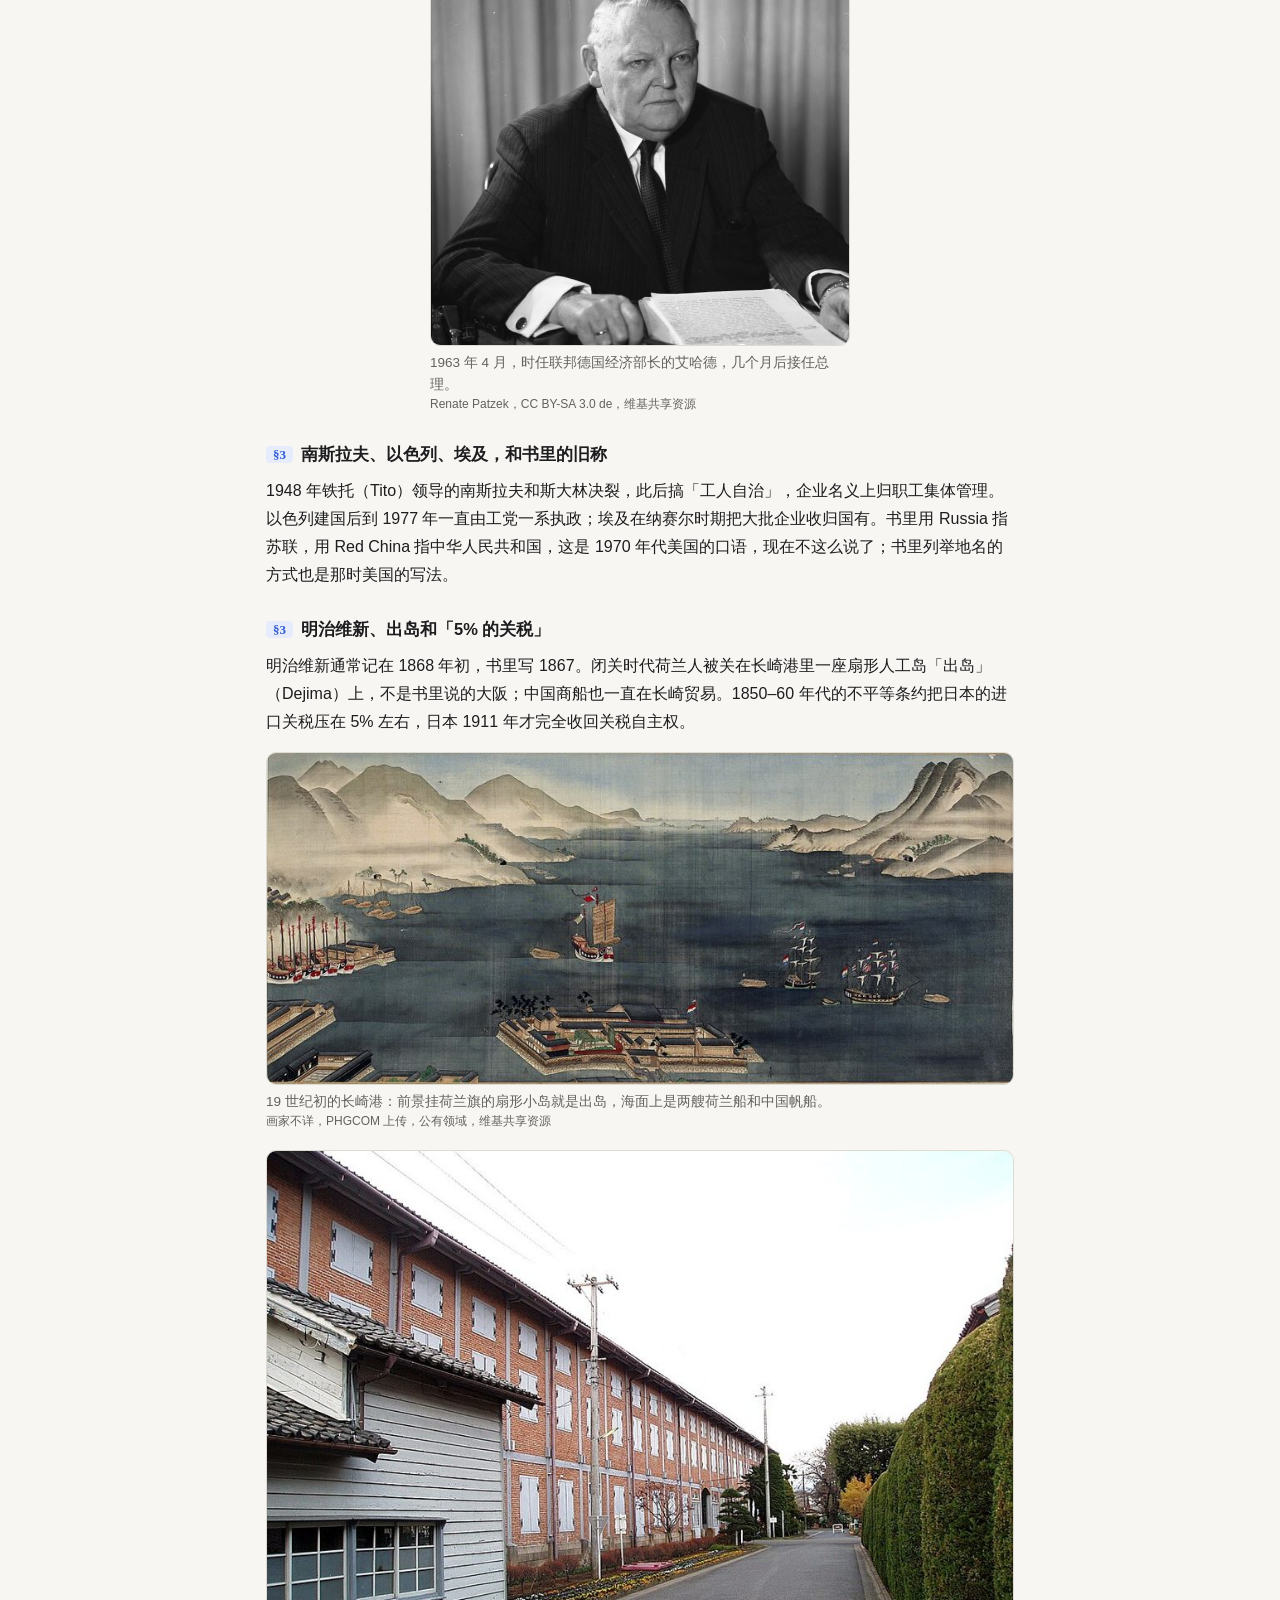
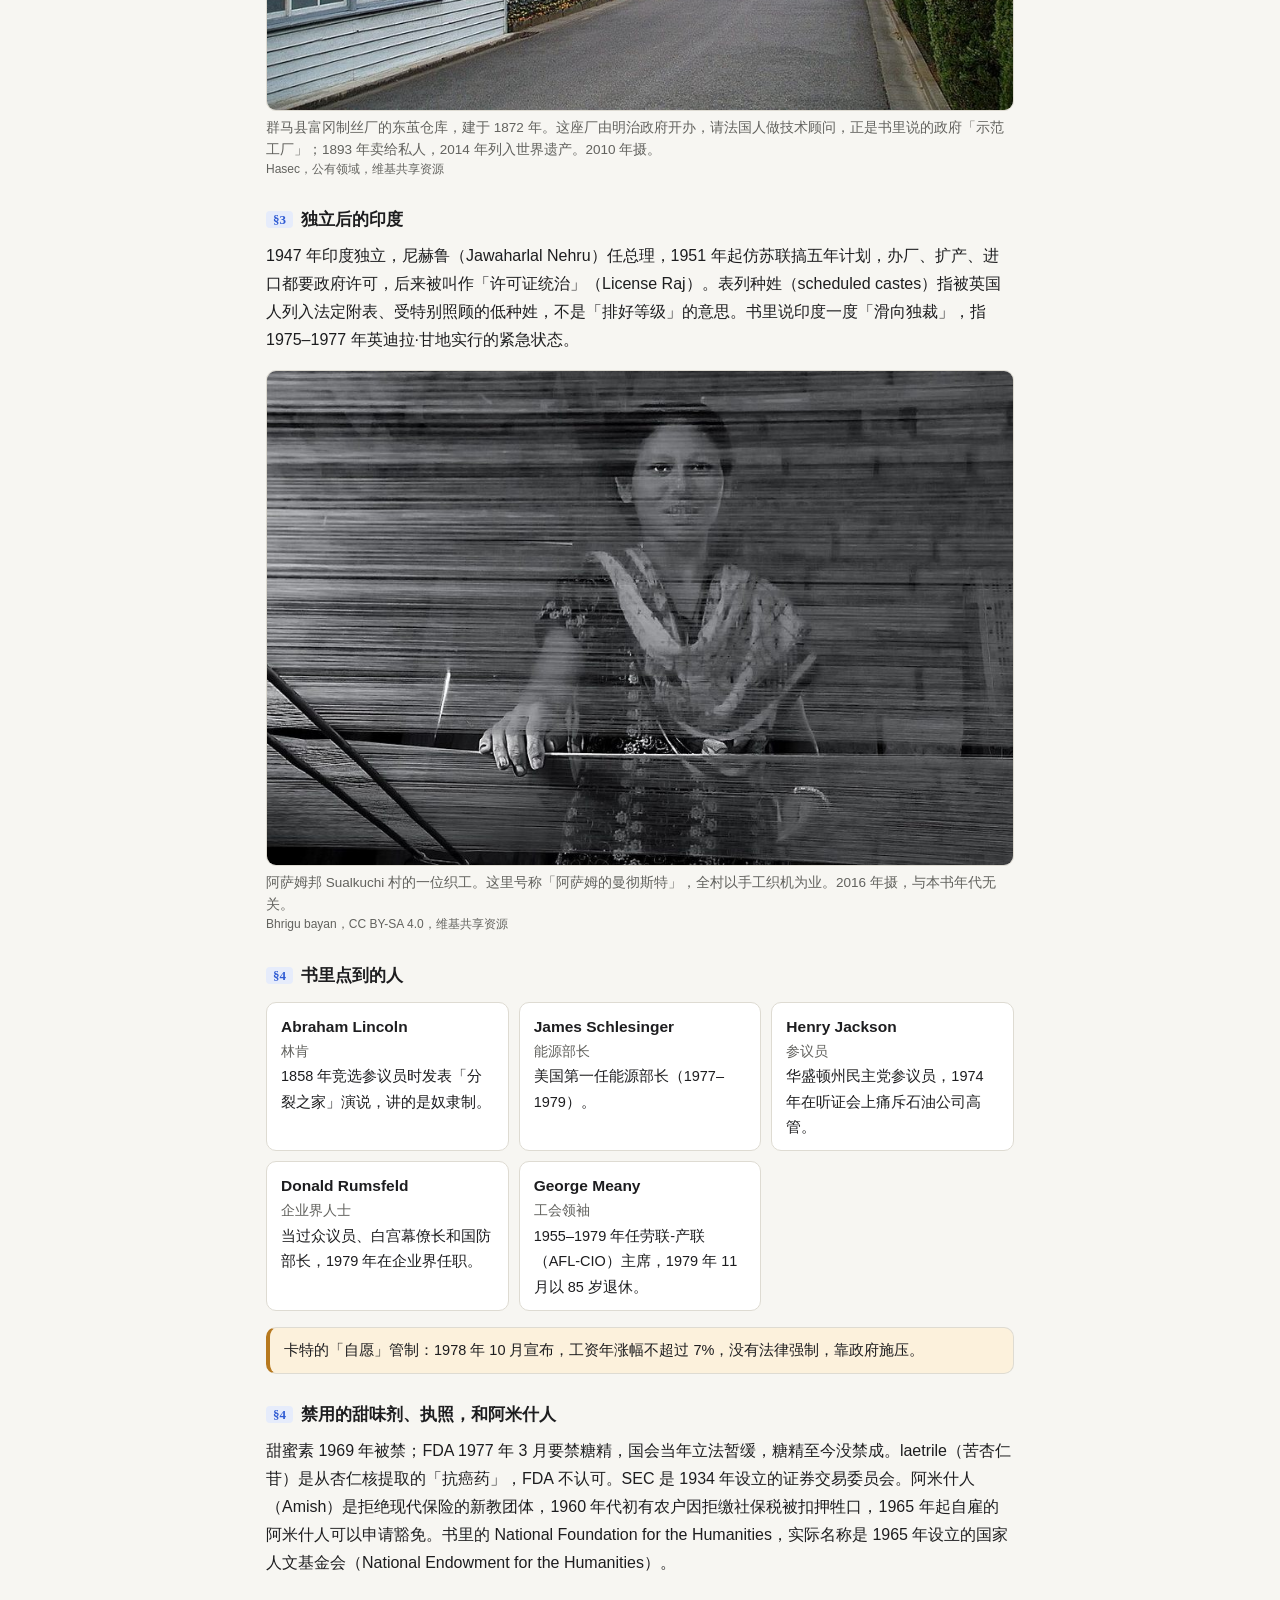
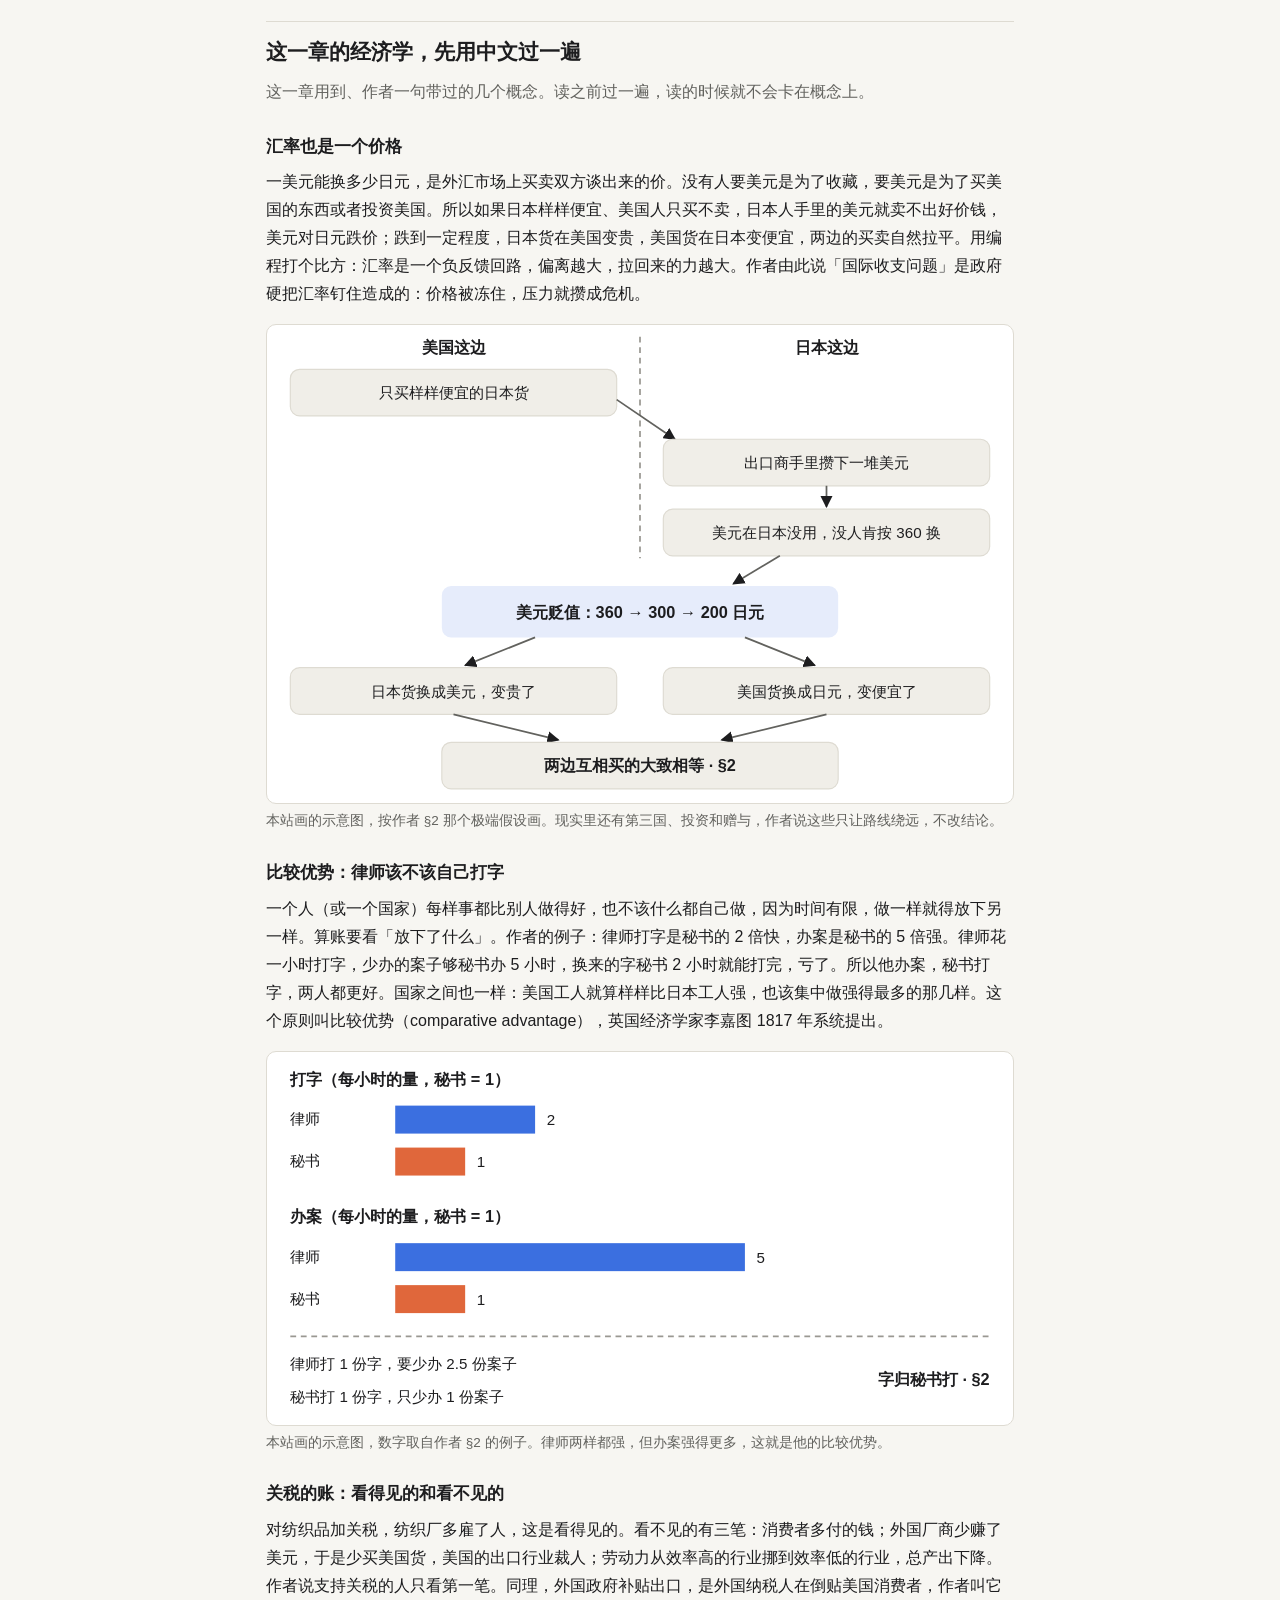
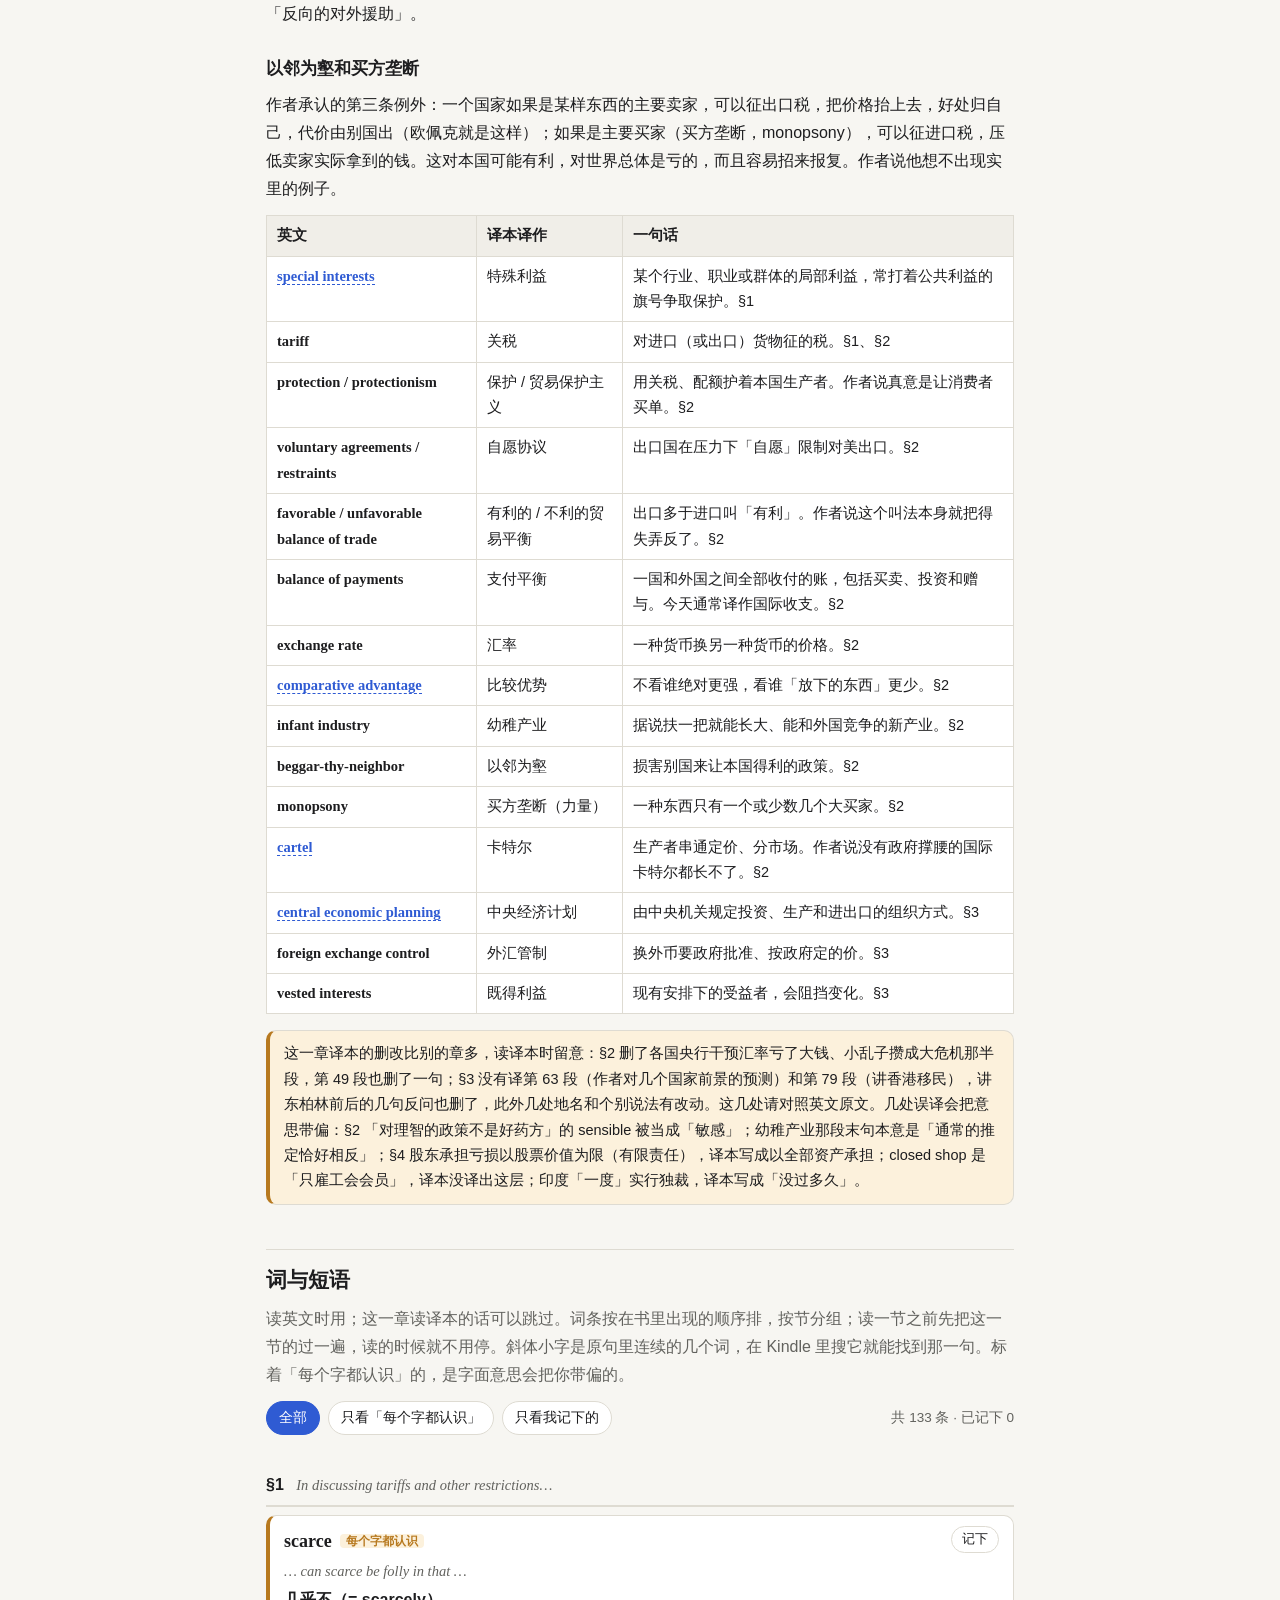
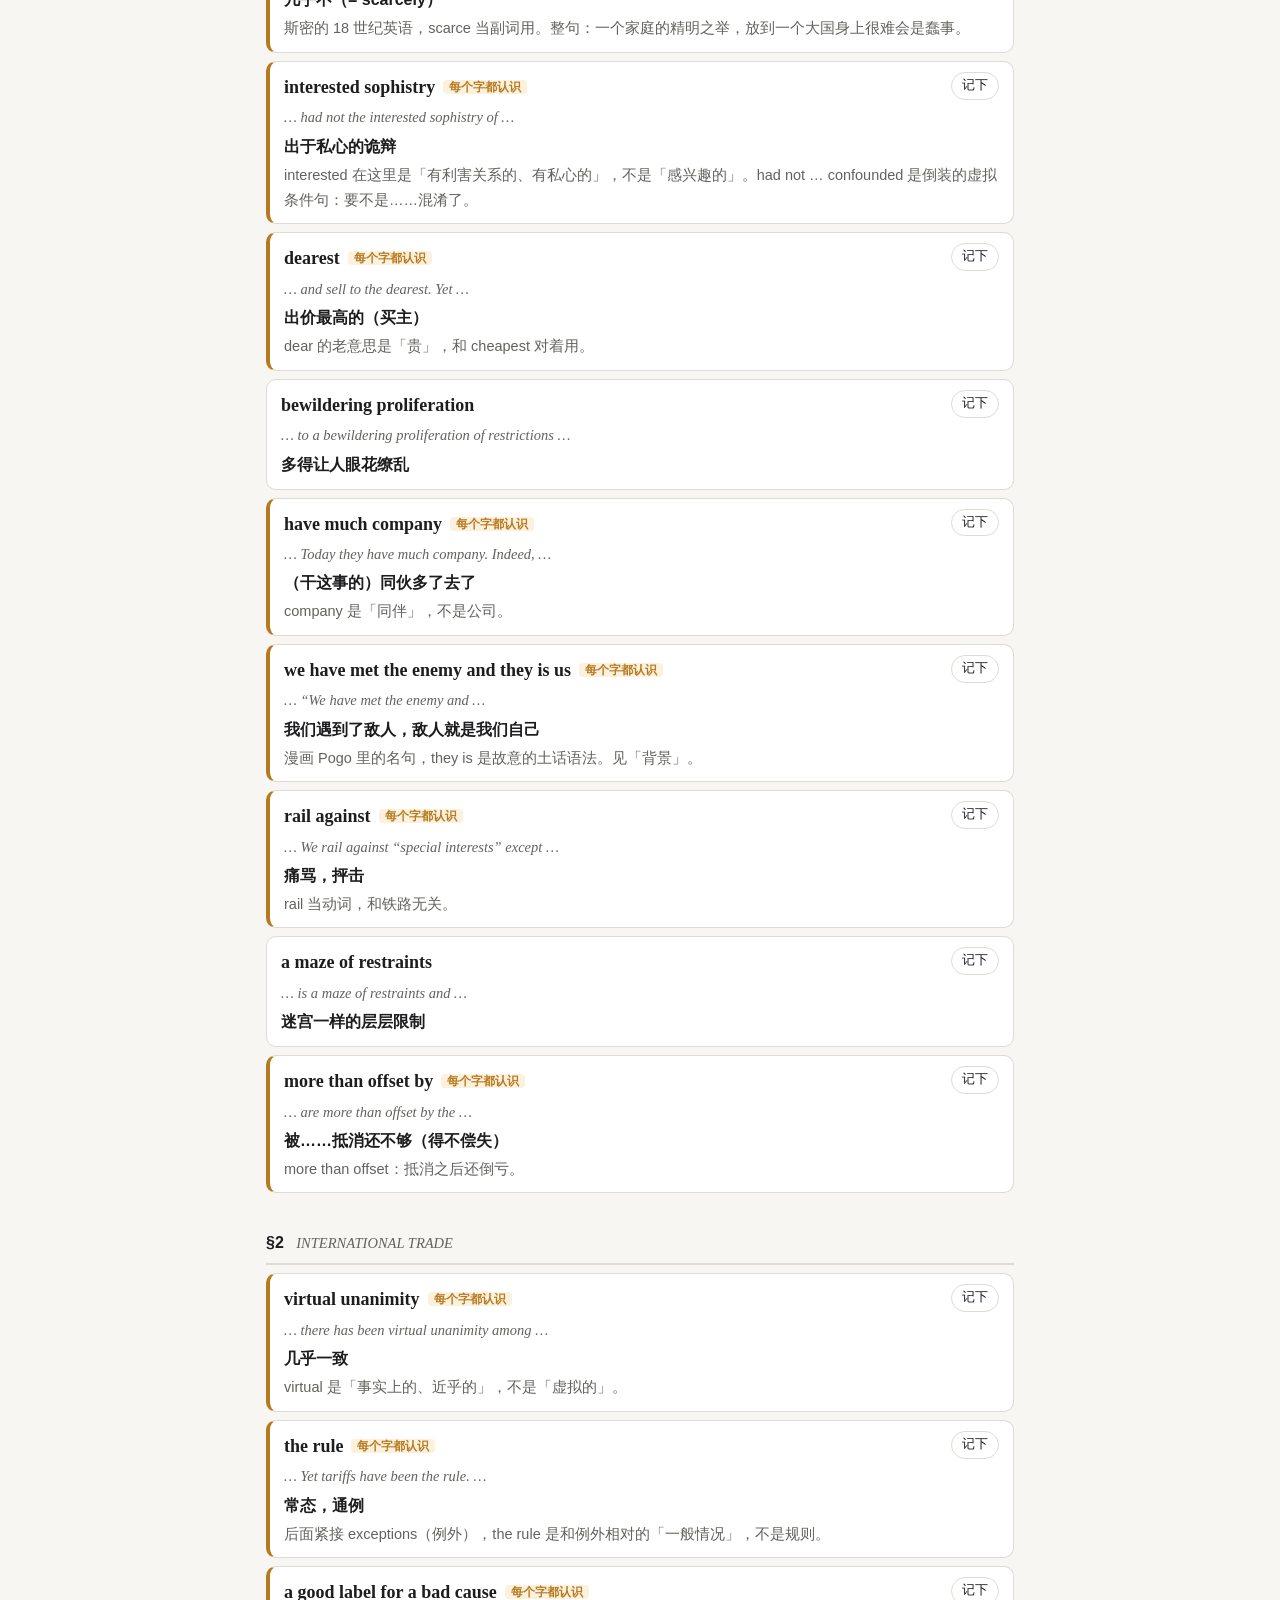
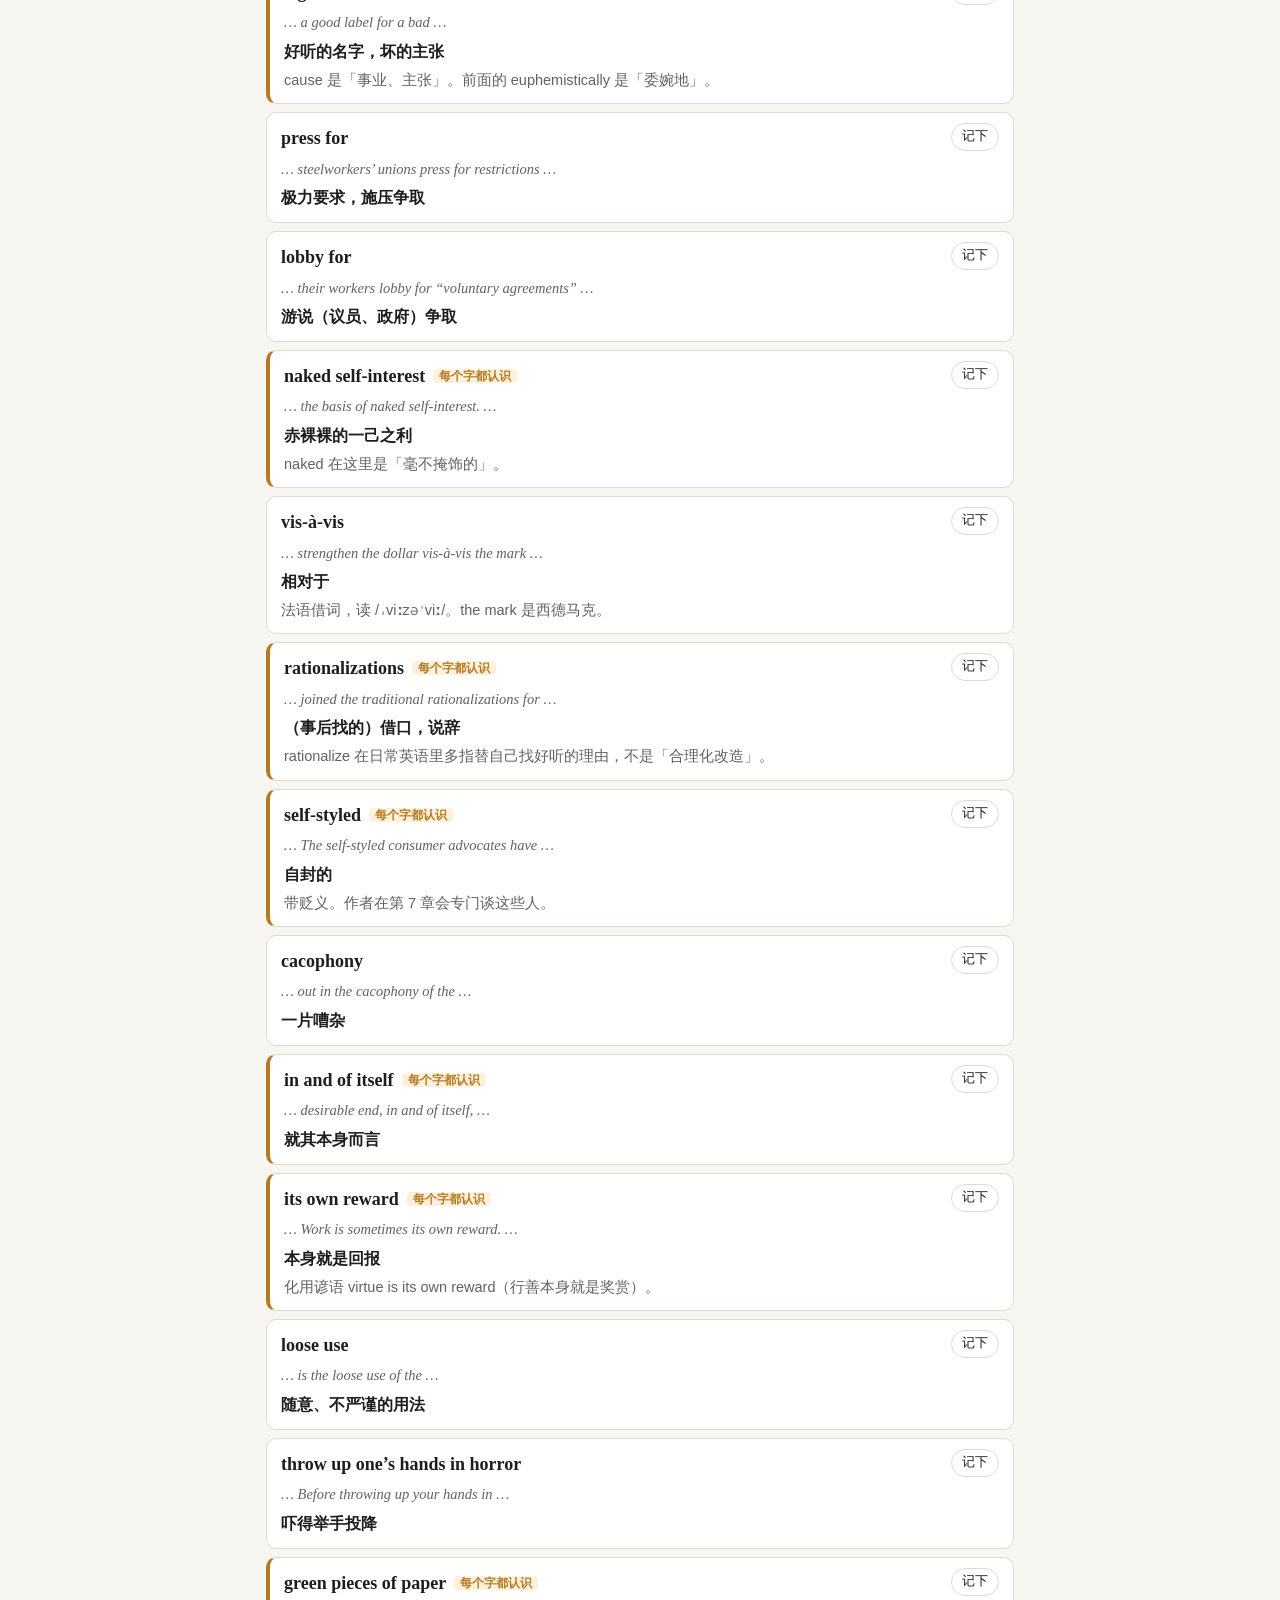
==== commit 7add3d2d: "Soften China-related passages: cite cut paragraphs by number, drop political commentary Co-Authored-" ====
--- a/chapters/02.html
+++ b/chapters/02.html
@@ -110,9 +110,9 @@
 <ol class="secmap">
   <li class="sit">第一次坐下<span>§1–§2 · 约 6300 词 · 自由贸易，全章最长；可以在斜体小标题 The Political Case 处歇一下</span></li>
   <li data-sec="1"><b>In discussing tariffs and other restrictions…<span class="w">约 600 词</span></b><span class="what">斯密谈关税的一段原文，然后把全章三节的结论先各说一遍。译本这部分不单列小节。</span></li>
-  <li data-sec="2"><b>INTERNATIONAL TRADE<span class="w">约 5700 词</span></b><span class="what">经济理由、政治理由、国内竞争三段。抓汇率推演和三条例外。译本删了汇率干预亏损和极权国家两处。</span></li>
+  <li data-sec="2"><b>INTERNATIONAL TRADE<span class="w">约 5700 词</span></b><span class="what">经济理由、政治理由、国内竞争三段。抓汇率推演和三条例外。译本删了两处（英文第 42 段后半、第 49 段的一句），读这里请对照英文。</span></li>
   <li class="sit">第二次坐下<span>§3 · 约 3700 词 · 计划经济的对照：东西德、日本和印度</span></li>
-  <li data-sec="3"><b>CENTRAL ECONOMIC PLANNING<span class="w">约 3700 词</span></b><span class="what">从一位印度企业家讲起，主体是日本 1867 对印度 1947。译本整段删了谈中国和铁托、香港新移民的两段。</span></li>
+  <li data-sec="3"><b>CENTRAL ECONOMIC PLANNING<span class="w">约 3700 词</span></b><span class="what">从一位印度企业家讲起，主体是日本 1867 对印度 1947。译本没有译第 63 段和第 79 段，读这里请对照英文。</span></li>
   <li class="sit">第三次坐下<span>§4 · 约 2000 词 · 回到美国：经济自由和人身自由</span></li>
   <li data-sec="4"><b>CONTROLS AND FREEDOM<span class="w">约 2000 词</span></b><span class="what">先算政府替你花了多少钱，再列执照和许可；后半讲石油业、学界、报业、阿米什人。</span></li>
 </ol>
@@ -137,7 +137,7 @@
 <figcaption>1963 年 4 月，时任联邦德国经济部长的艾哈德，几个月后接任总理。<span class="src">Renate Patzek，CC BY-SA 3.0 de，维基共享资源</span></figcaption></figure>
 
 <h3><span class="sec">§3</span>南斯拉夫、以色列、埃及，和书里的旧称</h3>
-<p>1948 年铁托（Tito）领导的南斯拉夫和斯大林决裂，此后搞「工人自治」，企业名义上归职工集体管理。以色列建国后到 1977 年一直由工党一系执政；埃及在纳赛尔时期把大批企业收归国有。书里用 Russia 指苏联，用 Red China 指中华人民共和国，这是 1970 年代美国的口语，现在不这么说了；书里把台湾、香港和国家并列，也是那时美国的写法。</p>
+<p>1948 年铁托（Tito）领导的南斯拉夫和斯大林决裂，此后搞「工人自治」，企业名义上归职工集体管理。以色列建国后到 1977 年一直由工党一系执政；埃及在纳赛尔时期把大批企业收归国有。书里用 Russia 指苏联，用 Red China 指中华人民共和国，这是 1970 年代美国的口语，现在不这么说了；书里列举地名的方式也是那时美国的写法。</p>
 
 <h3><span class="sec">§3</span>明治维新、出岛和「5% 的关税」</h3>
 <p>明治维新通常记在 1868 年初，书里写 1867。闭关时代荷兰人被关在长崎港里一座扇形人工岛「出岛」（Dejima）上，不是书里说的大阪；中国商船也一直在长崎贸易。1850–60 年代的不平等条约把日本的进口关税压在 5% 左右，日本 1911 年才完全收回关税自主权。</p>
@@ -246,7 +246,7 @@
   <tr><td>foreign exchange control</td><td>外汇管制</td><td>换外币要政府批准、按政府定的价。§3</td></tr>
   <tr><td>vested interests</td><td>既得利益</td><td>现有安排下的受益者，会阻挡变化。§3</td></tr>
 </table></div>
-<div class="tip"><p>这一章译本的删改比别的章多，读译本时留意：§2 删了各国央行干预汇率亏了大钱、小乱子攒成大危机那半段，删了把希特勒、墨索里尼、佛朗哥和共产党国家并列的那句；§3 删了谈毛之后的中国和铁托身后的两段预测（英文第 63 段）、香港新移民那段（第 79 段）、柏林墙前的三个反问，几处台湾、香港的字样也被改掉或去掉，作者说外援在「助长社会主义」，译本也换了说法。几处误译会把意思带偏：§2 「对理智的政策不是好药方」的 sensible 被当成「敏感」；幼稚产业那段末句本意是「通常的推定恰好相反」；§4 股东承担亏损以股票价值为限（有限责任），译本写成以全部资产承担；closed shop 是「只雇工会会员」，译本没译出这层；印度「一度」实行独裁，译本写成「没过多久」。</p></div>
+<div class="tip"><p>这一章译本的删改比别的章多，读译本时留意：§2 删了各国央行干预汇率亏了大钱、小乱子攒成大危机那半段，第 49 段也删了一句；§3 没有译第 63 段（作者对几个国家前景的预测）和第 79 段（讲香港移民），讲东柏林前后的几句反问也删了，此外几处地名和个别说法有改动。这几处请对照英文原文。几处误译会把意思带偏：§2 「对理智的政策不是好药方」的 sensible 被当成「敏感」；幼稚产业那段末句本意是「通常的推定恰好相反」；§4 股东承担亏损以股票价值为限（有限责任），译本写成以全部资产承担；closed shop 是「只雇工会会员」，译本没译出这层；印度「一度」实行独裁，译本写成「没过多久」。</p></div>
 
 <h2>词与短语</h2>
 <p class="lede">读英文时用；这一章读译本的话可以跳过。词条按在书里出现的顺序排，按节分组；读一节之前先把这一节的过一遍，读的时候就不用停。斜体小字是原句里连续的几个词，在 Kindle 里搜它就能找到那一句。标着「每个字都认识」的，是字面意思会把你带偏的。</p>
@@ -428,10 +428,10 @@
   <dt>当时（1980）</dt><dd>伊朗革命后油价第二次暴涨，欧佩克的定价力看上去正在顶峰。</dd>
   <dt>今天</dt><dd>价格同盟几度失灵：沙特 1985 年起为夺回市场份额放手增产，1986 年春油价一度跌到每桶 10 美元左右。但组织没有散。2016 年 12 月，欧佩克和以俄罗斯为首的 11 个非成员产油国签署《合作宣言》，组成「欧佩克+」联合限产，限产的总体产量水平已延长到 2026 年底。卡特尔还在，只是要拉更多产油国入伙才压得住价格。<span class="asof">核对于 2026-10。依据：Gately、Adelman、Griffin，Brookings Papers on Economic Activity 1986 年第 2 期；彭博社 2014 年 11 月 26 日关于 1986 年油价暴跌的报道；欧佩克《合作宣言》（2016 年 12 月 10 日）及 2024 年 12 月 5 日第 38 次欧佩克与非欧佩克部长级会议的新闻稿。</span></dd>
 </dl></div>
-<div class="today" data-verdict="部分成立"><h4>书里的说法：中国放开市场所得有限，更可能转向更威权；铁托死后南斯拉夫解体的可能性很小</h4><dl>
-  <dt>书里</dt><dd>中国让价格和市场多起作用，会有不小的收获，但只要政治控制不放松、私有产权受限，收获会很有限，而且迟早可能引起更威权的反弹；共产主义崩溃的可能小得多。南斯拉夫在年迈的铁托死后会不稳，解体的可能「小得多」（§3，英文第 63 段，译本没有这一段）。</dd>
+<div class="today" data-verdict="部分成立"><h4>书里的说法：中国放开市场所得有限；铁托死后南斯拉夫解体的可能性很小</h4><dl>
+  <dt>书里</dt><dd>中国让价格和市场多起作用，会从很低的起点得到不小的收获，但在作者设想的条件下，收获会很有限；他还对政治前景作了预测。南斯拉夫在年迈的铁托死后会不稳，解体的可能「小得多」（§3，英文第 63 段，译本没有这一段，请对照英文）。</dd>
   <dt>当时（1980）</dt><dd>中国 1978 年底刚开始改革。铁托 1980 年 1 月住院，5 月 4 日去世，书在他去世前出版。</dd>
-  <dt>今天</dt><dd>中国的经济收获远不是「有限」：按世界银行的不变价美元，人均 GDP 从 1978 年约 386 美元涨到 2025 年约 13,800 美元，三十多倍。政治上，1989 年 6 月之后改革派领导人被撤换，政治改革基本搁置，共产党执政至今没有改变，这一半接近作者的判断。南斯拉夫则在 1991 年 6 月斯洛文尼亚和克罗地亚宣布独立后解体，接着是多年战争，恰恰是作者认为可能性小的那个结局。<span class="asof">核对于 2026-10。依据：世界银行人均 GDP（不变价美元，FRED 序列 NYGDPPCAPKDCHN），PBS Frontline《Tank Man》（2006）的访谈，前南斯拉夫问题国际刑事法庭（ICTY）对 1991 年解体过程的介绍。</span></dd>
+  <dt>今天</dt><dd>中国的经济收获远不是「有限」：按世界银行的不变价美元，人均 GDP 从 1978 年约 386 美元涨到 2025 年约 13,800 美元，三十多倍。南斯拉夫则在 1991 年 6 月斯洛文尼亚和克罗地亚宣布独立后解体，接着是多年战争，恰恰是作者认为可能性小的那个结局。<span class="asof">核对于 2026-10。依据：世界银行人均 GDP（不变价美元，FRED 序列 NYGDPPCAPKDCHN），前南斯拉夫问题国际刑事法庭（ICTY）对 1991 年解体过程的介绍。</span></dd>
 </dl></div>
 <div class="today" data-verdict="成立"><h4>书里的说法：印度的贫穷是计划和管制造成的，不是印度人的性格</h4><dl>
   <dt>书里</dt><dd>印度不缺能带动发展的人，海外印度人就是证明；拆掉管制，印度本可以繁荣起来（§3）。</dd>
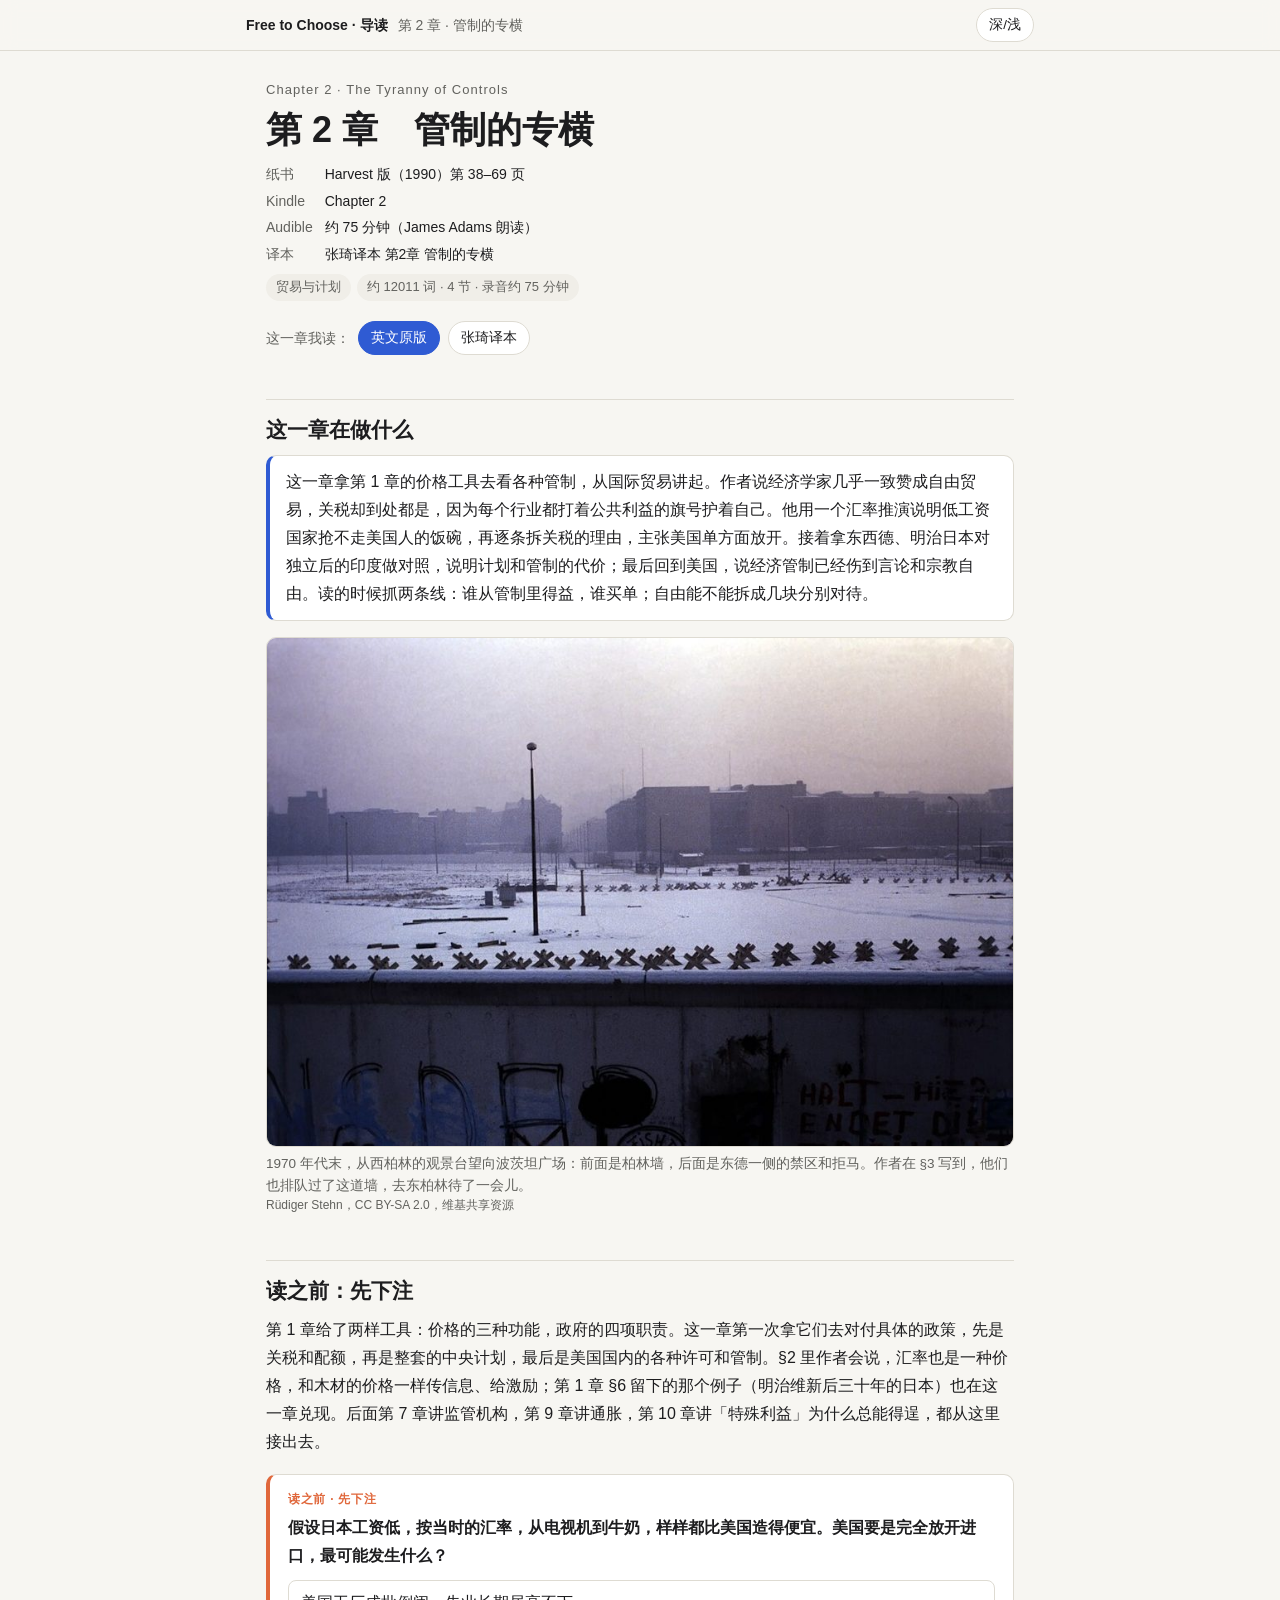
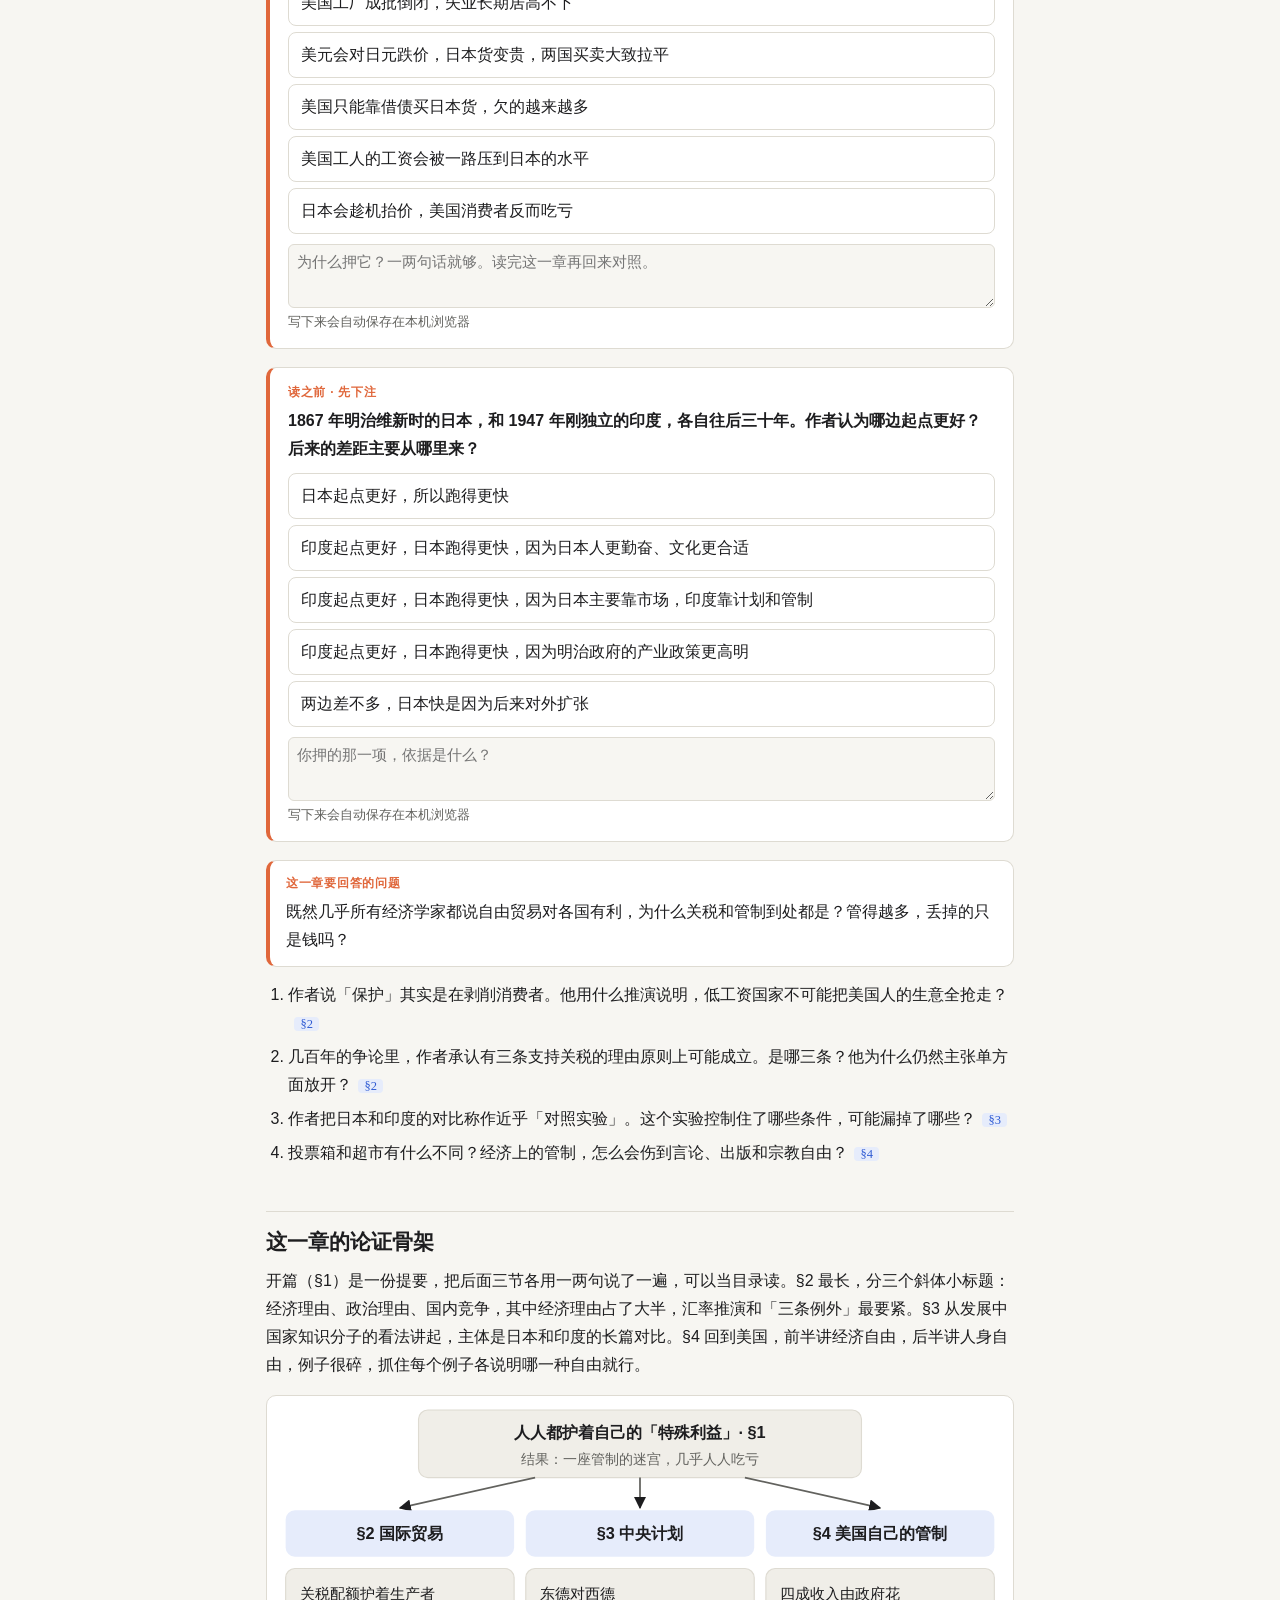
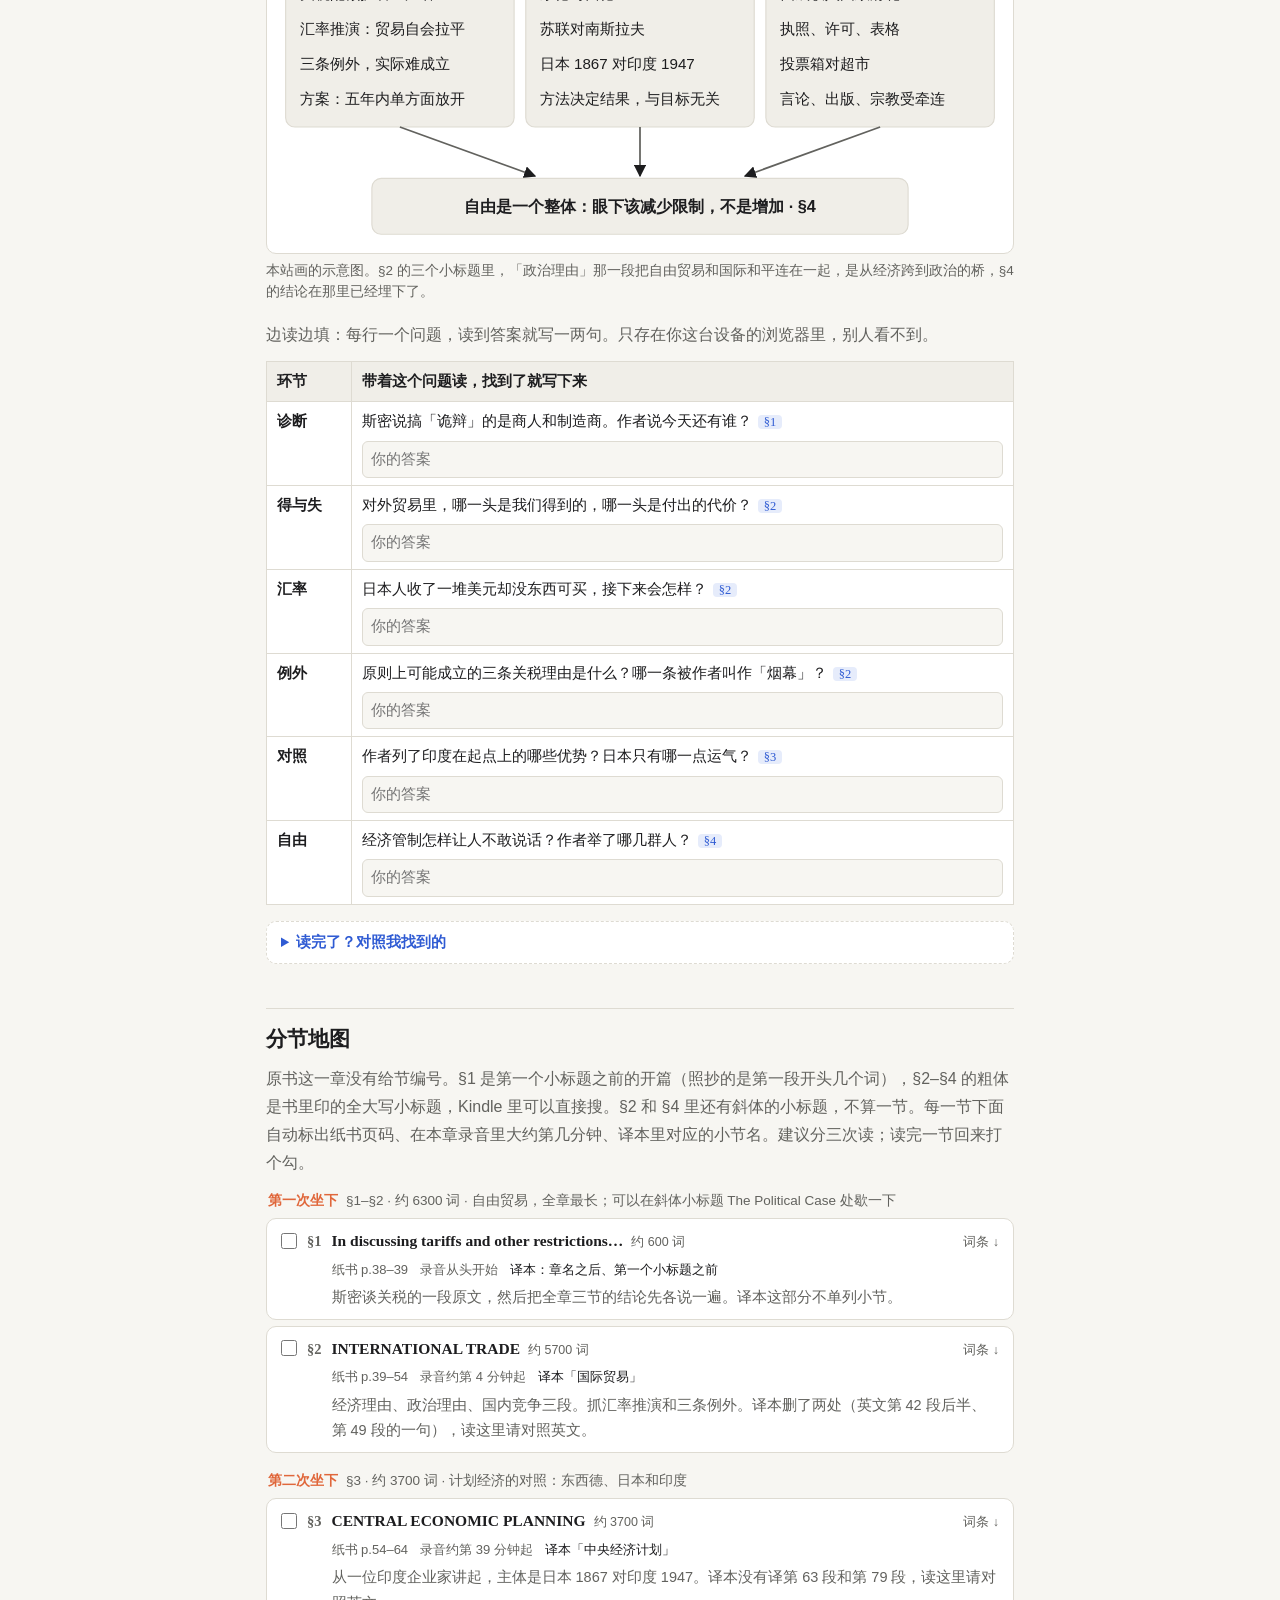
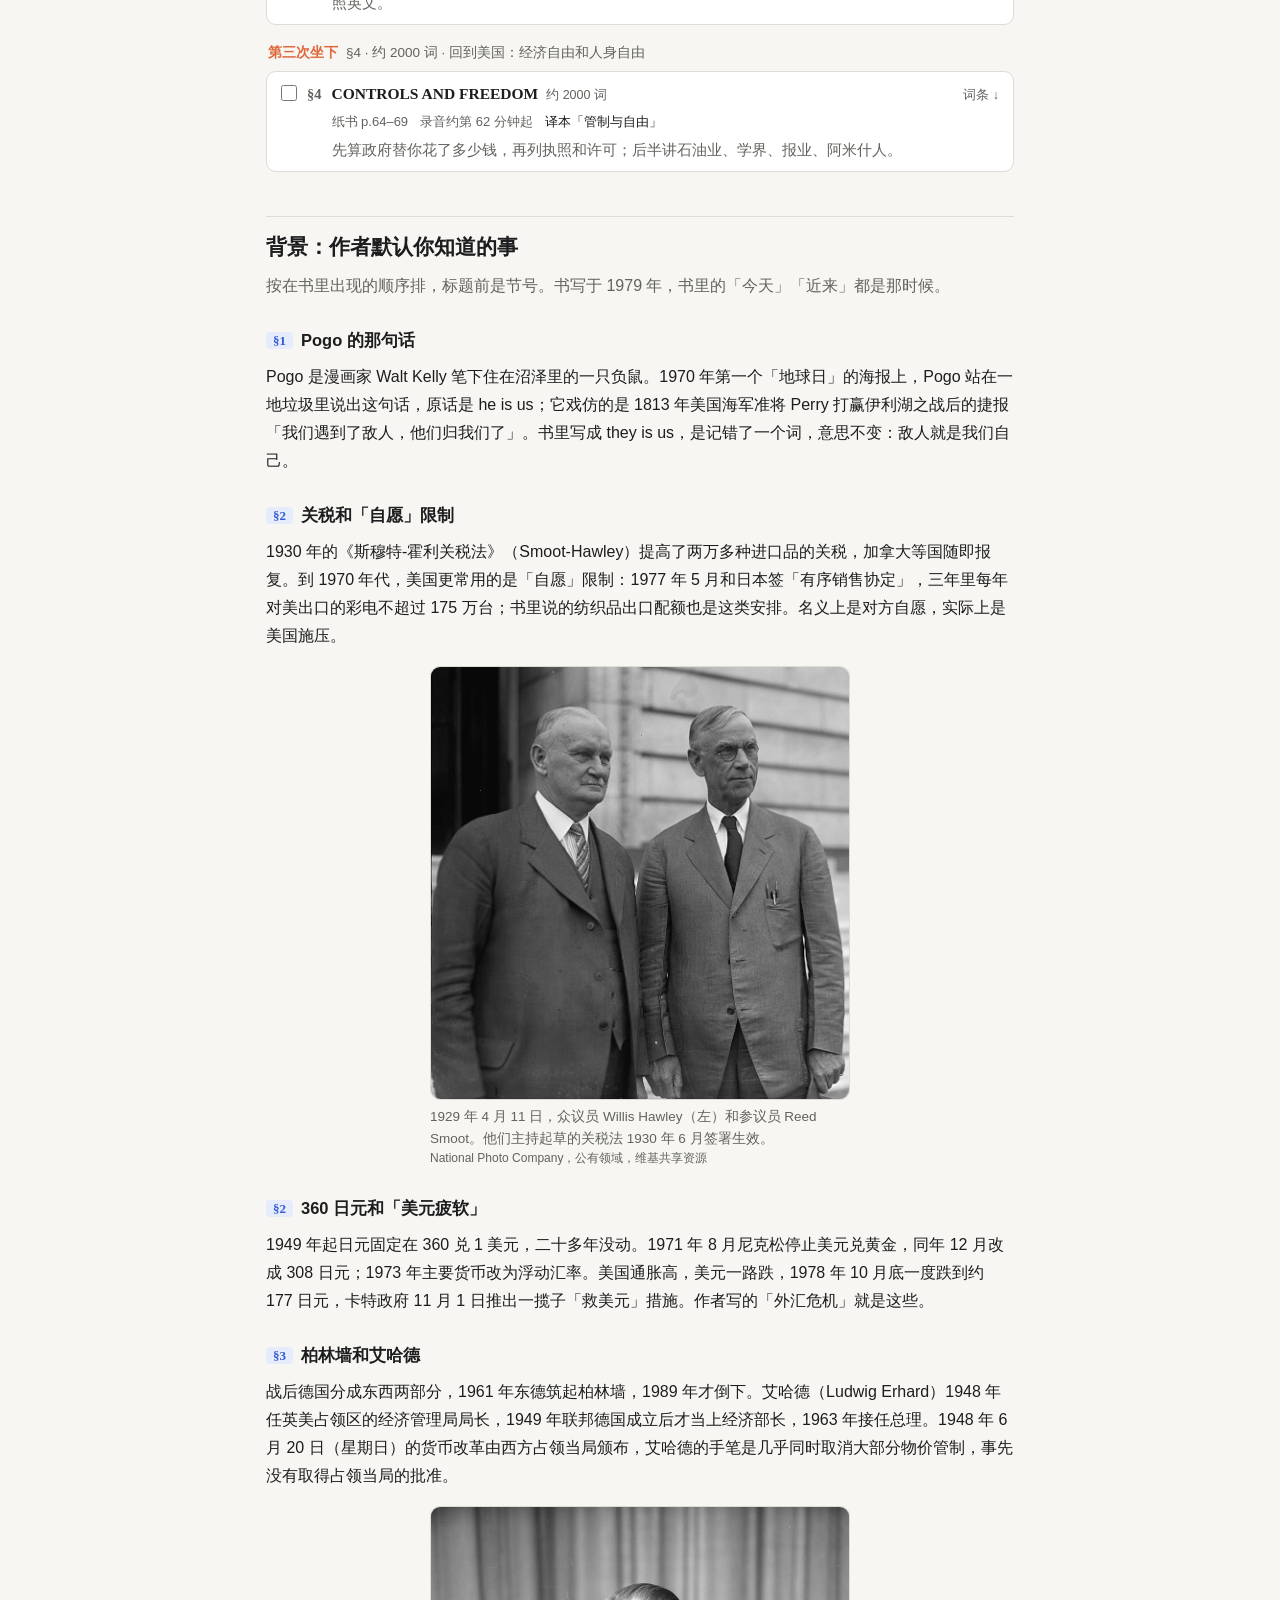
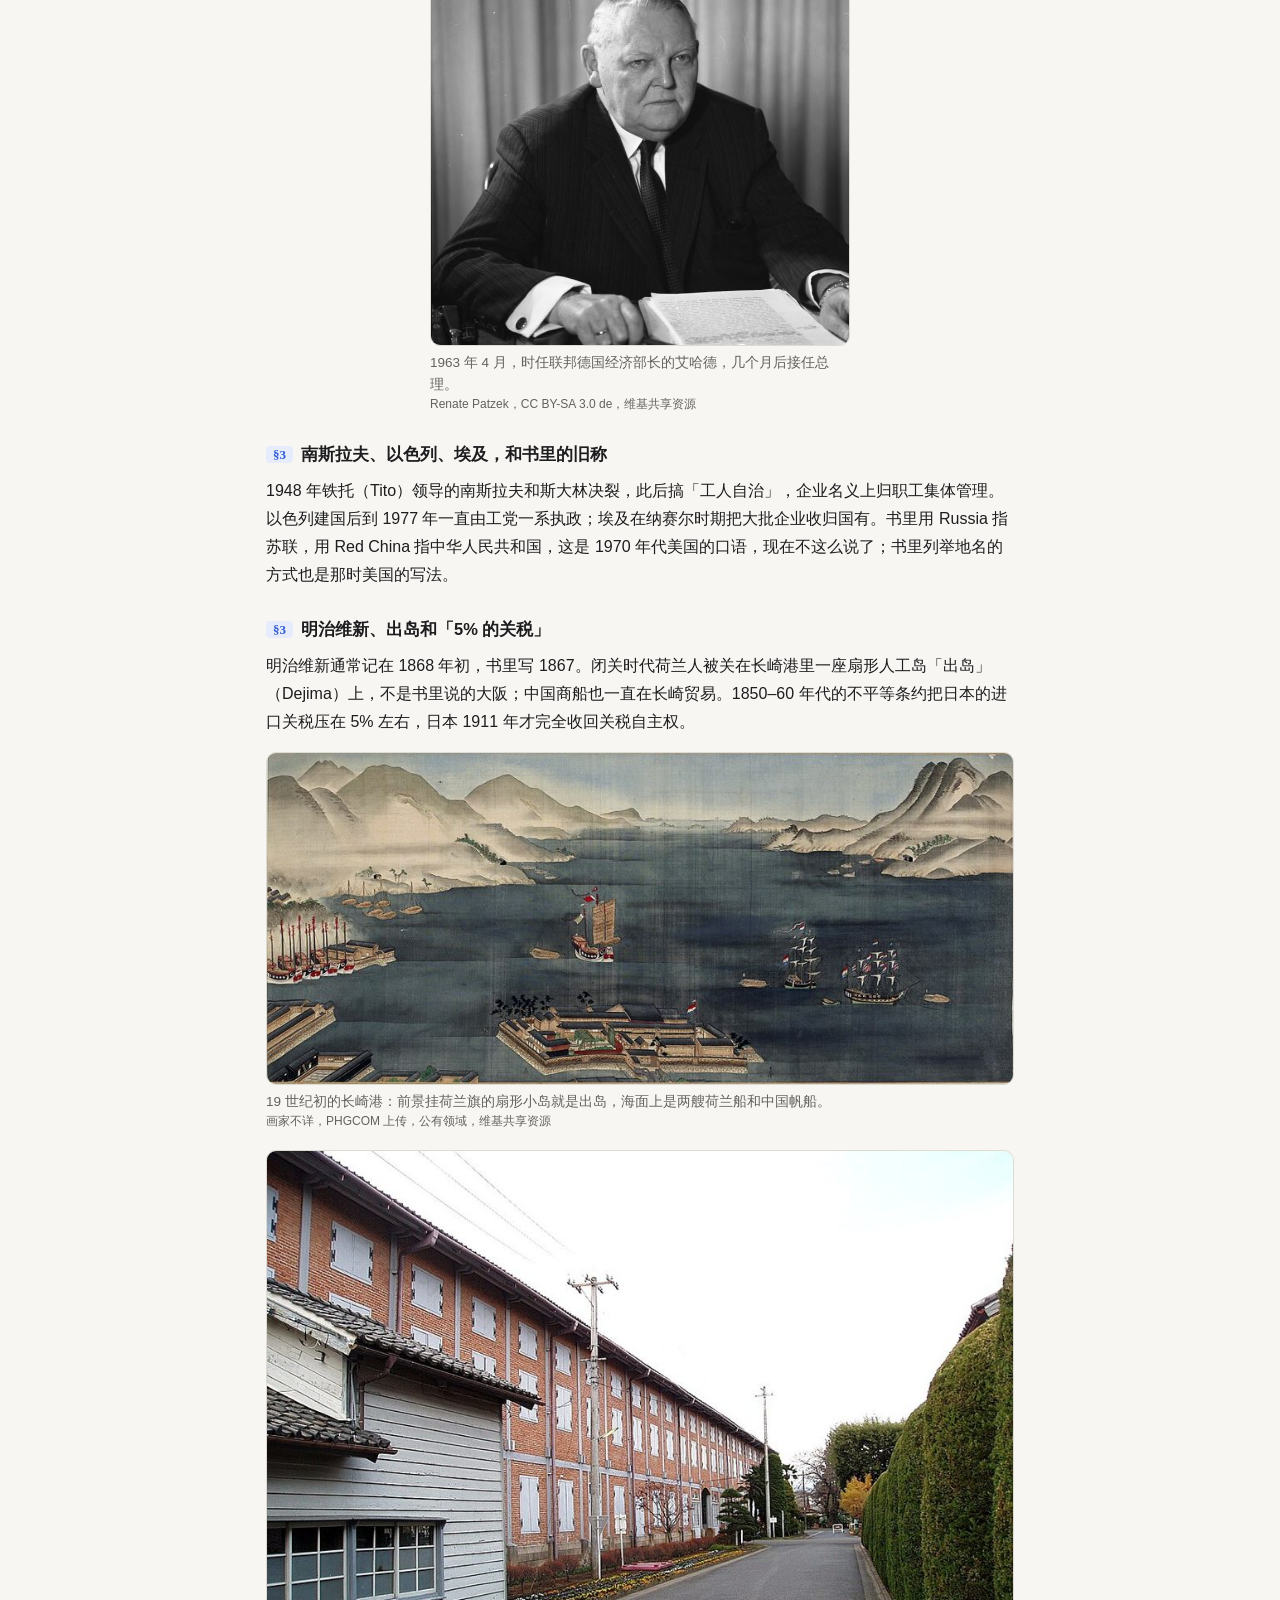
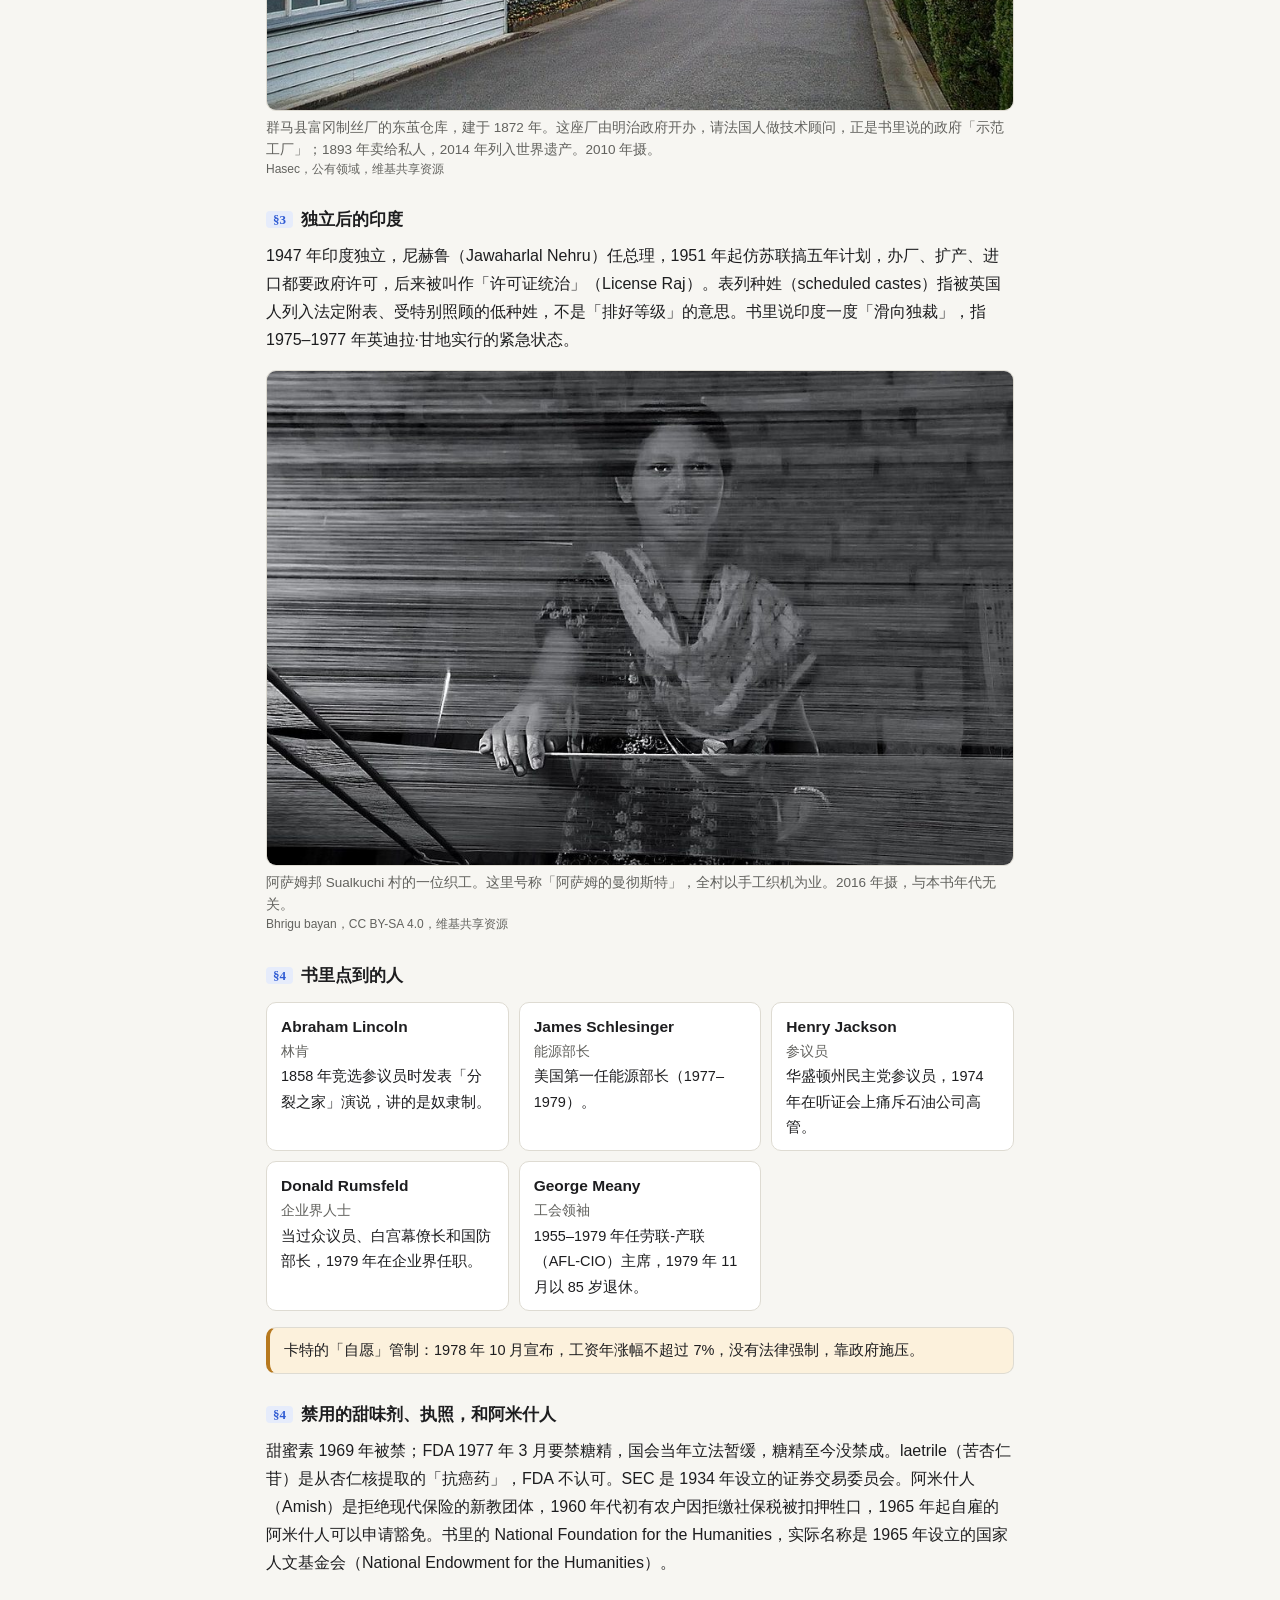
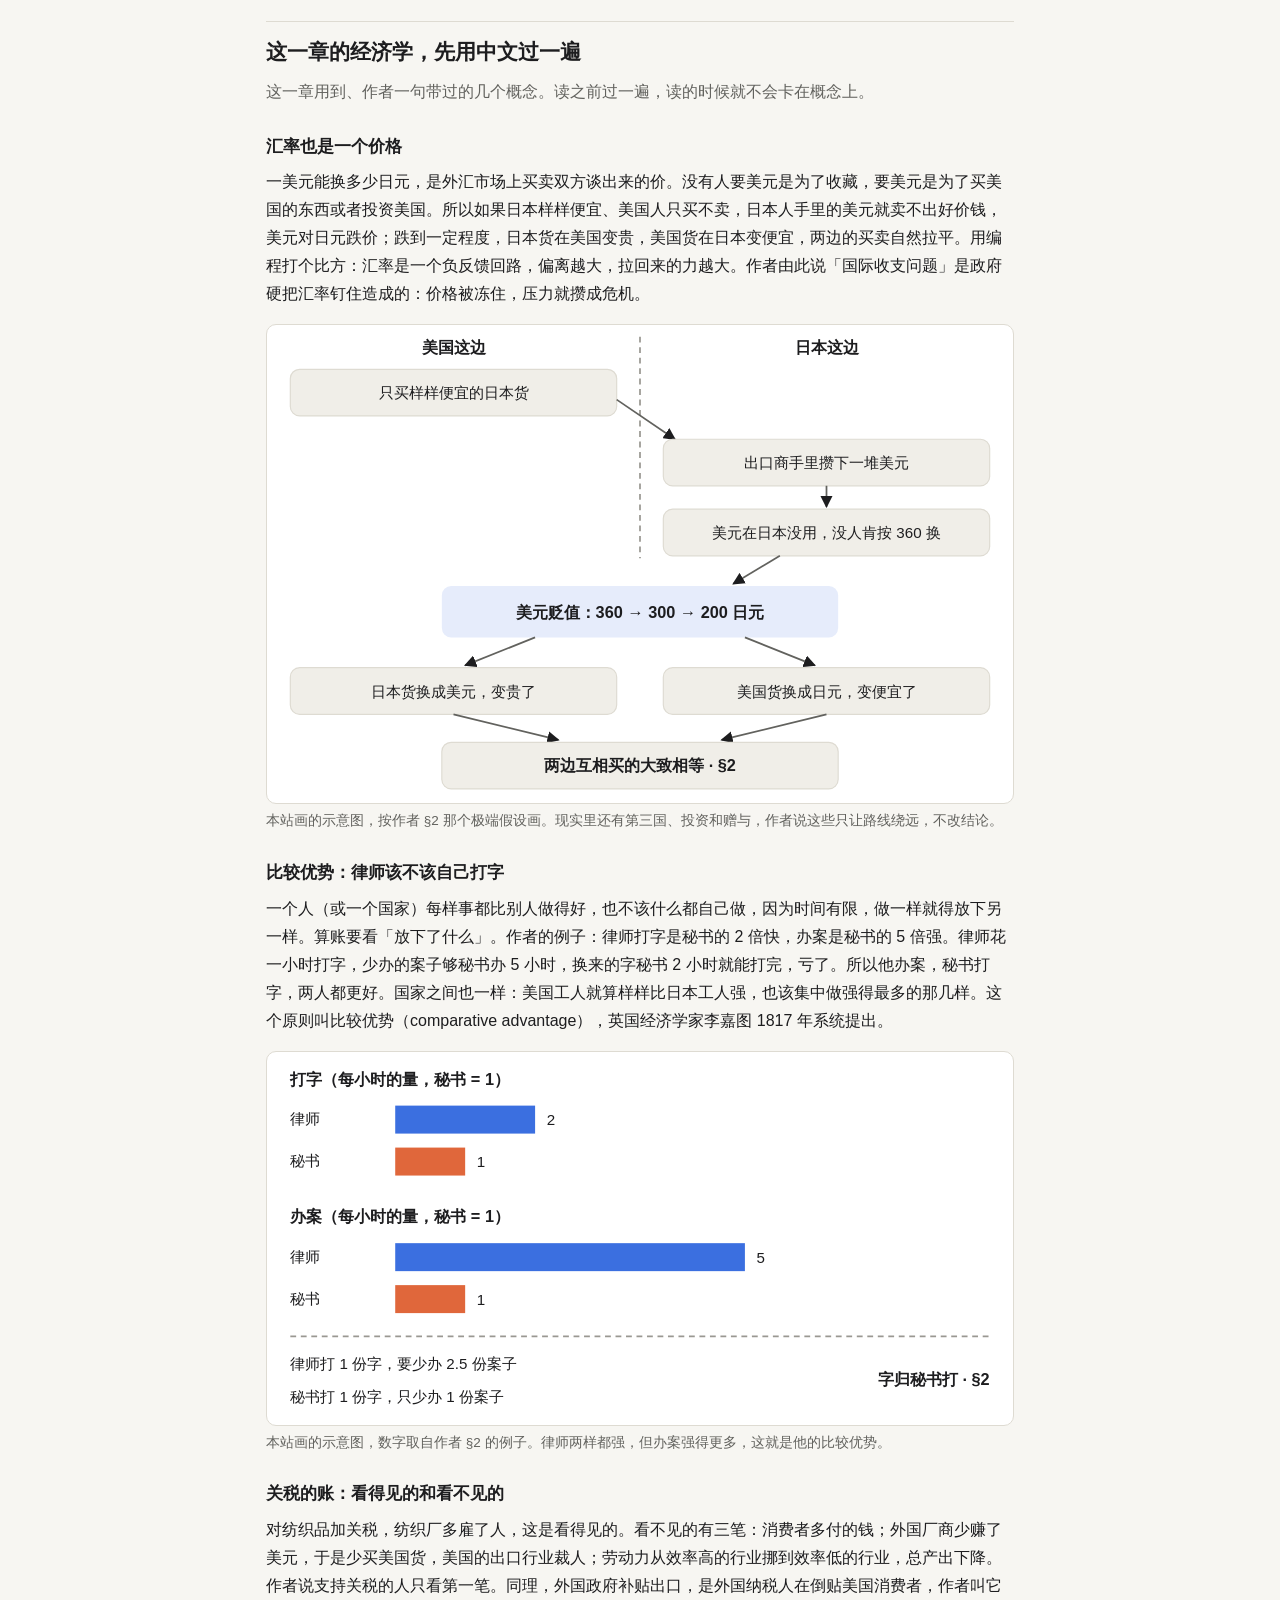
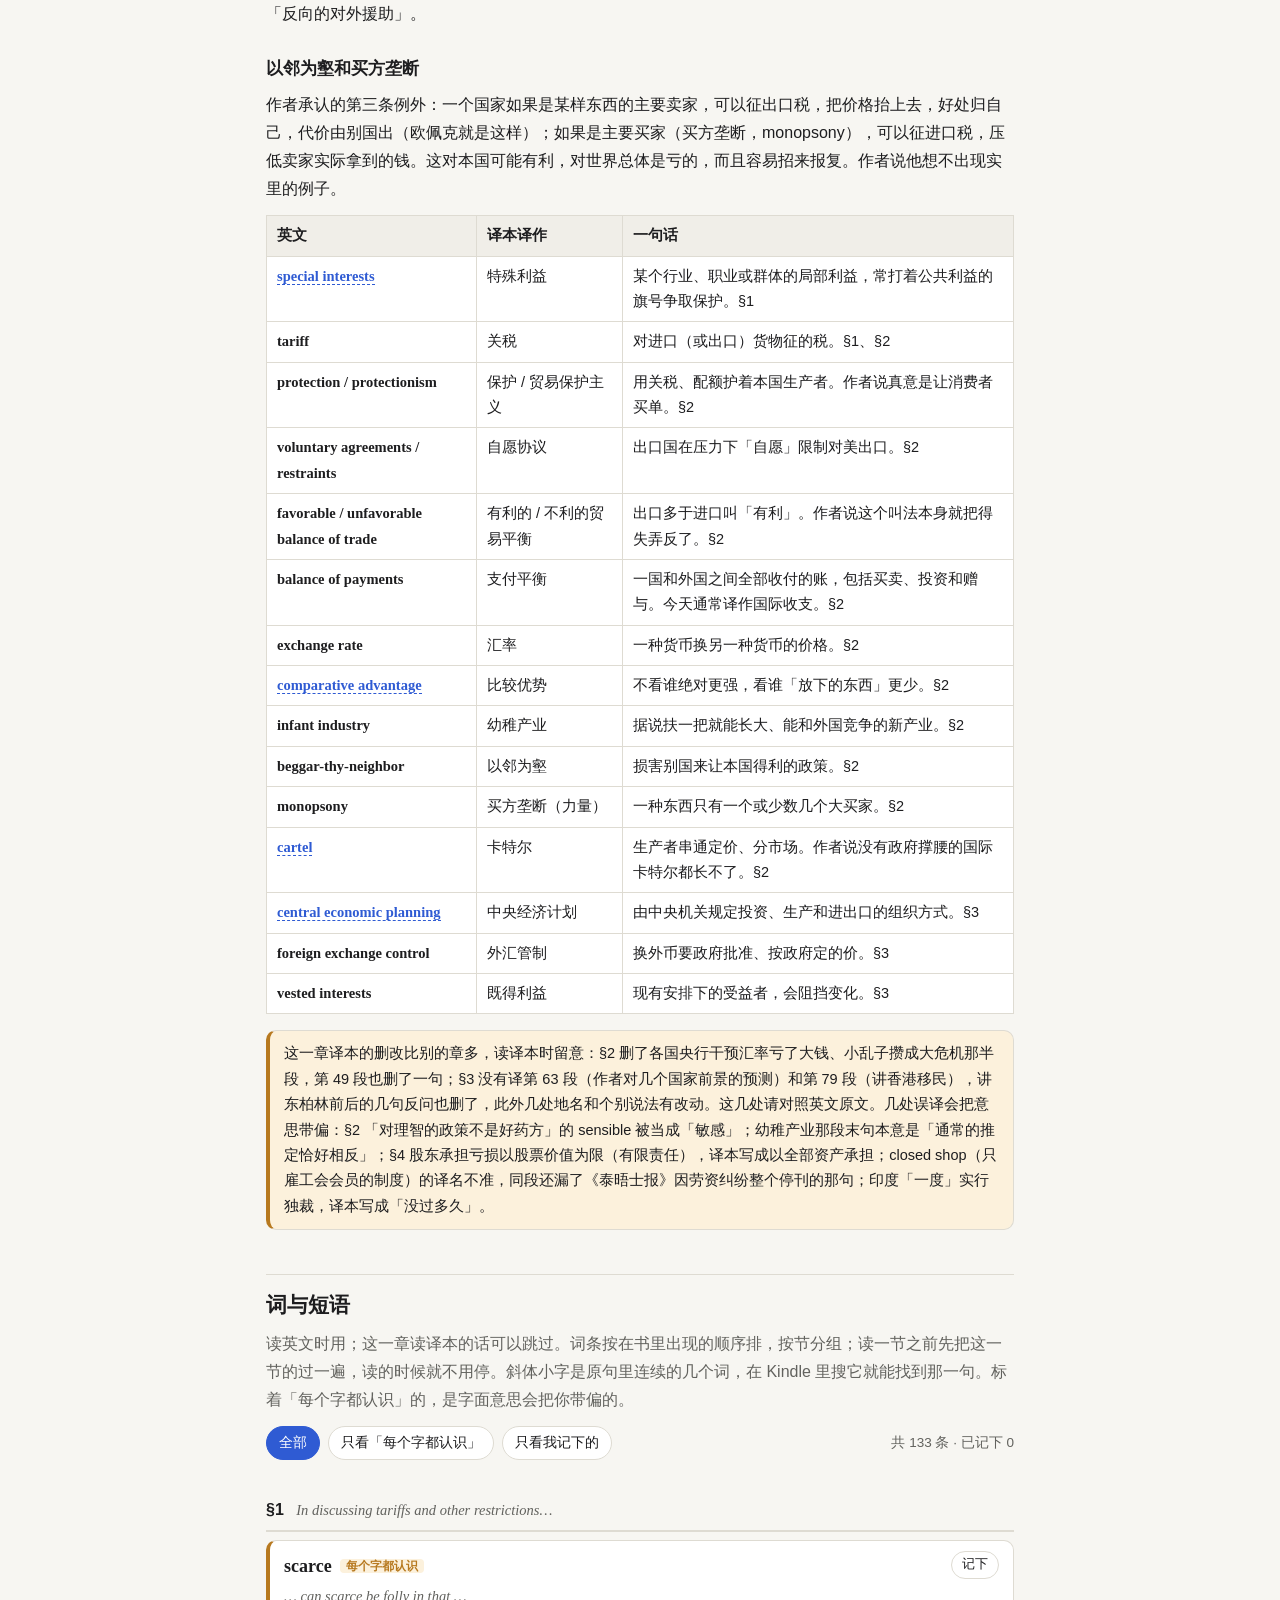
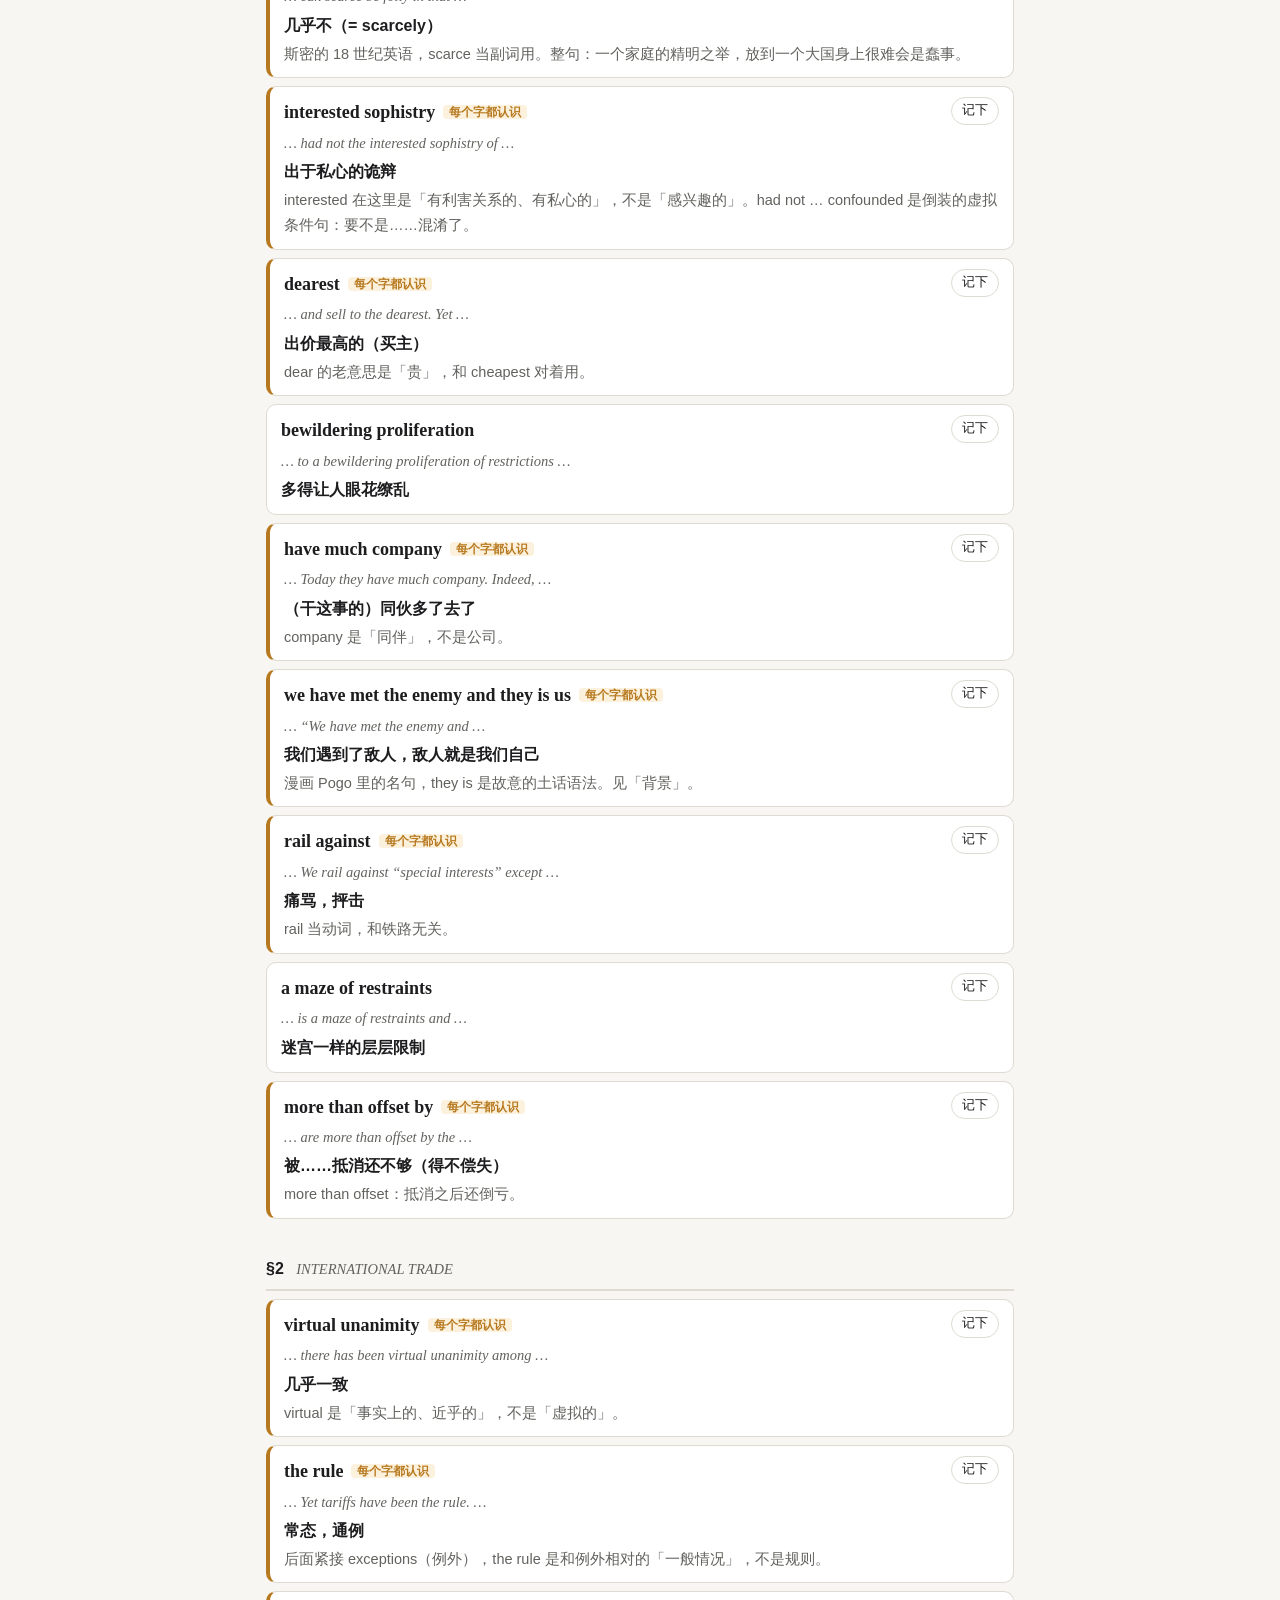
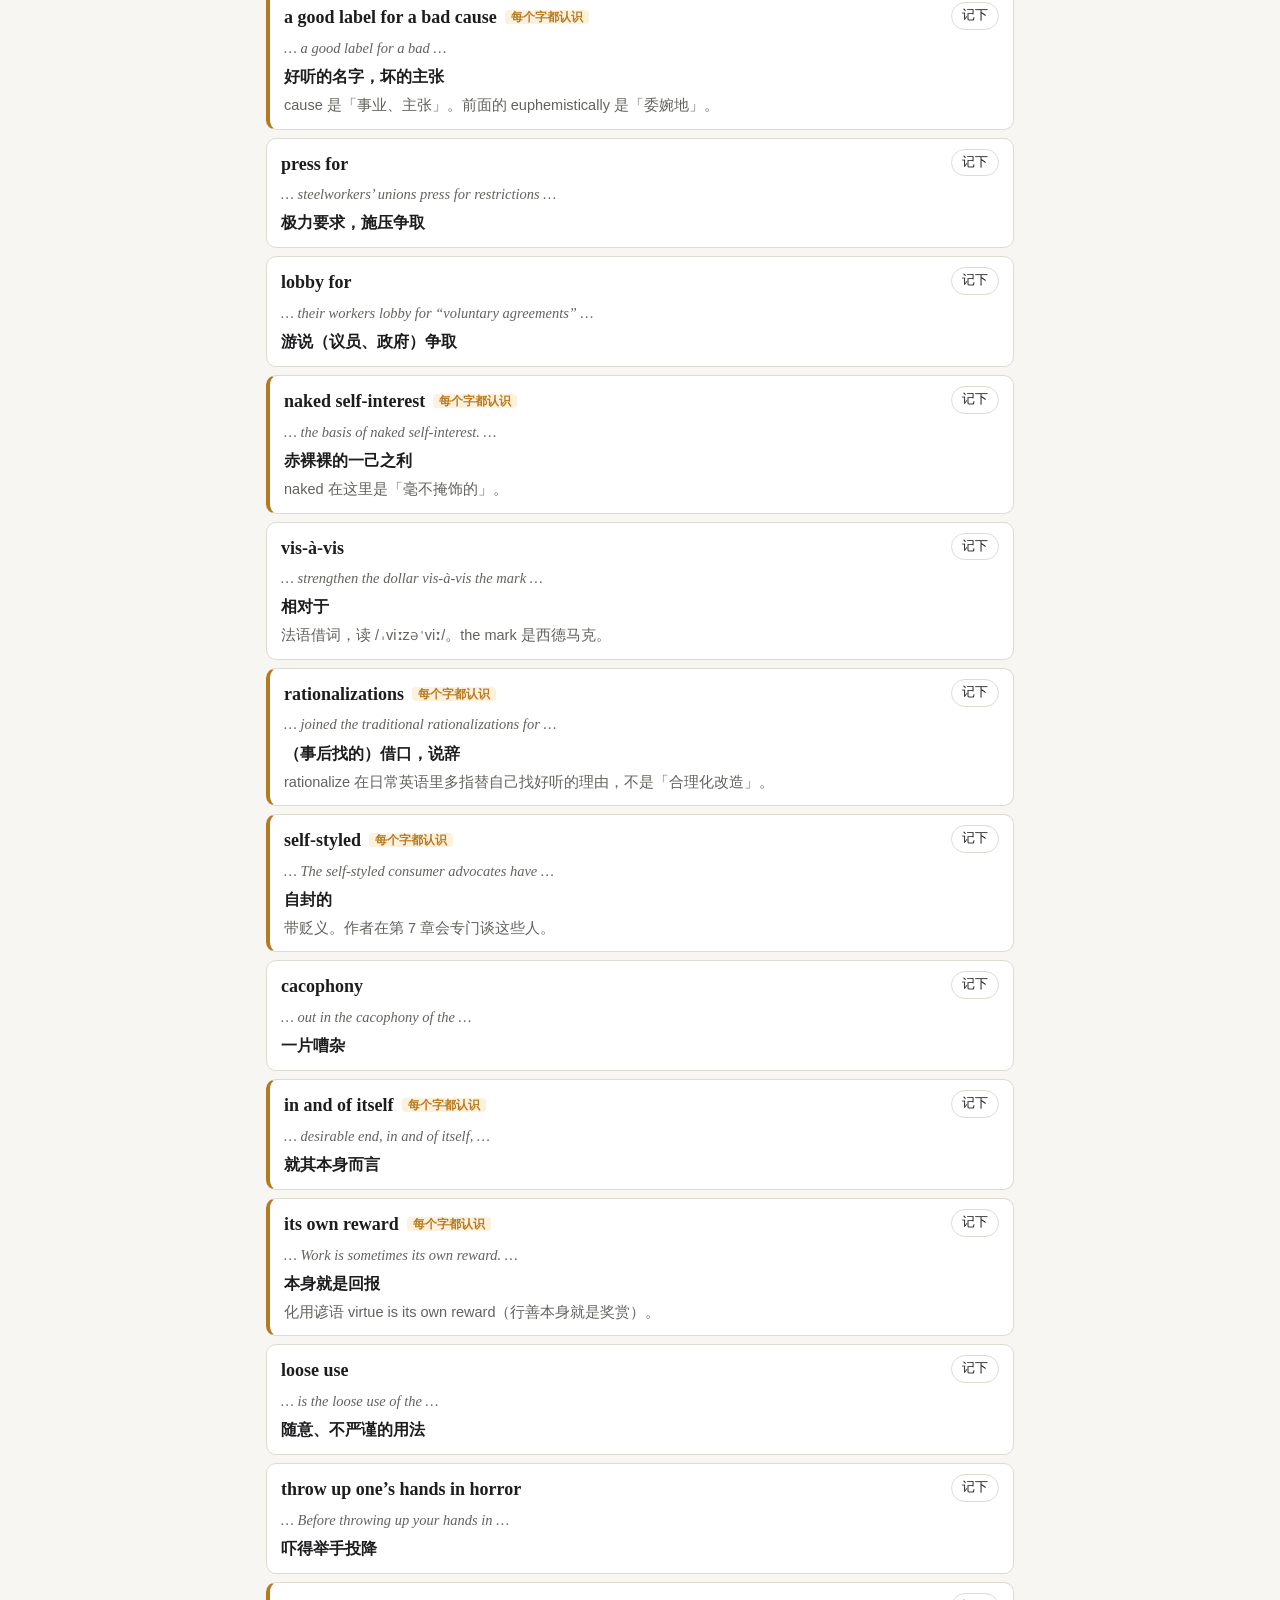
==== commit ca1cd8fe: "Correct four translation notes after side-by-side check; README: note zh-mistranslations.md Co-Autho" ====
--- a/chapters/02.html
+++ b/chapters/02.html
@@ -246,7 +246,7 @@
   <tr><td>foreign exchange control</td><td>外汇管制</td><td>换外币要政府批准、按政府定的价。§3</td></tr>
   <tr><td>vested interests</td><td>既得利益</td><td>现有安排下的受益者，会阻挡变化。§3</td></tr>
 </table></div>
-<div class="tip"><p>这一章译本的删改比别的章多，读译本时留意：§2 删了各国央行干预汇率亏了大钱、小乱子攒成大危机那半段，第 49 段也删了一句；§3 没有译第 63 段（作者对几个国家前景的预测）和第 79 段（讲香港移民），讲东柏林前后的几句反问也删了，此外几处地名和个别说法有改动。这几处请对照英文原文。几处误译会把意思带偏：§2 「对理智的政策不是好药方」的 sensible 被当成「敏感」；幼稚产业那段末句本意是「通常的推定恰好相反」；§4 股东承担亏损以股票价值为限（有限责任），译本写成以全部资产承担；closed shop 是「只雇工会会员」，译本没译出这层；印度「一度」实行独裁，译本写成「没过多久」。</p></div>
+<div class="tip"><p>这一章译本的删改比别的章多，读译本时留意：§2 删了各国央行干预汇率亏了大钱、小乱子攒成大危机那半段，第 49 段也删了一句；§3 没有译第 63 段（作者对几个国家前景的预测）和第 79 段（讲香港移民），讲东柏林前后的几句反问也删了，此外几处地名和个别说法有改动。这几处请对照英文原文。几处误译会把意思带偏：§2 「对理智的政策不是好药方」的 sensible 被当成「敏感」；幼稚产业那段末句本意是「通常的推定恰好相反」；§4 股东承担亏损以股票价值为限（有限责任），译本写成以全部资产承担；closed shop（只雇工会会员的制度）的译名不准，同段还漏了《泰晤士报》因劳资纠纷整个停刊的那句；印度「一度」实行独裁，译本写成「没过多久」。</p></div>
 
 <h2>词与短语</h2>
 <p class="lede">读英文时用；这一章读译本的话可以跳过。词条按在书里出现的顺序排，按节分组；读一节之前先把这一节的过一遍，读的时候就不用停。斜体小字是原句里连续的几个词，在 Kindle 里搜它就能找到那一句。标着「每个字都认识」的，是字面意思会把你带偏的。</p>
